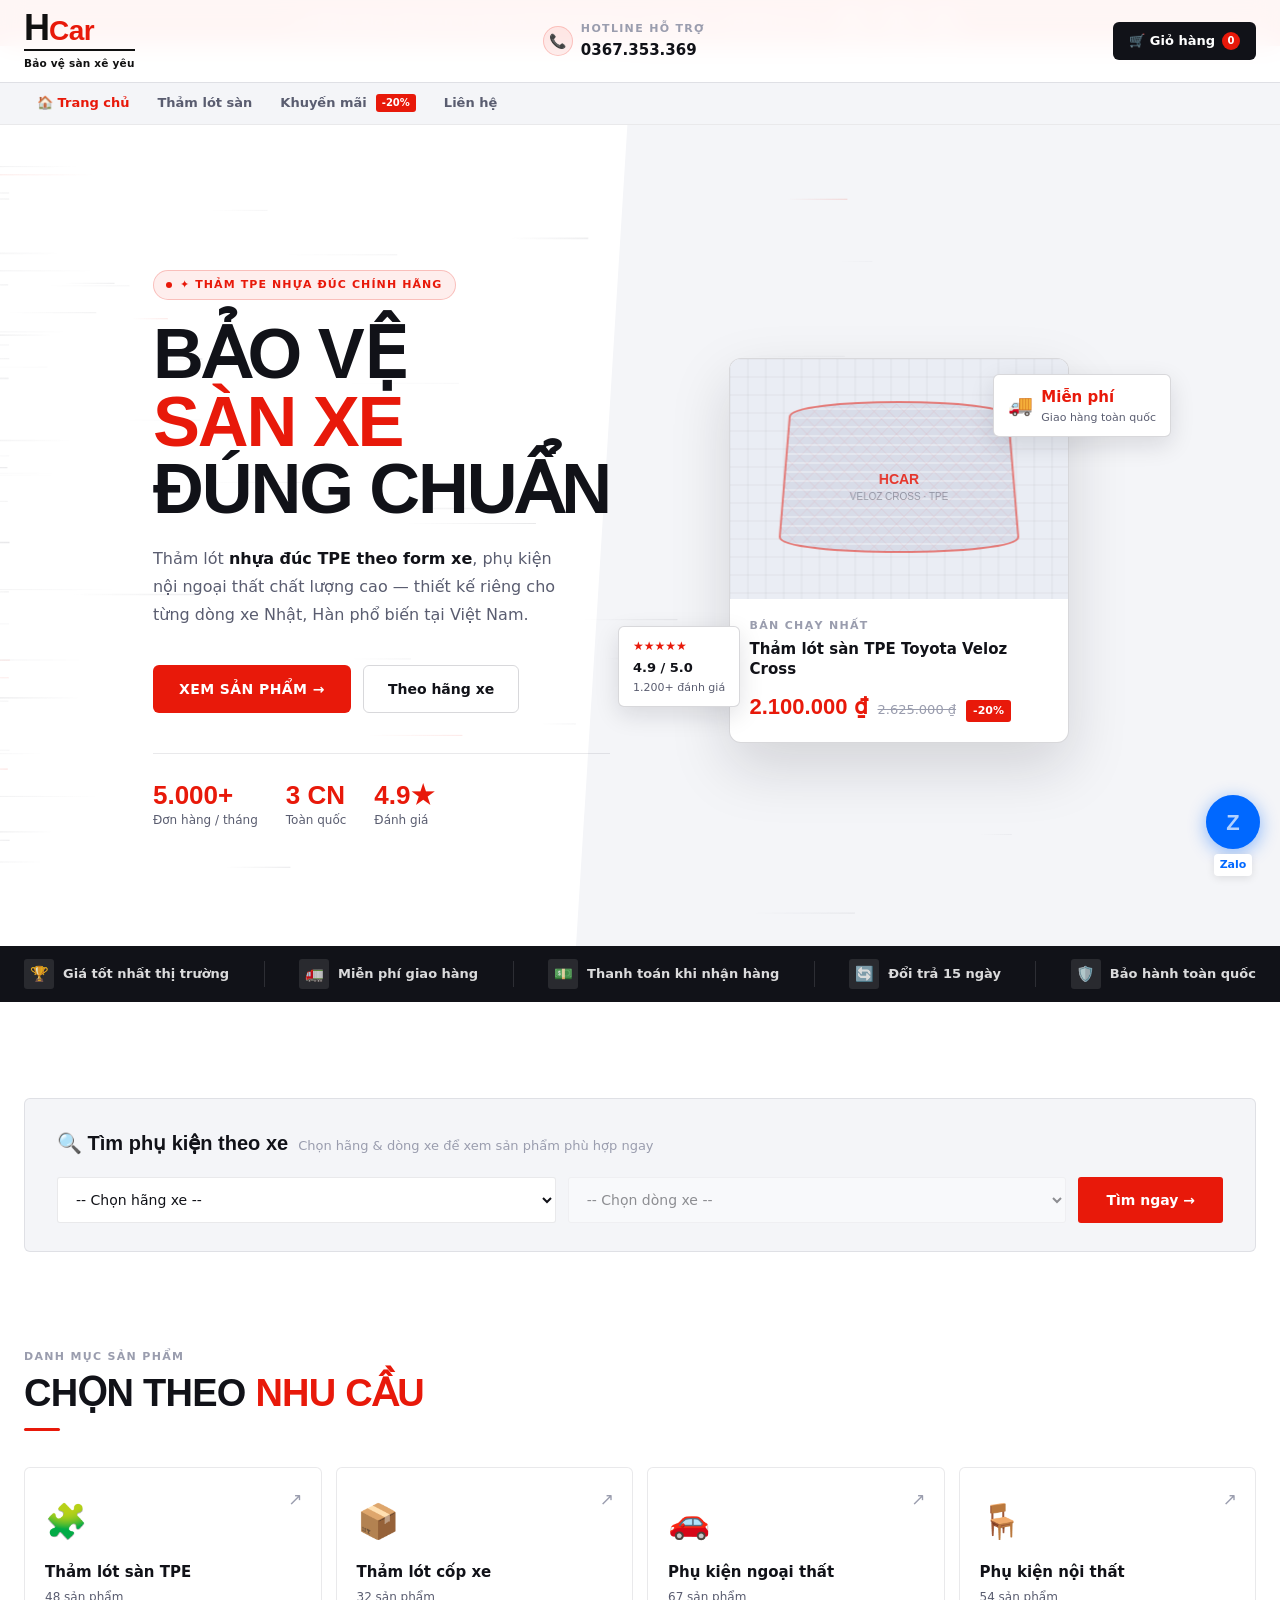
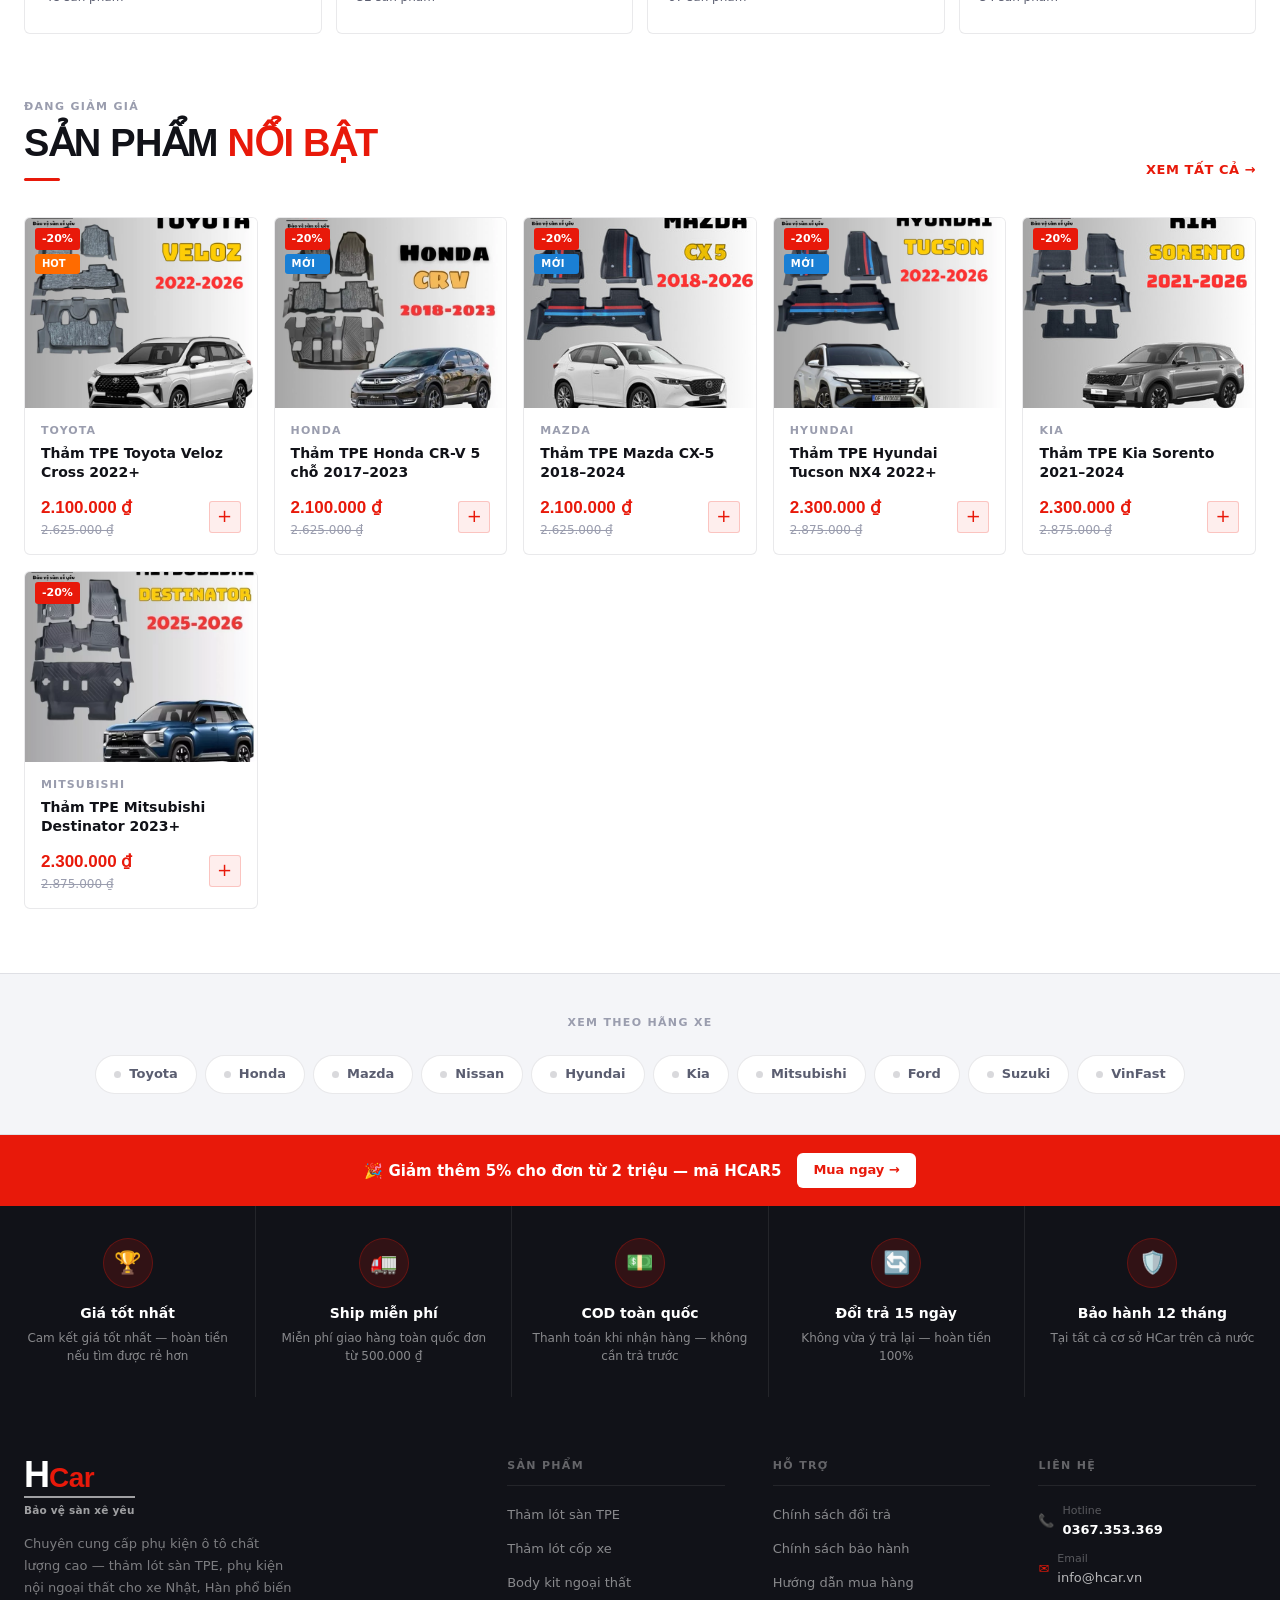
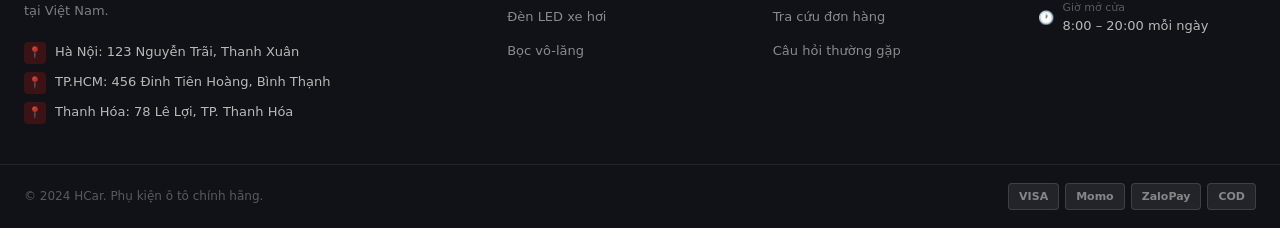
==== index.html @ ce880181 "feat: remove 13 imageless products from listings Category page: Land Cruiser, Honda City/Civic/HRV, " ====
<!DOCTYPE html>
<html lang="vi">
<head>
  <meta charset="UTF-8">
  <meta name="viewport" content="width=device-width, initial-scale=1.0">
  <title>HCar — Bảo vệ sàn xê yêu</title>
  <link rel="stylesheet" href="./styles.css">
  <style>
    /* ── HERO (homepage only) ───────────────────── */
    #hero {
      position: relative; min-height: 100vh;
      display: flex; align-items: center;
      overflow: hidden; padding-top: 108px;
      background: var(--ground);
    }
    #hero::before {
      content: ''; position: absolute; top: 0; right: 0;
      width: 55%; height: 100%;
      background: var(--surface);
      clip-path: polygon(8% 0, 100% 0, 100% 100%, 0% 100%);
      z-index: 0;
    }
    #hero-canvas { position: absolute; inset: 0; width: 100%; height: 100%; z-index: 1; pointer-events: none; }
    .hero-content {
      position: relative; z-index: 2;
      max-width: 1280px; margin: 0 auto;
      padding: 80px 24px;
      display: grid; grid-template-columns: 1fr 1fr;
      align-items: center; gap: 60px;
    }
    .hero-badge {
      display: inline-flex; align-items: center; gap: 8px;
      background: var(--accent-dim); border: 1px solid rgba(232,25,10,0.22);
      padding: 5px 12px; border-radius: 20px;
      font-size: 11px; font-weight: 700; letter-spacing: 0.1em;
      text-transform: uppercase; color: var(--accent); margin-bottom: 20px;
    }
    .hero-badge::before {
      content: ''; width: 6px; height: 6px;
      background: var(--accent); border-radius: 50%;
      animation: pulse 2s infinite;
    }
    @keyframes pulse { 0%,100%{opacity:1;transform:scale(1)} 50%{opacity:.4;transform:scale(.6)} }
    .hero-title {
      font-family: 'Arial Black', Impact, sans-serif; font-weight: 900;
      font-size: clamp(42px, 5.5vw, 74px); line-height: 0.96;
      letter-spacing: -0.03em; text-transform: uppercase; margin-bottom: 22px; color: var(--text);
    }
    .hero-title .line-red { color: var(--accent); display: block; }
    .hero-title .line-dark { color: var(--text); display: block; }
    .hero-sub { color: var(--text-dim); font-size: 16px; line-height: 1.75; max-width: 420px; margin-bottom: 36px; }
    .hero-sub strong { color: var(--text); }
    .hero-cta { display: flex; gap: 12px; flex-wrap: wrap; }
    .hero-stats { display: flex; gap: 28px; margin-top: 40px; padding-top: 28px; border-top: 1.5px solid var(--border); }
    .hero-stat-val { font-family: 'Arial Black', sans-serif; font-size: 26px; font-weight: 900; color: var(--accent); line-height: 1; }
    .hero-stat-lbl { font-size: 12px; color: var(--text-dim); margin-top: 3px; }
    .hero-visual { position: relative; display: flex; align-items: center; justify-content: center; }
    .hero-product-card-large {
      position: relative; z-index: 2;
      background: var(--ground); border: 1px solid var(--border-hi);
      border-radius: var(--radius-lg); overflow: hidden; width: 340px;
      box-shadow: 0 24px 60px rgba(17,18,36,0.15);
    }
    .hero-product-img { width: 100%; height: 240px; background: var(--surface-hi); overflow: hidden; }
    .hero-product-img canvas { width: 100%; height: 100%; display: block; }
    .hero-product-info { padding: 18px 20px; }
    .hero-product-info .label { margin-bottom: 6px; }
    .hero-product-name { font-size: 15px; font-weight: 700; margin-bottom: 10px; line-height: 1.3; }
    .hero-product-price { display: flex; align-items: baseline; gap: 10px; flex-wrap: wrap; }
    .price-main { font-family: 'Arial Black', sans-serif; font-size: 22px; font-weight: 900; color: var(--accent); }
    .price-old { font-size: 13px; color: var(--text-faint); text-decoration: line-through; }
    .floating-card {
      position: absolute; background: var(--ground); border: 1px solid var(--border-hi);
      border-radius: var(--radius); padding: 10px 14px; font-size: 12px;
      box-shadow: 0 8px 24px rgba(17,18,36,0.12); z-index: 3;
    }
    .floating-card-1 { top: 16px; right: -44px; display: flex; align-items: center; gap: 8px; }
    .floating-card-1 .icon { font-size: 20px; }
    .floating-card-1 .fc-val { font-size: 15px; font-weight: 800; color: var(--accent); }
    .floating-card-1 .fc-lbl { color: var(--text-dim); font-size: 11px; }
    .floating-card-2 { bottom: 36px; left: -52px; }
    .stars { color: var(--accent); font-size: 12px; }
    .fc2-val { font-size: 13px; font-weight: 700; margin-top: 2px; }
    .fc2-lbl { font-size: 11px; color: var(--text-dim); }
    @media (max-width: 900px) {
      #hero::before { display: none; }
      .hero-content { grid-template-columns: 1fr; }
      .hero-visual { display: none; }
    }
  </style>
</head>
<body>

<!-- ── HEADER ─────────────────────────────────── -->
<header id="header">
  <div class="header-top">
    <a href="/" class="logo" aria-label="HCar trang chủ">
      <div class="logo-wordmark"><span class="logo-h">H</span><span class="logo-car">Car</span></div>
      <div class="logo-rule"></div>
      <div class="logo-tagline">Bảo vệ sàn xê yêu</div>
    </a>
    <div class="header-contact">
      <div class="header-contact-icon">📞</div>
      <div>
        <div class="label">Hotline hỗ trợ</div>
        <strong>0367.353.369</strong>
      </div>
    </div>
    <div class="header-actions">
      <a href="#" class="btn-cart" aria-label="Giỏ hàng">
        🛒 Giỏ hàng <span class="cart-count">0</span>
      </a>
    </div>
  </div>
  <nav class="nav-bar" aria-label="Menu chính">
    <div class="nav-inner">
      <div class="nav-item"><a href="/" class="nav-link active">🏠 Trang chủ</a></div>
      <div class="nav-item"><a href="./categories/tham-lot-san-nhua-duc-tpe.html" class="nav-link">Thảm lót sàn</a></div>
      <div class="nav-item"><a href="#" class="nav-link">Khuyến mãi <span class="nav-sale-badge">-20%</span></a></div>
      <div class="nav-item"><a href="#" class="nav-link">Liên hệ</a></div>
    </div>
  </nav>
</header>

<!-- ── #8 PROMO BANNER ──────────────────────── -->
<div class="promo-banner" id="promo-banner">
  <div class="promo-banner-text">🔥 Flash Sale: Giảm 20% toàn bộ thảm lót sàn & cốp TPE — Kết thúc sau:</div>
  <div class="promo-countdown">
    <div class="promo-countdown-chip" id="cd-h">00</div><span>:</span>
    <div class="promo-countdown-chip" id="cd-m">00</div><span>:</span>
    <div class="promo-countdown-chip" id="cd-s">00</div>
  </div>
  <button class="promo-banner-close" onclick="this.closest('#promo-banner').remove()" aria-label="Đóng">×</button>
</div>

<!-- ── HERO ───────────────────────────────────── -->
<section id="hero" aria-label="Trang chủ">
  <canvas id="hero-canvas" aria-hidden="true"></canvas>
  <div class="hero-content">
    <div class="hero-left">
      <div class="hero-badge">✦ Thảm TPE nhựa đúc chính hãng</div>
      <h1 class="hero-title">
        <span class="line-dark">Bảo vệ</span>
        <span class="line-red">Sàn xe</span>
        <span class="line-dark">Đúng chuẩn</span>
      </h1>
      <p class="hero-sub">
        Thảm lót <strong>nhựa đúc TPE theo form xe</strong>, phụ kiện nội ngoại thất
        chất lượng cao — thiết kế riêng cho từng dòng xe Nhật, Hàn phổ biến tại Việt Nam.
      </p>
      <div class="hero-cta">
        <a href="./categories/tham-lot-san-nhua-duc-tpe.html" class="btn-primary">Xem sản phẩm →</a>
        <a href="#categories" class="btn-secondary">Theo hãng xe</a>
      </div>
      <div class="hero-stats">
        <div><div class="hero-stat-val">5.000+</div><div class="hero-stat-lbl">Đơn hàng / tháng</div></div>
        <div><div class="hero-stat-val">3 CN</div><div class="hero-stat-lbl">Toàn quốc</div></div>
        <div><div class="hero-stat-val">4.9★</div><div class="hero-stat-lbl">Đánh giá</div></div>
      </div>
    </div>
    <div class="hero-visual" aria-hidden="true">
      <div class="hero-product-card-large">
        <div class="hero-product-img">
          <canvas id="hero-product-canvas" width="340" height="240"></canvas>
        </div>
        <div class="hero-product-info">
          <div class="label">Bán chạy nhất</div>
          <div class="hero-product-name">Thảm lót sàn TPE Toyota Veloz Cross</div>
          <div class="hero-product-price">
            <span class="price-main">2.100.000 ₫</span>
            <span class="price-old">2.625.000 ₫</span>
            <span class="badge-sale">-20%</span>
          </div>
        </div>
      </div>
      <div class="floating-card floating-card-1">
        <div class="icon">🚚</div>
        <div><div class="fc-val">Miễn phí</div><div class="fc-lbl">Giao hàng toàn quốc</div></div>
      </div>
      <div class="floating-card floating-card-2">
        <div class="stars">★★★★★</div>
        <div class="fc2-val">4.9 / 5.0</div>
        <div class="fc2-lbl">1.200+ đánh giá</div>
      </div>
    </div>
  </div>
</section>

<!-- ── TRUST BAR ───────────────────────────────── -->
<div class="trust-bar">
  <div class="trust-inner">
    <div class="trust-item"><div class="trust-icon">🏆</div>Giá tốt nhất thị trường</div>
    <div class="trust-sep" aria-hidden="true"></div>
    <div class="trust-item"><div class="trust-icon">🚛</div>Miễn phí giao hàng</div>
    <div class="trust-sep" aria-hidden="true"></div>
    <div class="trust-item"><div class="trust-icon">💵</div>Thanh toán khi nhận hàng</div>
    <div class="trust-sep" aria-hidden="true"></div>
    <div class="trust-item"><div class="trust-icon">🔄</div>Đổi trả 15 ngày</div>
    <div class="trust-sep" aria-hidden="true"></div>
    <div class="trust-item"><div class="trust-icon">🛡️</div>Bảo hành toàn quốc</div>
  </div>
</div>

<!-- ── #1/#6 CAR FINDER ───────────────────────── -->
<div class="section" style="padding-bottom:0;">
  <div class="car-finder">
    <div class="car-finder-head">
      <div class="car-finder-title">🔍 Tìm phụ kiện theo xe</div>
      <div class="car-finder-sub">Chọn hãng & dòng xe để xem sản phẩm phù hợp ngay</div>
    </div>
    <div class="car-finder-row">
      <select class="car-finder-select" id="cf-brand" onchange="cfUpdateModels()">
        <option value="">-- Chọn hãng xe --</option>
        <option>Toyota</option><option>Hyundai</option><option>Kia</option>
        <option>Mazda</option><option>Mitsubishi</option><option>Vinfast</option>
        <option>Honda</option><option>Ford</option><option>Peugeot</option>
        <option>BYD</option><option>Isuzu</option><option>MG</option>
        <option>Nissan</option><option>Omoda</option>
      </select>
      <select class="car-finder-select" id="cf-model" disabled onchange="cfShowResult()">
        <option value="">-- Chọn dòng xe --</option>
      </select>
      <button class="car-finder-btn" onclick="cfGo()">Tìm ngay →</button>
    </div>
    <div class="car-finder-result" id="cf-result">
      <div class="car-finder-result-title" id="cf-result-title"></div>
      <div class="car-finder-links" id="cf-result-links"></div>
    </div>
  </div>
</div>

<!-- ── CATEGORIES ─────────────────────────────── -->
<div id="categories">
  <div class="section">
    <div class="section-head">
      <div class="label">Danh mục sản phẩm</div>
      <h2 class="section-title">Chọn theo <span class="accent">nhu cầu</span></h2>
      <div class="section-divider"></div>
    </div>
    <div class="categories-grid">
      <a href="./categories/tham-lot-san-nhua-duc-tpe.html" class="cat-card" aria-label="Thảm lót sàn TPE">
        <span class="cat-icon">🧩</span>
        <div class="cat-name">Thảm lót sàn TPE</div>
        <div class="cat-count">48 sản phẩm</div>
        <span class="cat-arrow">↗</span>
      </a>
      <a href="./categories/tham-lot-cop-nhua-duc-tpe.html" class="cat-card" aria-label="Thảm lót cốp xe">
        <span class="cat-icon">📦</span>
        <div class="cat-name">Thảm lót cốp xe</div>
        <div class="cat-count">32 sản phẩm</div>
        <span class="cat-arrow">↗</span>
      </a>
      <a href="./categories/phu-kien-ngoai-that-o-to.html" class="cat-card" aria-label="Phụ kiện ngoại thất">
        <span class="cat-icon">🚗</span>
        <div class="cat-name">Phụ kiện ngoại thất</div>
        <div class="cat-count">67 sản phẩm</div>
        <span class="cat-arrow">↗</span>
      </a>
      <a href="./categories/phu-kien-noi-that-o-to.html" class="cat-card" aria-label="Phụ kiện nội thất">
        <span class="cat-icon">🪑</span>
        <div class="cat-name">Phụ kiện nội thất</div>
        <div class="cat-count">54 sản phẩm</div>
        <span class="cat-arrow">↗</span>
      </a>
    </div>
  </div>
</div>

<!-- ── PRODUCTS ────────────────────────────────── -->
<div id="products">
  <div class="section" style="padding-top:0;">
    <div class="section-head section-head-row">
      <div>
        <div class="label">Đang giảm giá</div>
        <h2 class="section-title">Sản phẩm <span class="accent">nổi bật</span></h2>
        <div class="section-divider"></div>
      </div>
      <a href="./categories/tham-lot-san-nhua-duc-tpe.html" class="view-all">Xem tất cả →</a>
    </div>
    <div class="products-grid" id="product-grid"></div>
  </div>
</div>

<!-- ── BRANDS ──────────────────────────────────── -->
<div class="brands-section">
  <div class="brands-inner">
    <div class="brands-label"><div class="label" style="text-align:center;">Xem theo hãng xe</div></div>
    <div class="brands-row">
      <a href="./categories/tham-lot-san-nhua-duc-tpe.html" class="brand-chip"><span class="dot"></span>Toyota</a>
      <a href="./categories/tham-lot-san-nhua-duc-tpe.html" class="brand-chip"><span class="dot"></span>Honda</a>
      <a href="./categories/tham-lot-san-nhua-duc-tpe.html" class="brand-chip"><span class="dot"></span>Mazda</a>
      <a href="./categories/tham-lot-san-nhua-duc-tpe.html" class="brand-chip"><span class="dot"></span>Nissan</a>
      <a href="./categories/tham-lot-san-nhua-duc-tpe.html" class="brand-chip"><span class="dot"></span>Hyundai</a>
      <a href="./categories/tham-lot-san-nhua-duc-tpe.html" class="brand-chip"><span class="dot"></span>Kia</a>
      <a href="./categories/tham-lot-san-nhua-duc-tpe.html" class="brand-chip"><span class="dot"></span>Mitsubishi</a>
      <a href="./categories/tham-lot-san-nhua-duc-tpe.html" class="brand-chip"><span class="dot"></span>Ford</a>
      <a href="./categories/tham-lot-san-nhua-duc-tpe.html" class="brand-chip"><span class="dot"></span>Suzuki</a>
      <a href="./categories/tham-lot-san-nhua-duc-tpe.html" class="brand-chip"><span class="dot"></span>VinFast</a>
    </div>
  </div>
</div>

<!-- ── PROMO ────────────────────────────────────── -->
<div class="promo-banner">
  <div class="promo-inner">
    <span class="promo-text">🎉 Giảm thêm 5% cho đơn từ 2 triệu — mã <strong>HCAR5</strong></span>
    <a href="./categories/tham-lot-san-nhua-duc-tpe.html" class="promo-cta">Mua ngay →</a>
  </div>
</div>

<!-- ── COMMITMENTS ─────────────────────────────── -->
<div class="commit-section">
  <div class="commit-grid">
    <div class="commit-item"><div class="commit-icon-wrap">🏆</div><div class="commit-title">Giá tốt nhất</div><div class="commit-desc">Cam kết giá tốt nhất — hoàn tiền nếu tìm được rẻ hơn</div></div>
    <div class="commit-item"><div class="commit-icon-wrap">🚛</div><div class="commit-title">Ship miễn phí</div><div class="commit-desc">Miễn phí giao hàng toàn quốc đơn từ 500.000 ₫</div></div>
    <div class="commit-item"><div class="commit-icon-wrap">💵</div><div class="commit-title">COD toàn quốc</div><div class="commit-desc">Thanh toán khi nhận hàng — không cần trả trước</div></div>
    <div class="commit-item"><div class="commit-icon-wrap">🔄</div><div class="commit-title">Đổi trả 15 ngày</div><div class="commit-desc">Không vừa ý trả lại — hoàn tiền 100%</div></div>
    <div class="commit-item"><div class="commit-icon-wrap">🛡️</div><div class="commit-title">Bảo hành 12 tháng</div><div class="commit-desc">Tại tất cả cơ sở HCar trên cả nước</div></div>
  </div>
</div>

<!-- ── FOOTER ──────────────────────────────────── -->
<footer id="footer">
  <div class="footer-main">
    <div class="footer-brand">
      <a href="/" class="logo footer-logo">
        <div class="logo-wordmark"><span class="logo-h">H</span><span class="logo-car">Car</span></div>
        <div class="logo-rule"></div>
        <div class="logo-tagline">Bảo vệ sàn xê yêu</div>
      </a>
      <p>Chuyên cung cấp phụ kiện ô tô chất lượng cao — thảm lót sàn TPE, phụ kiện nội ngoại thất cho xe Nhật, Hàn phổ biến tại Việt Nam.</p>
      <div class="store-chips">
        <div class="store-chip"><div class="store-chip-icon">📍</div>Hà Nội: 123 Nguyễn Trãi, Thanh Xuân</div>
        <div class="store-chip"><div class="store-chip-icon">📍</div>TP.HCM: 456 Đinh Tiên Hoàng, Bình Thạnh</div>
        <div class="store-chip"><div class="store-chip-icon">📍</div>Thanh Hóa: 78 Lê Lợi, TP. Thanh Hóa</div>
      </div>
    </div>
    <div class="footer-col">
      <h4>Sản phẩm</h4>
      <ul>
        <li><a href="./categories/tham-lot-san-nhua-duc-tpe.html">Thảm lót sàn TPE</a></li>
        <li><a href="./categories/tham-lot-cop-nhua-duc-tpe.html">Thảm lót cốp xe</a></li>
        <li><a href="./categories/phu-kien-ngoai-that-o-to.html">Body kit ngoại thất</a></li>
        <li><a href="#">Đèn LED xe hơi</a></li>
        <li><a href="#">Bọc vô-lăng</a></li>
      </ul>
    </div>
    <div class="footer-col">
      <h4>Hỗ trợ</h4>
      <ul>
        <li><a href="#">Chính sách đổi trả</a></li>
        <li><a href="#">Chính sách bảo hành</a></li>
        <li><a href="#">Hướng dẫn mua hàng</a></li>
        <li><a href="#">Tra cứu đơn hàng</a></li>
        <li><a href="#">Câu hỏi thường gặp</a></li>
      </ul>
    </div>
    <div class="footer-col">
      <h4>Liên hệ</h4>
      <ul>
        <li><div class="footer-contact-row"><span class="icon">📞</span><div><div class="lbl">Hotline</div><strong>0367.353.369</strong></div></div></li>
        <li><div class="footer-contact-row"><span class="icon">✉️</span><div><div class="lbl">Email</div>info@hcar.vn</div></div></li>
        <li><div class="footer-contact-row"><span class="icon">🕐</span><div><div class="lbl">Giờ mở cửa</div>8:00 – 20:00 mỗi ngày</div></div></li>
      </ul>
    </div>
  </div>
  <div class="footer-bottom">
    <div class="footer-bottom-inner">
      <div class="footer-copy">© 2024 HCar. Phụ kiện ô tô chính hãng.</div>
      <div class="footer-badges">
        <span class="payment-badge">VISA</span>
        <span class="payment-badge">Momo</span>
        <span class="payment-badge">ZaloPay</span>
        <span class="payment-badge">COD</span>
      </div>
    </div>
  </div>
</footer>

<script>
/* hero canvas */ (function(){const c=document.getElementById('hero-canvas');if(!c)return;const ctx=c.getContext('2d');let W,H,lines=[];function resize(){W=c.width=c.offsetWidth;H=c.height=c.offsetHeight;}class Line{constructor(){this.reset();this.x=Math.random()*W;}reset(){this.fromRight=Math.random()>.5;this.x=this.fromRight?W+10:-10;this.y=Math.random()*H;this.speed=.5+Math.random()*1.4;this.dir=this.fromRight?-1:1;this.len=30+Math.random()*100;this.isRed=Math.random()<.18;this.alpha=this.isRed?.10+Math.random()*.15:.04+Math.random()*.06;this.width=.4+Math.random()*1.2;}update(){this.x+=this.speed*this.dir;if(this.dir===1&&this.x-this.len>W)this.reset();if(this.dir===-1&&this.x+this.len<0)this.reset();}draw(){const r=this.isRed?232:17,g=this.isRed?25:18,b=this.isRed?10:36;const grad=ctx.createLinearGradient(this.x,0,this.x+this.len*this.dir,0);grad.addColorStop(0,`rgba(${r},${g},${b},${this.alpha})`);grad.addColorStop(1,`rgba(${r},${g},${b},0)`);ctx.beginPath();ctx.moveTo(this.x,this.y);ctx.lineTo(this.x+this.len*this.dir,this.y);ctx.strokeStyle=grad;ctx.lineWidth=this.width;ctx.stroke();}}function init(){resize();lines=Array.from({length:70},()=>new Line());}function loop(){ctx.clearRect(0,0,W,H);lines.forEach(l=>{l.update();l.draw();});requestAnimationFrame(loop);}window.addEventListener('resize',resize);init();loop();})();

/* hero product canvas */ (function(){const c=document.getElementById('hero-product-canvas');if(!c)return;const ctx=c.getContext('2d');const W=340,H=240;ctx.fillStyle='#EAEDF4';ctx.fillRect(0,0,W,H);ctx.strokeStyle='rgba(17,18,36,0.05)';ctx.lineWidth=1;for(let x=0;x<W;x+=18){ctx.beginPath();ctx.moveTo(x,0);ctx.lineTo(x,H);ctx.stroke();}for(let y=0;y<H;y+=18){ctx.beginPath();ctx.moveTo(0,y);ctx.lineTo(W,y);ctx.stroke();}const mat=new Path2D();mat.moveTo(60,58);mat.bezierCurveTo(60,38,280,38,280,58);mat.lineTo(290,178);mat.bezierCurveTo(290,198,50,198,50,178);mat.closePath();ctx.fillStyle='#D8DCE8';ctx.fill(mat);ctx.save();ctx.clip(mat);ctx.strokeStyle='rgba(255,255,255,0.6)';ctx.lineWidth=1;for(let y=50;y<210;y+=9){ctx.beginPath();ctx.moveTo(40,y);ctx.lineTo(300,y);ctx.stroke();}ctx.strokeStyle='rgba(232,25,10,0.15)';ctx.lineWidth=0.5;for(let x=40;x<310;x+=15)for(let y=45;y<210;y+=15){ctx.beginPath();ctx.moveTo(x+7.5,y);ctx.lineTo(x+15,y+7.5);ctx.lineTo(x+7.5,y+15);ctx.lineTo(x,y+7.5);ctx.closePath();ctx.stroke();}ctx.restore();ctx.strokeStyle='rgba(232,25,10,0.5)';ctx.lineWidth=2;ctx.stroke(mat);ctx.fillStyle='rgba(232,25,10,0.85)';ctx.font='bold 14px Arial Black,sans-serif';ctx.textAlign='center';ctx.fillText('HCAR',170,125);ctx.fillStyle='rgba(17,18,36,0.35)';ctx.font='10px Arial,sans-serif';ctx.fillText('VELOZ CROSS · TPE',170,141);})();

/* product cards */
const PRODUCTS=[
  {name:'Thảm TPE Toyota Veloz Cross 2022+',brand:'Toyota',price:'2.100.000',old:'2.625.000',sale:20,hot:true,newBadge:false,slug:'tham-lot-san-o-to-tpe-khuon-duc-toyota-veloz-cross'},
  {name:'Thảm TPE Honda CR-V 5 chỗ 2017–2023',brand:'Honda',price:'2.100.000',old:'2.625.000',sale:20,hot:false,newBadge:true,slug:'tham-lot-san-o-to-tpe-khuon-duc-honda-crv'},
  {name:'Thảm TPE Mazda CX-5 2018–2024',brand:'Mazda',price:'2.100.000',old:'2.625.000',sale:20,hot:false,newBadge:true,slug:'tham-lot-san-o-to-tpe-khuon-duc-mazda-cx5'},
  {name:'Thảm TPE Hyundai Tucson NX4 2022+',brand:'Hyundai',price:'2.300.000',old:'2.875.000',sale:20,hot:false,newBadge:true,slug:'tham-lot-san-o-to-tpe-khuon-duc-hyundai-tucson'},
  {name:'Thảm TPE Kia Sorento 2021–2024',brand:'Kia',price:'2.300.000',old:'2.875.000',sale:20,hot:false,newBadge:false,slug:'tham-lot-san-o-to-tpe-khuon-duc-kia-sorento'},
  {name:'Thảm TPE Mitsubishi Destinator 2023+',brand:'Mitsubishi',price:'2.300.000',old:'2.875.000',sale:20,hot:false,newBadge:false,slug:'tham-lot-san-o-to-tpe-khuon-duc-mitsubishi-destinator'},
];
const BRAND_COLORS={Toyota:{a:'#EB0A1E',bg:'#FDF5F5'},Honda:{a:'#CC0000',bg:'#FDF5F5'},Mazda:{a:'#8B1A2F',bg:'#F8EDEF'},Hyundai:{a:'#002C5F',bg:'#EEF3FA'},Kia:{a:'#BB162B',bg:'#FDF6F6'},Mitsubishi:{a:'#B3001B',bg:'#FDF5F5'},Ford:{a:'#003499',bg:'#EEF2FF'},Vinfast:{a:'#007AC2',bg:'#EEF8FF'},Peugeot:{a:'#2D5BE3',bg:'#EEF2FF'},BYD:{a:'#1B7E3F',bg:'#EEF9F3'},Isuzu:{a:'#D2232A',bg:'#FDF5F5'},MG:{a:'#E4002B',bg:'#FDF5F5'},Nissan:{a:'#C3002F',bg:'#FDF5F5'},Omoda:{a:'#FF6B00',bg:'#FFF6EE'}};
function drawMatBrand(canvas,brand,modelName){const ctx=canvas.getContext('2d'),W=canvas.width,H=canvas.height;const bc=BRAND_COLORS[brand]||{a:'#D43212',bg:'#FDF5F5'};ctx.fillStyle=bc.bg;ctx.fillRect(0,0,W,H);ctx.strokeStyle='rgba(0,0,0,0.04)';ctx.lineWidth=1;for(let x=0;x<W;x+=16){ctx.beginPath();ctx.moveTo(x,0);ctx.lineTo(x,H);ctx.stroke();}for(let y=0;y<H;y+=16){ctx.beginPath();ctx.moveTo(0,y);ctx.lineTo(W,y);ctx.stroke();}ctx.fillStyle=bc.a;ctx.fillRect(0,0,W,Math.max(5,H*0.07));const fs1=Math.max(12,W*0.062);ctx.fillStyle=bc.a;ctx.font='bold '+fs1+'px Arial Black,sans-serif';ctx.textAlign='center';ctx.fillText(brand.toUpperCase(),W/2,H*0.22);const mx=W*0.1,my=H*0.3,mw=W*0.8,mh=H*0.38,mr=Math.max(6,W*0.03);ctx.shadowColor='rgba(0,0,0,0.18)';ctx.shadowBlur=W*0.05;ctx.shadowOffsetY=H*0.025;ctx.beginPath();ctx.moveTo(mx+mr,my);ctx.lineTo(mx+mw-mr,my);ctx.quadraticCurveTo(mx+mw,my,mx+mw,my+mr);ctx.lineTo(mx+mw,my+mh-mr);ctx.quadraticCurveTo(mx+mw,my+mh,mx+mw-mr,my+mh);ctx.lineTo(mx+mr,my+mh);ctx.quadraticCurveTo(mx,my+mh,mx,my+mh-mr);ctx.lineTo(mx,my+mr);ctx.quadraticCurveTo(mx,my,mx+mr,my);ctx.closePath();ctx.fillStyle='#2C2C2E';ctx.fill();ctx.shadowColor='transparent';ctx.save();ctx.clip();const rh2=Math.max(4,H*0.022);for(let y=my+rh2;y<my+mh;y+=rh2*2){ctx.fillStyle='rgba(255,255,255,0.07)';ctx.fillRect(mx,y,mw,rh2);}const pd=Math.max(5,W*0.025);ctx.strokeStyle='rgba(255,255,255,0.18)';ctx.lineWidth=1;ctx.strokeRect(mx+pd,my+pd,mw-pd*2,mh-pd*2);ctx.fillStyle='rgba(255,255,255,0.1)';ctx.font='bold '+Math.max(9,W*0.05)+'px Arial Black,sans-serif';ctx.textAlign='center';ctx.fillText('HCAR',W/2,my+mh/2+Math.max(4,W*0.02));ctx.restore();ctx.strokeStyle=bc.a+'AA';ctx.lineWidth=Math.max(1.5,W*0.007);ctx.beginPath();ctx.moveTo(mx+mr,my);ctx.lineTo(mx+mw-mr,my);ctx.quadraticCurveTo(mx+mw,my,mx+mw,my+mr);ctx.lineTo(mx+mw,my+mh-mr);ctx.quadraticCurveTo(mx+mw,my+mh,mx+mw-mr,my+mh);ctx.lineTo(mx+mr,my+mh);ctx.quadraticCurveTo(mx,my+mh,mx,my+mh-mr);ctx.lineTo(mx,my+mr);ctx.quadraticCurveTo(mx,my,mx+mr,my);ctx.closePath();ctx.stroke();if(modelName){const fs2=Math.max(9,W*0.04);ctx.fillStyle='#555';ctx.font=fs2+'px Arial,sans-serif';ctx.textAlign='center';let txt=modelName;ctx.font=fs2+'px Arial,sans-serif';while(ctx.measureText(txt).width>W*0.84&&txt.length>2)txt=txt.slice(0,-1);if(txt!==modelName)txt+='…';ctx.fillText(txt,W/2,H*0.82);}const bw=Math.max(30,W*0.15),bh=Math.max(13,H*0.074),bx=W/2-bw/2,by=H*0.88;ctx.fillStyle=bc.a;ctx.beginPath();ctx.moveTo(bx+3,by);ctx.lineTo(bx+bw-3,by);ctx.quadraticCurveTo(bx+bw,by,bx+bw,by+3);ctx.lineTo(bx+bw,by+bh-3);ctx.quadraticCurveTo(bx+bw,by+bh,bx+bw-3,by+bh);ctx.lineTo(bx+3,by+bh);ctx.quadraticCurveTo(bx,by+bh,bx,by+bh-3);ctx.lineTo(bx,by+3);ctx.quadraticCurveTo(bx,by,bx+3,by);ctx.closePath();ctx.fill();ctx.fillStyle='#fff';ctx.font='bold '+Math.max(8,W*0.036)+'px Arial,sans-serif';ctx.textAlign='center';ctx.fillText('TPE',W/2,by+bh*0.73);}
const IMG_MAP={'tham-lot-san-o-to-tpe-khuon-duc-toyota-vios':'hcar-003.webp','tham-lot-san-o-to-tpe-khuon-duc-toyota-veloz-cross':'hcar-006.webp','tham-lot-san-o-to-tpe-khuon-duc-toyota-fortuner':'hcar-007.webp','tham-lot-san-o-to-tpe-khuon-duc-hyundai-i10':'hcar-008.webp','tham-lot-san-o-to-tpe-khuon-duc-toyota-corolla-altis':'hcar-009.webp','tham-lot-san-o-to-tpe-khuon-duc-byd-sealion6':'hcar-010.webp','tham-lot-san-o-to-tpe-khuon-duc-ford-everest':'hcar-019.webp','tham-lot-san-o-to-tpe-khuon-duc-honda-brv':'hcar-015.webp','tham-lot-san-o-to-tpe-khuon-duc-toyota-innova-cross':'hcar-016.webp','tham-lot-san-o-to-tpe-khuon-duc-kia-soluto':'hcar-017.webp','tham-lot-san-o-to-tpe-khuon-duc-peugeot-2008':'hcar-018.webp','tham-lot-san-o-to-tpe-khuon-duc-mitsubishi-triton':'hcar-020.webp','tham-lot-san-o-to-tpe-khuon-duc-mazda-3-2014':'hcar-021.webp','tham-lot-san-o-to-tpe-khuon-duc-mitsubishi-pajero-sport':'hcar-022.webp','tham-lot-san-o-to-tpe-khuon-duc-honda-crv-2024':'hcar-023.webp','tham-lot-san-o-to-tpe-khuon-duc-hyundai-santa-fe-allnew':'hcar-024.webp','tham-lot-san-o-to-tpe-khuon-duc-hyundai-stargazer':'hcar-025.webp','tham-lot-san-o-to-tpe-khuon-duc-hyundai-custin':'hcar-026.webp','tham-lot-san-o-to-tpe-khuon-duc-hyundai-elantra':'hcar-027.webp','tham-lot-san-o-to-tpe-khuon-duc-hyundai-creta':'hcar-028.webp','tham-lot-san-o-to-tpe-khuon-duc-hyundai-tucson':'hcar-029.webp','tham-lot-san-o-to-tpe-khuon-duc-toyota-corolla-cross':'hcar-030.webp','tham-lot-san-o-to-tpe-khuon-duc-toyota-camry':'hcar-031.webp','tham-lot-san-o-to-tpe-khuon-duc-vinfast-vf5':'hcar-032.webp','tham-lot-san-o-to-tpe-khuon-duc-vinfast-mpv7':'hcar-033.webp','tham-lot-san-o-to-tpe-khuon-duc-vinfast-vf7':'hcar-034.webp','tham-lot-san-o-to-tpe-khuon-duc-vinfast-vf8':'hcar-035.webp','tham-lot-san-o-to-tpe-khuon-duc-vinfast-vf3':'hcar-036.webp','tham-lot-san-o-to-tpe-khuon-duc-vinfast-lux-sa':'hcar-037.webp','tham-lot-san-o-to-tpe-khuon-duc-byd-m6':'hcar-038.webp','tham-lot-san-o-to-tpe-khuon-duc-isuzu-mux':'hcar-039.webp','tham-lot-san-o-to-tpe-khuon-duc-toyota-innova':'hcar-040.webp','tham-lot-san-o-to-tpe-khuon-duc-hyundai-accent':'hcar-041.webp','tham-lot-san-o-to-tpe-khuon-duc-mazda-cx3':'hcar-042.webp','tham-lot-san-o-to-tpe-khuon-duc-mitsubishi-outlander':'hcar-043.webp','tham-lot-san-o-to-tpe-khuon-duc-mg-zs':'hcar-044.webp','tham-lot-san-o-to-tpe-khuon-duc-ford-ranger-2023':'hcar-045.webp','tham-lot-san-o-to-tpe-khuon-duc-mazda-3':'hcar-046.webp','tham-lot-san-o-to-tpe-khuon-duc-mitsubishi-xpander':'hcar-047.webp','tham-lot-san-o-to-tpe-khuon-duc-mitsubishi-destinator':'hcar-048.webp','tham-lot-san-o-to-tpe-khuon-duc-hyundai-accent-2024':'hcar-049.webp','tham-lot-san-o-to-tpe-khuon-duc-mitsubishi-attrage':'hcar-050.webp','tham-lot-san-o-to-tpe-khuon-duc-peugeot-3008':'hcar-051.webp','tham-lot-san-o-to-tpe-khuon-duc-peugeot-5008':'hcar-052.webp','tham-lot-san-o-to-tpe-khuon-duc-hyundai-santa-fe':'hcar-053.webp','tham-lot-san-o-to-tpe-khuon-duc-kia-sonet':'hcar-054.webp','tham-lot-san-o-to-tpe-khuon-duc-toyota-raize':'hcar-055.webp','tham-lot-san-o-to-tpe-khuon-duc-honda-crv':'hcar-056.webp','tham-lot-san-o-to-tpe-khuon-duc-mazda-cx8':'hcar-057.webp','tham-lot-san-o-to-tpe-khuon-duc-toyota-hilux':'hcar-087.jpg','tham-lot-san-o-to-tpe-khuon-duc-vinfast-vf6':'hcar-088.jpg','tham-lot-san-o-to-tpe-khuon-duc-ford-ranger-2012':'hcar-089.jpg','tham-lot-san-o-to-tpe-khuon-duc-kia-carens':'hcar-090.jpg','tham-lot-san-o-to-tpe-khuon-duc-mazda-cx5':'hcar-091.jpg','tham-lot-san-o-to-tpe-khuon-duc-kia-sorento':'hcar-092.jpg','tham-lot-san-o-to-tpe-khuon-duc-kia-seltos':'hcar-093.jpg','tham-lot-san-o-to-tpe-khuon-duc-kia-k3':'hcar-094.jpg','tham-lot-san-o-to-tpe-khuon-duc-ford-territory':'hcar-095.jpg','tham-lot-san-o-to-tpe-khuon-duc-toyota-yaris-cross':'hcar-096.jpg','tham-lot-san-o-to-tpe-khuon-duc-toyota-wigo':'hcar-097.jpg','tham-lot-san-o-to-tpe-khuon-duc-mazda-cx30':'hcar-098.jpg'};
const grid=document.getElementById('product-grid');
PRODUCTS.forEach((p,i)=>{
  const card=document.createElement('a');
  card.className='product-card';
  card.href='./products/san-pham.html?slug='+p.slug;
  card.setAttribute('aria-label',p.name);
  const _img=IMG_MAP[p.slug];const _imgEl=_img?`<img src="./images/products/${_img}" alt="${p.name}" loading="lazy">`:'<canvas width="260" height="190" aria-hidden="true"></canvas>';
  card.innerHTML=`<div class="product-img">${_imgEl}<div class="badge-wrap"><span class="badge-sale">-${p.sale}%</span>${p.hot?'<span class="badge-hot">HOT</span>':''}${p.newBadge?'<span class="badge-new">MỚI</span>':''}</div></div><div class="product-body"><div class="product-brand">${p.brand}</div><div class="product-name">${p.name}</div><div class="product-price-row"><div><div class="p-price-main">${p.price} ₫</div><div class="p-price-old">${p.old} ₫</div></div><button class="btn-add" aria-label="Thêm vào giỏ hàng" onclick="event.preventDefault();addCart(this)">+</button></div></div>`;
  grid.appendChild(card);
  if(!_img){const cv=card.querySelector('canvas');cv.width=260;cv.height=190;const mn=p.name.replace(/^Thảm (lót sàn |lót cốp |TPE )(ô tô )?/,'').replace(p.brand+' ','').trim();drawMatBrand(cv,p.brand,mn);}
});

/* cart */
let cartCount=0;const cartBadge=document.querySelector('.cart-count');
function addCart(btn){cartCount++;cartBadge.textContent=cartCount;btn.textContent='✓';btn.style.background='var(--accent)';btn.style.color='#fff';setTimeout(()=>{btn.textContent='+';btn.style.background='';btn.style.color='';},1200);}

/* scroll */
const header=document.getElementById('header');
window.addEventListener('scroll',()=>header.classList.toggle('scrolled',window.scrollY>40),{passive:true});

/* #8 Countdown */
(function(){
  const end=new Date();end.setDate(end.getDate()+3);end.setHours(23,59,59,0);
  function tick(){
    const diff=end-new Date();if(diff<=0){document.getElementById('promo-banner')?.remove();return;}
    const h=String(Math.floor(diff/3600000)).padStart(2,'0');
    const m=String(Math.floor(diff%3600000/60000)).padStart(2,'0');
    const s=String(Math.floor(diff%60000/1000)).padStart(2,'0');
    const ch=document.getElementById('cd-h'),cm=document.getElementById('cd-m'),cs=document.getElementById('cd-s');
    if(ch)ch.textContent=h;if(cm)cm.textContent=m;if(cs)cs.textContent=s;
  }
  tick();setInterval(tick,1000);
})();

/* #1/#6 Car Finder */
const CF_DATA={
  Toyota:{models:['Vios 2014–2026','Veloz 2022–2026','Corolla Altis 2019–2026','Fortuner 2017–2026','Innova Cross 2023+','Innova 2017–2022','Camry 2019–2026','Corolla Cross 2020–2022','Hilux 2016–2025','Yaris Cross 2023+','Raize 2020+','Wigo 2023+','Land Cruiser 2022+'],slugs:{san:{'Vios 2014–2026':'tham-lot-san-o-to-tpe-khuon-duc-toyota-vios','Veloz 2022–2026':'tham-lot-san-o-to-tpe-khuon-duc-toyota-veloz-cross','Corolla Altis 2019–2026':'tham-lot-san-o-to-tpe-khuon-duc-toyota-corolla-altis','Fortuner 2017–2026':'tham-lot-san-o-to-tpe-khuon-duc-toyota-fortuner','Innova Cross 2023+':'tham-lot-san-o-to-tpe-khuon-duc-toyota-innova-cross','Innova 2017–2022':'tham-lot-san-o-to-tpe-khuon-duc-toyota-innova','Camry 2019–2026':'tham-lot-san-o-to-tpe-khuon-duc-toyota-camry','Corolla Cross 2020–2022':'tham-lot-san-o-to-tpe-khuon-duc-toyota-corolla-cross','Hilux 2016–2025':'tham-lot-san-o-to-tpe-khuon-duc-toyota-hilux','Yaris Cross 2023+':'tham-lot-san-o-to-tpe-khuon-duc-toyota-yaris-cross','Raize 2020+':'tham-lot-san-o-to-tpe-khuon-duc-toyota-raize','Wigo 2023+':'tham-lot-san-o-to-tpe-khuon-duc-toyota-wigo','Land Cruiser 2022+':'tham-lot-san-o-to-tpe-nhua-duc-toyota-land-cruiser'},cop:{'Veloz 2022–2026':'tham-lot-cop-nhua-duc-tpe-toyota-veloz-cross','Fortuner 2017–2026':'tham-lot-cop-nhua-duc-tpe-toyota-fortuner','Innova Cross 2023+':'tham-lot-cop-nhua-duc-tpe-toyota-innova-cross','Land Cruiser 2022+':'tham-lot-cop-nhua-duc-tpe-toyota-land-cruiser'}}},
  Hyundai:{models:['I10 2022–2025','Accent 2018–2023','Accent 2024–2026','Creta 2022+','Tucson NX4 2022+','Santa Fe 2019–2024','Santa Fe All New 2025+','Venue 2023+','Stargazer 2023+','Custin 2023+','Elantra 2022+'],slugs:{san:{'I10 2022–2025':'tham-lot-san-o-to-tpe-khuon-duc-hyundai-i10','Accent 2018–2023':'tham-lot-san-o-to-tpe-khuon-duc-hyundai-accent','Accent 2024–2026':'tham-lot-san-o-to-tpe-khuon-duc-hyundai-accent-2024','Creta 2022+':'tham-lot-san-o-to-tpe-khuon-duc-hyundai-creta','Tucson NX4 2022+':'tham-lot-san-o-to-tpe-khuon-duc-hyundai-tucson','Santa Fe 2019–2024':'tham-lot-san-o-to-tpe-khuon-duc-hyundai-santa-fe','Santa Fe All New 2025+':'tham-lot-san-o-to-tpe-khuon-duc-hyundai-santa-fe-allnew','Venue 2023+':'tham-lot-san-o-to-tpe-khuon-duc-hyundai-venue','Stargazer 2023+':'tham-lot-san-o-to-tpe-khuon-duc-hyundai-stargazer','Custin 2023+':'tham-lot-san-o-to-tpe-khuon-duc-hyundai-custin','Elantra 2022+':'tham-lot-san-o-to-tpe-khuon-duc-hyundai-elantra'},cop:{'Tucson NX4 2022+':'tham-lot-cop-nhua-duc-tpe-hyundai-tucson','Santa Fe 2019–2024':'tham-lot-cop-nhua-duc-tpe-hyundai-santa-fe'}}},
  Kia:{models:['Soluto 2019+','Carens 2022+','K3 Cerato 2019+','Seltos 2020+','Sorento 2021+','Sonet 2021+','Sportage NQ5 2023+'],slugs:{san:{'Soluto 2019+':'tham-lot-san-o-to-tpe-khuon-duc-kia-soluto','Carens 2022+':'tham-lot-san-o-to-tpe-khuon-duc-kia-carens','K3 Cerato 2019+':'tham-lot-san-o-to-tpe-khuon-duc-kia-k3','Seltos 2020+':'tham-lot-san-o-to-tpe-khuon-duc-kia-seltos','Sorento 2021+':'tham-lot-san-o-to-tpe-khuon-duc-kia-sorento','Sonet 2021+':'tham-lot-san-o-to-tpe-khuon-duc-kia-sonet','Sportage NQ5 2023+':'tham-lot-san-o-to-tpe-khuon-duc-kia-sportage'},cop:{'Sportage NQ5 2023+':'tham-lot-cop-nhua-duc-tpe-kia-sportage'}}},
  Mazda:{models:['CX5 2018–2026','CX8 2019–2026','CX3 2021+','CX30 2020+','Mazda 3 2020+','Mazda 3 2014–2019','Mazda 2 2016+'],slugs:{san:{'CX5 2018–2026':'tham-lot-san-o-to-tpe-khuon-duc-mazda-cx5','CX8 2019–2026':'tham-lot-san-o-to-tpe-khuon-duc-mazda-cx8','CX3 2021+':'tham-lot-san-o-to-tpe-khuon-duc-mazda-cx3','CX30 2020+':'tham-lot-san-o-to-tpe-khuon-duc-mazda-cx30','Mazda 3 2020+':'tham-lot-san-o-to-tpe-khuon-duc-mazda-3','Mazda 3 2014–2019':'tham-lot-san-o-to-tpe-khuon-duc-mazda-3-2014','Mazda 2 2016+':'tham-lot-san-o-to-tpe-khuon-duc-mazda-2'},cop:{'CX5 2018–2026':'tham-lot-cop-nhua-duc-tpe-mazda-cx5','CX8 2019–2026':'tham-lot-cop-nhua-duc-tpe-mazda-cx8'}}},
  Mitsubishi:{models:['Xpander 2018+','Pajero Sport 2019+','Triton New 2025+','Outlander 5D 2019+','Attrage 2013+','Destinator 2025+','Xforce 2024+'],slugs:{san:{'Xpander 2018+':'tham-lot-san-o-to-tpe-khuon-duc-mitsubishi-xpander','Pajero Sport 2019+':'tham-lot-san-o-to-tpe-khuon-duc-mitsubishi-pajero-sport','Triton New 2025+':'tham-lot-san-o-to-tpe-khuon-duc-mitsubishi-triton','Outlander 5D 2019+':'tham-lot-san-o-to-tpe-khuon-duc-mitsubishi-outlander','Attrage 2013+':'tham-lot-san-o-to-tpe-khuon-duc-mitsubishi-attrage','Destinator 2025+':'tham-lot-san-o-to-tpe-khuon-duc-mitsubishi-destinator','Xforce 2024+':'tham-lot-san-o-to-tpe-khuon-duc-mitsubishi-xforce'},cop:{}}},
  Honda:{models:['CRV 2018–2023','CRV 2024+','City 2021+','Civic 2022+','HRV 2022+','BRV 2023+'],slugs:{san:{'CRV 2018–2023':'tham-lot-san-o-to-tpe-khuon-duc-honda-crv','CRV 2024+':'tham-lot-san-o-to-tpe-khuon-duc-honda-crv-2024','City 2021+':'tham-lot-san-o-to-tpe-khuon-duc-honda-city','Civic 2022+':'tham-lot-san-o-to-tpe-khuon-duc-honda-civic','HRV 2022+':'tham-lot-san-o-to-tpe-khuon-duc-honda-hrv','BRV 2023+':'tham-lot-san-o-to-tpe-khuon-duc-honda-brv'},cop:{'CRV 2018–2023':'tham-lot-cop-nhua-duc-tpe-honda-crv','City 2021+':'tham-lot-cop-nhua-duc-tpe-honda-city','HRV 2022+':'tham-lot-cop-nhua-duc-tpe-honda-hrv'}}},
  Vinfast:{models:['VF3 2024+','VF5 2023+','VF6 2023+','VF7 2023+','VF8 2023+','Lux SA 2019+','Limo Green MPV7 2025+'],slugs:{san:{'VF3 2024+':'tham-lot-san-o-to-tpe-khuon-duc-vinfast-vf3','VF5 2023+':'tham-lot-san-o-to-tpe-khuon-duc-vinfast-vf5','VF6 2023+':'tham-lot-san-o-to-tpe-khuon-duc-vinfast-vf6','VF7 2023+':'tham-lot-san-o-to-tpe-khuon-duc-vinfast-vf7','VF8 2023+':'tham-lot-san-o-to-tpe-khuon-duc-vinfast-vf8','Lux SA 2019+':'tham-lot-san-o-to-tpe-khuon-duc-vinfast-lux-sa','Limo Green MPV7 2025+':'tham-lot-san-o-to-tpe-khuon-duc-vinfast-mpv7'},cop:{}}},
  Ford:{models:['Ranger 2012–2022','Ranger 2023+','Everest 5D 2023+','Territory 5D 2022+'],slugs:{san:{'Ranger 2012–2022':'tham-lot-san-o-to-tpe-khuon-duc-ford-ranger-2012','Ranger 2023+':'tham-lot-san-o-to-tpe-khuon-duc-ford-ranger-2023','Everest 5D 2023+':'tham-lot-san-o-to-tpe-khuon-duc-ford-everest','Territory 5D 2022+':'tham-lot-san-o-to-tpe-khuon-duc-ford-territory'},cop:{}}},
  Peugeot:{models:['3008 2019+','5008 2017+','2008 2022+'],slugs:{san:{'3008 2019+':'tham-lot-san-o-to-tpe-khuon-duc-peugeot-3008','5008 2017+':'tham-lot-san-o-to-tpe-khuon-duc-peugeot-5008','2008 2022+':'tham-lot-san-o-to-tpe-khuon-duc-peugeot-2008'},cop:{}}},
  BYD:{models:['Sealion 6 2025+','M6 2024+'],slugs:{san:{'Sealion 6 2025+':'tham-lot-san-o-to-tpe-khuon-duc-byd-sealion6','M6 2024+':'tham-lot-san-o-to-tpe-khuon-duc-byd-m6'},cop:{}}},
  Isuzu:{models:['Mux 2020+','Dmax 2021+'],slugs:{san:{'Mux 2020+':'tham-lot-san-o-to-tpe-khuon-duc-isuzu-mux','Dmax 2021+':'tham-lot-san-o-to-tpe-khuon-duc-isuzu-dmax'},cop:{}}},
  MG:{models:['ZS 2020+','MG5 2022+'],slugs:{san:{'ZS 2020+':'tham-lot-san-o-to-tpe-khuon-duc-mg-zs','MG5 2022+':'tham-lot-san-o-to-tpe-khuon-duc-mg5'},cop:{}}},
  Nissan:{models:['Terra 2019+'],slugs:{san:{'Terra 2019+':'tham-lot-san-o-to-tpe-khuon-duc-nissan-terra'},cop:{}}},
  Omoda:{models:['C5 2023+'],slugs:{san:{},cop:{'C5 2023+':'tham-lot-cop-nhua-duc-tpe-omoda-c5'}}},
};
function cfUpdateModels(){
  const brand=document.getElementById('cf-brand').value;
  const sel=document.getElementById('cf-model');
  sel.innerHTML='<option value="">-- Chọn dòng xe --</option>';
  document.getElementById('cf-result').classList.remove('visible');
  if(!brand){sel.disabled=true;return;}
  sel.disabled=false;
  (CF_DATA[brand]?.models||[]).forEach(m=>{const o=document.createElement('option');o.value=m;o.textContent=m;sel.appendChild(o);});
}
function cfShowResult(){
  const brand=document.getElementById('cf-brand').value;
  const model=document.getElementById('cf-model').value;
  const res=document.getElementById('cf-result');
  if(!brand||!model){res.classList.remove('visible');return;}
  const d=CF_DATA[brand];
  const sanSlug=d?.slugs?.san?.[model];
  const copSlug=d?.slugs?.cop?.[model];
  if(!sanSlug&&!copSlug){res.classList.remove('visible');return;}
  document.getElementById('cf-result-title').textContent='Sản phẩm cho '+brand+' '+model+':';
  const links=document.getElementById('cf-result-links');
  links.innerHTML='';
  if(sanSlug){const a=document.createElement('a');a.href='./products/san-pham.html?slug='+sanSlug;a.className='car-finder-link';a.textContent='🧩 Thảm lót sàn';links.appendChild(a);}
  if(copSlug){const a=document.createElement('a');a.href='./products/san-pham.html?slug='+copSlug;a.className='car-finder-link secondary';a.textContent='📦 Thảm lót cốp';links.appendChild(a);}
  res.classList.add('visible');
}
function cfGo(){
  const brand=document.getElementById('cf-brand').value;
  const model=document.getElementById('cf-model').value;
  if(!brand||!model){alert('Vui lòng chọn hãng xe và dòng xe');return;}
  const d=CF_DATA[brand];
  const sanSlug=d?.slugs?.san?.[model];
  const copSlug=d?.slugs?.cop?.[model];
  const target=sanSlug||copSlug;
  if(target) window.location.href='./products/san-pham.html?slug='+target;
  else alert('Chưa có sản phẩm cho '+brand+' '+model+'. Vui lòng liên hệ hotline để đặt hàng.');
}
</script>

<!-- #7 Zalo Widget -->
<a href="https://zalo.me/0367353369" target="_blank" rel="noopener" class="zalo-float" aria-label="Chat Zalo với HCar">
  <div class="zalo-float-pulse"></div>
  <div class="zalo-float-btn">Z</div>
  <div class="zalo-float-label">Zalo</div>
</a>
</body>
</html>
---- styles.css ----
/* ══════════════════════════════════════════════
   HCAR — Shared Stylesheet
   ══════════════════════════════════════════════ */

/* ── TOKENS ─────────────────────────────────── */
:root {
  --ground:       #FFFFFF;
  --surface:      #F4F5F8;
  --surface-hi:   #EAEDF4;
  --text:         #111218;
  --text-dim:     #5A5D70;
  --text-faint:   #9A9DAE;
  --accent:       #E8190A;
  --accent-glow:  rgba(232,25,10,0.13);
  --accent-dim:   rgba(232,25,10,0.07);
  --teal:         #1A7FD4;
  --orange:       #FF6B00;
  --border:       rgba(17,18,36,0.09);
  --border-hi:    rgba(17,18,36,0.16);
  --radius-sm:    3px;
  --radius:       6px;
  --radius-lg:    12px;
  --ease:         cubic-bezier(.25,.46,.45,.94);
  --shadow-card:  0 2px 12px rgba(17,18,36,0.08);
  --shadow-hover: 0 8px 28px rgba(17,18,36,0.14);
}

/* ── RESET ───────────────────────────────────── */
*, *::before, *::after { box-sizing: border-box; margin: 0; padding: 0; }
html { scroll-behavior: smooth; }
body {
  background: var(--ground);
  color: var(--text);
  font-family: -apple-system, 'Segoe UI', system-ui, sans-serif;
  font-size: 15px;
  line-height: 1.6;
  overflow-x: hidden;
}
a { color: inherit; text-decoration: none; }
img { max-width: 100%; display: block; }
button { cursor: pointer; border: none; background: none; font: inherit; color: inherit; }
ul { list-style: none; }
:focus-visible { outline: 2px solid var(--accent); outline-offset: 3px; }
::-webkit-scrollbar { width: 6px; background: var(--surface); }
::-webkit-scrollbar-thumb { background: var(--surface-hi); border-radius: 3px; }
@media (prefers-reduced-motion: reduce) {
  *, *::before, *::after { animation: none !important; transition: none !important; }
}

/* ── TYPOGRAPHY UTILITIES ────────────────────── */
.label {
  font-size: 11px;
  font-weight: 700;
  letter-spacing: 0.12em;
  text-transform: uppercase;
  color: var(--text-faint);
}

/* ── LOGO ─────────────────────────────────────── */
.logo {
  display: inline-flex;
  flex-direction: column;
  align-items: flex-start;
  text-decoration: none;
  flex-shrink: 0;
}
.logo-wordmark { display: flex; align-items: baseline; line-height: 1; }
.logo-h {
  font-family: 'Arial Black', Impact, sans-serif;
  font-weight: 900;
  font-size: 36px;
  color: #111111;
  letter-spacing: -1px;
  line-height: 1;
}
.logo-car {
  font-family: 'Arial Black', Impact, sans-serif;
  font-weight: 900;
  font-size: 28px;
  color: var(--accent);
  letter-spacing: -0.5px;
  line-height: 1;
}
.logo-rule { width: 100%; height: 2px; background: #111111; margin: 3px 0 4px; }
.logo-tagline {
  font-size: 10.5px;
  font-weight: 700;
  color: #111111;
  letter-spacing: 0.02em;
  text-align: center;
  width: 100%;
}

/* ── BUTTONS ──────────────────────────────────── */
.btn-primary {
  display: inline-flex;
  align-items: center;
  gap: 8px;
  background: var(--accent);
  color: #fff;
  padding: 13px 26px;
  border-radius: var(--radius);
  font-size: 14px;
  font-weight: 800;
  letter-spacing: 0.03em;
  text-transform: uppercase;
  transition: transform 0.2s var(--ease), box-shadow 0.2s var(--ease);
}
.btn-primary:hover {
  transform: translateY(-2px);
  box-shadow: 0 8px 24px rgba(232,25,10,0.35);
}
.btn-secondary {
  display: inline-flex;
  align-items: center;
  gap: 8px;
  background: transparent;
  color: var(--text);
  padding: 12px 24px;
  border-radius: var(--radius);
  border: 1.5px solid var(--border-hi);
  font-size: 14px;
  font-weight: 600;
  transition: border-color 0.2s, background 0.2s;
}
.btn-secondary:hover { border-color: var(--text-dim); background: var(--surface); }
.btn-outline-red {
  display: inline-flex;
  align-items: center;
  gap: 8px;
  background: transparent;
  color: var(--accent);
  padding: 11px 22px;
  border-radius: var(--radius);
  border: 1.5px solid var(--accent);
  font-size: 14px;
  font-weight: 700;
  transition: background 0.2s, color 0.2s;
}
.btn-outline-red:hover { background: var(--accent); color: #fff; }

/* ── BADGES ───────────────────────────────────── */
.badge-sale {
  display: inline-block;
  background: var(--accent);
  color: #fff;
  font-size: 11px;
  font-weight: 800;
  padding: 2px 7px;
  border-radius: 3px;
}
.badge-new {
  display: inline-block;
  background: var(--teal);
  color: #fff;
  font-size: 10px;
  font-weight: 800;
  padding: 2px 7px;
  border-radius: 3px;
  letter-spacing: 0.05em;
}
.badge-hot {
  display: inline-block;
  background: var(--orange);
  color: #fff;
  font-size: 10px;
  font-weight: 800;
  padding: 2px 7px;
  border-radius: 3px;
}

/* ── HEADER ───────────────────────────────────── */
#header {
  position: fixed;
  top: 0; left: 0; right: 0;
  z-index: 100;
  background: rgba(255,255,255,0.96);
  backdrop-filter: blur(12px);
  border-bottom: 1px solid var(--border);
  transition: box-shadow 0.3s var(--ease);
}
#header.scrolled { box-shadow: 0 4px 20px rgba(17,18,36,0.08); }
.header-top {
  display: flex;
  align-items: center;
  justify-content: space-between;
  max-width: 1280px;
  margin: 0 auto;
  padding: 10px 24px;
  gap: 24px;
}
.header-contact { display: flex; align-items: center; gap: 8px; font-size: 13px; color: var(--text-dim); }
.header-contact strong { color: var(--text); font-size: 15px; }
.header-contact-icon {
  width: 30px; height: 30px;
  background: var(--accent-dim);
  border: 1px solid rgba(232,25,10,0.2);
  border-radius: 50%;
  display: flex; align-items: center; justify-content: center;
  font-size: 14px;
}
.header-actions { display: flex; align-items: center; gap: 8px; }
.btn-cart {
  display: flex;
  align-items: center;
  gap: 7px;
  background: var(--text);
  color: #fff;
  padding: 9px 16px;
  border-radius: var(--radius);
  font-size: 13px;
  font-weight: 700;
  transition: background 0.2s;
  text-decoration: none;
}
.btn-cart:hover { background: var(--accent); }
.cart-count {
  background: var(--accent);
  color: #fff;
  width: 18px; height: 18px;
  border-radius: 50%;
  font-size: 10px;
  font-weight: 900;
  display: flex; align-items: center; justify-content: center;
  transition: background 0.2s;
}
.btn-cart:hover .cart-count { background: rgba(255,255,255,0.25); }

/* ── NAV ──────────────────────────────────────── */
.nav-bar { border-top: 1px solid var(--border); background: var(--surface); }
.nav-inner {
  max-width: 1280px;
  margin: 0 auto;
  padding: 0 24px;
  display: flex;
  align-items: center;
  gap: 2px;
}
.nav-item { position: relative; }
.nav-link {
  display: flex;
  align-items: center;
  gap: 5px;
  padding: 10px 13px;
  font-size: 13px;
  font-weight: 600;
  color: var(--text-dim);
  white-space: nowrap;
  transition: color 0.2s;
}
.nav-link:hover { color: var(--text); }
.nav-link.active { color: var(--accent); }
.nav-link .nav-chevron { transition: transform 0.2s; }
.nav-item:hover .nav-chevron { transform: rotate(180deg); }
.nav-dropdown {
  position: absolute;
  top: 100%; left: 0;
  min-width: 220px;
  background: var(--ground);
  border: 1px solid var(--border-hi);
  border-radius: var(--radius);
  box-shadow: 0 16px 40px rgba(17,18,36,0.14);
  opacity: 0;
  transform: translateY(-6px);
  pointer-events: none;
  transition: opacity 0.18s var(--ease), transform 0.18s var(--ease);
  z-index: 200;
  overflow: hidden;
}
.nav-item:hover .nav-dropdown { opacity: 1; transform: translateY(0); pointer-events: auto; }
.nav-dropdown a {
  display: flex;
  align-items: center;
  gap: 10px;
  padding: 10px 16px;
  font-size: 13px;
  color: var(--text-dim);
  border-bottom: 1px solid var(--border);
  transition: background 0.15s, color 0.15s;
}
.nav-dropdown a:last-child { border-bottom: none; }
.nav-dropdown a:hover { background: var(--accent-dim); color: var(--accent); }
.nav-dropdown .brand-dot {
  width: 6px; height: 6px;
  background: var(--accent);
  border-radius: 50%;
  flex-shrink: 0;
}
.nav-sale-badge {
  display: inline-block;
  background: var(--accent);
  color: #fff;
  font-size: 10px;
  font-weight: 800;
  padding: 1px 6px;
  border-radius: 3px;
  margin-left: 4px;
}

/* ── TRUST BAR ────────────────────────────────── */
.trust-bar { background: var(--text); padding: 13px 24px; }
.trust-inner {
  max-width: 1280px;
  margin: 0 auto;
  display: flex;
  align-items: center;
  justify-content: space-between;
  gap: 20px;
  flex-wrap: wrap;
}
.trust-item { display: flex; align-items: center; gap: 9px; font-size: 13px; font-weight: 600; color: rgba(255,255,255,0.85); }
.trust-icon {
  width: 30px; height: 30px;
  background: rgba(255,255,255,0.1);
  border-radius: var(--radius-sm);
  display: flex; align-items: center; justify-content: center;
  font-size: 15px; flex-shrink: 0;
}
.trust-sep { width: 1px; height: 26px; background: rgba(255,255,255,0.12); }
@media (max-width: 700px) { .trust-sep { display: none; } }

/* ── PAGE WRAPPER ─────────────────────────────── */
.page-body { padding-top: 108px; }
.container { max-width: 1280px; margin: 0 auto; padding: 0 24px; }
.section { max-width: 1280px; margin: 0 auto; padding: 64px 24px; }
.section-head { margin-bottom: 36px; }
.section-head .label { margin-bottom: 8px; }
.section-title {
  font-family: 'Arial Black', sans-serif;
  font-weight: 900;
  font-size: clamp(26px, 3.2vw, 38px);
  letter-spacing: -0.02em;
  text-transform: uppercase;
  line-height: 1.05;
  color: var(--text);
}
.section-title .accent { color: var(--accent); }
.section-divider { width: 36px; height: 3px; background: var(--accent); border-radius: 2px; margin-top: 14px; }
.section-head-row { display: flex; align-items: flex-end; justify-content: space-between; gap: 20px; }
.view-all {
  display: inline-flex;
  align-items: center;
  gap: 6px;
  font-size: 13px;
  font-weight: 700;
  color: var(--accent);
  letter-spacing: 0.04em;
  text-transform: uppercase;
  flex-shrink: 0;
  transition: gap 0.2s;
}
.view-all:hover { gap: 10px; }

/* ── BREADCRUMB ───────────────────────────────── */
.breadcrumb {
  display: flex;
  align-items: center;
  gap: 6px;
  font-size: 13px;
  color: var(--text-faint);
  padding: 16px 0;
  flex-wrap: wrap;
}
.breadcrumb a { color: var(--text-dim); transition: color 0.2s; }
.breadcrumb a:hover { color: var(--accent); }
.breadcrumb-sep { color: var(--text-faint); font-size: 10px; }
.breadcrumb-current { color: var(--text); font-weight: 600; }

/* ── CATEGORIES CARD ──────────────────────────── */
.categories-grid {
  display: grid;
  grid-template-columns: repeat(4, 1fr);
  gap: 14px;
}
@media (max-width: 860px) { .categories-grid { grid-template-columns: repeat(2, 1fr); } }
@media (max-width: 480px) { .categories-grid { grid-template-columns: 1fr; } }
.cat-card {
  position: relative;
  background: var(--ground);
  border: 1.5px solid var(--border);
  border-radius: var(--radius);
  padding: 26px 20px;
  cursor: pointer;
  transition: border-color 0.2s, transform 0.2s, box-shadow 0.2s;
}
.cat-card:hover { border-color: var(--accent); transform: translateY(-3px); box-shadow: var(--shadow-hover); }
.cat-icon { font-size: 34px; margin-bottom: 12px; display: block; }
.cat-name { font-weight: 700; font-size: 15px; margin-bottom: 4px; }
.cat-count { font-size: 12px; color: var(--text-dim); }
.cat-arrow { position: absolute; top: 18px; right: 18px; color: var(--text-faint); font-size: 17px; transition: color 0.2s, transform 0.2s; }
.cat-card:hover .cat-arrow { color: var(--accent); transform: translate(2px, -2px); }

/* ── PRODUCT CARD ─────────────────────────────── */
.products-grid {
  display: grid;
  grid-template-columns: repeat(auto-fill, minmax(220px, 1fr));
  gap: 16px;
}
.product-card {
  background: var(--ground);
  border: 1.5px solid var(--border);
  border-radius: var(--radius);
  overflow: hidden;
  cursor: pointer;
  position: relative;
  transition: border-color 0.2s var(--ease), transform 0.2s var(--ease), box-shadow 0.2s var(--ease);
}
.product-card:hover { border-color: var(--border-hi); transform: translateY(-4px); box-shadow: var(--shadow-hover); }
.product-img { position: relative; height: 190px; background: var(--surface); overflow: hidden; }
.product-img canvas { width: 100%; height: 100%; display: block; }
.product-img img { width: 100%; height: 100%; object-fit: cover; display: block; }
.badge-wrap { position: absolute; top: 10px; left: 10px; display: flex; flex-direction: column; gap: 4px; }
.product-body { padding: 14px 16px; }
.product-brand { font-size: 11px; font-weight: 700; letter-spacing: 0.1em; text-transform: uppercase; color: var(--text-faint); margin-bottom: 4px; }
.product-name { font-size: 14px; font-weight: 600; line-height: 1.4; margin-bottom: 10px; color: var(--text); min-height: 40px; }
.product-price-row { display: flex; align-items: center; justify-content: space-between; gap: 8px; }
.p-price-main { font-family: 'Arial Black', sans-serif; font-size: 17px; font-weight: 900; color: var(--accent); }
.p-price-old { font-size: 12px; color: var(--text-faint); text-decoration: line-through; }
.btn-add {
  width: 32px; height: 32px;
  background: var(--accent-dim);
  border: 1.5px solid rgba(232,25,10,0.2);
  border-radius: var(--radius-sm);
  display: flex; align-items: center; justify-content: center;
  font-size: 18px; color: var(--accent); flex-shrink: 0;
  transition: background 0.2s, border-color 0.2s, color 0.2s;
}
.btn-add:hover { background: var(--accent); color: #fff; border-color: var(--accent); }

/* ── BRANDS ───────────────────────────────────── */
.brands-section { background: var(--surface); border-top: 1.5px solid var(--border); border-bottom: 1.5px solid var(--border); padding: 40px 24px; }
.brands-inner { max-width: 1280px; margin: 0 auto; }
.brands-label { text-align: center; margin-bottom: 24px; }
.brands-row { display: flex; align-items: center; justify-content: center; gap: 8px; flex-wrap: wrap; }
.brand-chip {
  display: inline-flex; align-items: center; gap: 8px;
  background: var(--ground); border: 1.5px solid var(--border);
  border-radius: 30px; padding: 8px 18px;
  font-size: 13px; font-weight: 700; color: var(--text-dim);
  cursor: pointer; font-family: inherit;
  transition: border-color 0.2s, color 0.2s, box-shadow 0.2s;
  text-decoration: none; white-space: nowrap;
}
.brand-chip:hover { border-color: var(--accent); color: var(--accent); box-shadow: 0 2px 12px rgba(232,25,10,0.1); }
.brand-chip.active { border-color: var(--accent); color: var(--accent); background: var(--accent-dim); }
.brand-chip .dot { width: 7px; height: 7px; background: var(--border-hi); border-radius: 50%; transition: background 0.2s; }
.brand-chip:hover .dot, .brand-chip.active .dot { background: var(--accent); }

/* ── COMMITMENTS ──────────────────────────────── */
.commit-section { background: var(--text); }
.commit-grid {
  display: grid;
  grid-template-columns: repeat(5, 1fr);
  gap: 1px;
  background: rgba(255,255,255,0.08);
}
@media (max-width: 900px) { .commit-grid { grid-template-columns: repeat(3, 1fr); } }
@media (max-width: 560px) { .commit-grid { grid-template-columns: repeat(2, 1fr); } }
.commit-item { background: var(--text); padding: 32px 20px; text-align: center; transition: background 0.2s; }
.commit-item:hover { background: #1E2030; }
.commit-icon-wrap {
  width: 50px; height: 50px;
  background: rgba(232,25,10,0.15); border: 1px solid rgba(232,25,10,0.3);
  border-radius: 50%; display: flex; align-items: center; justify-content: center;
  font-size: 22px; margin: 0 auto 14px;
}
.commit-title { font-size: 14px; font-weight: 700; margin-bottom: 5px; color: #fff; }
.commit-desc { font-size: 12px; color: rgba(255,255,255,0.5); line-height: 1.5; }

/* ── PROMO BANNER ─────────────────────────────── */
.promo-banner { background: var(--accent); padding: 18px 24px; text-align: center; }
.promo-inner { max-width: 1280px; margin: 0 auto; display: flex; align-items: center; justify-content: center; gap: 16px; flex-wrap: wrap; }
.promo-text { font-size: 15px; font-weight: 700; color: #fff; }
.promo-cta {
  display: inline-flex; align-items: center; gap: 6px;
  background: #fff; color: var(--accent);
  padding: 7px 16px; border-radius: var(--radius);
  font-size: 13px; font-weight: 800;
  transition: transform 0.2s;
}
.promo-cta:hover { transform: scale(1.04); }

/* ── FOOTER ───────────────────────────────────── */
#footer { background: var(--text); color: rgba(255,255,255,0.7); }
.footer-main {
  max-width: 1280px; margin: 0 auto;
  padding: 60px 24px 40px;
  display: grid;
  grid-template-columns: 2fr 1fr 1fr 1fr;
  gap: 48px;
}
@media (max-width: 860px) { .footer-main { grid-template-columns: 1fr 1fr; } }
@media (max-width: 560px) { .footer-main { grid-template-columns: 1fr; gap: 32px; } }
.footer-logo .logo-h { color: #fff; }
.footer-logo .logo-rule { background: rgba(255,255,255,0.6); }
.footer-logo .logo-tagline { color: rgba(255,255,255,0.6); }
.footer-brand p { color: rgba(255,255,255,0.45); font-size: 13px; line-height: 1.7; margin: 14px 0 20px; max-width: 270px; }
.store-chips { display: flex; flex-direction: column; gap: 8px; }
.store-chip { display: flex; align-items: center; gap: 9px; font-size: 13px; }
.store-chip-icon {
  width: 22px; height: 22px; background: rgba(232,25,10,0.2);
  border-radius: 4px; display: flex; align-items: center; justify-content: center;
  font-size: 11px; flex-shrink: 0;
}
.footer-col h4 {
  font-size: 11px; font-weight: 700; letter-spacing: 0.12em; text-transform: uppercase;
  color: rgba(255,255,255,0.35); margin-bottom: 16px; padding-bottom: 10px;
  border-bottom: 1px solid rgba(255,255,255,0.08);
}
.footer-col ul li { margin-bottom: 10px; }
.footer-col ul a { font-size: 13px; color: rgba(255,255,255,0.5); transition: color 0.2s; }
.footer-col ul a:hover { color: #fff; }
.footer-contact-row { display: flex; align-items: center; gap: 8px; font-size: 13px; margin-bottom: 10px; }
.footer-contact-row .icon { color: var(--accent); }
.footer-contact-row .lbl { font-size: 11px; color: rgba(255,255,255,0.3); }
.footer-contact-row strong { color: #fff; }
.footer-bottom { border-top: 1px solid rgba(255,255,255,0.08); padding: 18px 24px; }
.footer-bottom-inner { max-width: 1280px; margin: 0 auto; display: flex; align-items: center; justify-content: space-between; gap: 16px; flex-wrap: wrap; }
.footer-copy { font-size: 12px; color: rgba(255,255,255,0.3); }
.footer-badges { display: flex; align-items: center; gap: 6px; }
.payment-badge { display: inline-block; background: rgba(255,255,255,0.08); border: 1px solid rgba(255,255,255,0.12); border-radius: 4px; padding: 4px 10px; font-size: 11px; font-weight: 700; color: rgba(255,255,255,0.45); }

/* ══════════════════════════════════════════════
   CATEGORY PAGE
   ══════════════════════════════════════════════ */

.category-layout {
  display: grid;
  grid-template-columns: 240px 1fr;
  gap: 28px;
  align-items: start;
}
@media (max-width: 860px) { .category-layout { grid-template-columns: 1fr; } }

/* Sidebar */
.sidebar { display: flex; flex-direction: column; gap: 16px; }
.sidebar-block {
  background: var(--ground);
  border: 1.5px solid var(--border);
  border-radius: var(--radius);
  overflow: hidden;
}
.sidebar-block-head {
  padding: 13px 16px;
  font-size: 13px;
  font-weight: 700;
  background: var(--surface);
  border-bottom: 1px solid var(--border);
  display: flex;
  align-items: center;
  justify-content: space-between;
}
.sidebar-block-body { padding: 12px 16px; }
.filter-list { display: flex; flex-direction: column; gap: 2px; }
.filter-item {
  display: flex; align-items: center; gap: 10px;
  padding: 8px 10px; border-radius: var(--radius-sm);
  font-size: 13px; cursor: pointer;
  transition: background 0.15s, color 0.15s;
  color: var(--text-dim);
}
.filter-item:hover { background: var(--accent-dim); color: var(--accent); }
.filter-item.active { background: var(--accent-dim); color: var(--accent); font-weight: 600; }
.filter-item input[type=checkbox] { accent-color: var(--accent); width: 15px; height: 15px; flex-shrink: 0; }
.filter-count { margin-left: auto; font-size: 11px; color: var(--text-faint); }

.price-range { display: flex; align-items: center; gap: 10px; }
.price-input {
  flex: 1; padding: 8px 10px; border: 1.5px solid var(--border);
  border-radius: var(--radius-sm); font-size: 13px; color: var(--text);
  background: var(--ground); transition: border-color 0.2s;
}
.price-input:focus { outline: none; border-color: var(--accent); }
.price-sep { color: var(--text-faint); font-size: 13px; }
.btn-filter {
  width: 100%; margin-top: 10px; padding: 9px;
  background: var(--accent); color: #fff;
  border-radius: var(--radius); font-size: 13px; font-weight: 700;
  transition: opacity 0.2s;
}
.btn-filter:hover { opacity: 0.88; }

/* Category main area */
.category-toolbar {
  display: flex; align-items: center; justify-content: space-between;
  gap: 16px; margin-bottom: 20px; flex-wrap: wrap;
}
.result-count { font-size: 13px; color: var(--text-dim); }
.result-count strong { color: var(--text); }
.sort-select {
  padding: 8px 12px; border: 1.5px solid var(--border);
  border-radius: var(--radius); font-size: 13px; color: var(--text);
  background: var(--ground); cursor: pointer;
  transition: border-color 0.2s;
}
.sort-select:focus { outline: none; border-color: var(--accent); }

/* Pagination */
.pagination {
  display: flex; align-items: center; justify-content: center;
  gap: 6px; margin-top: 40px;
}
.page-btn {
  width: 36px; height: 36px;
  display: inline-flex; align-items: center; justify-content: center;
  border: 1.5px solid var(--border); border-radius: var(--radius-sm);
  font-size: 13px; font-weight: 600; color: var(--text-dim);
  background: var(--ground); font-family: inherit;
  cursor: pointer; transition: border-color 0.2s, color 0.2s, background 0.2s;
}
.page-btn:hover:not(:disabled) { border-color: var(--accent); color: var(--accent); }
.page-btn.active { background: var(--accent); border-color: var(--accent); color: #fff; }
.page-btn:disabled { opacity: 0.35; cursor: default; }

/* ══════════════════════════════════════════════
   PRODUCT DETAIL PAGE
   ══════════════════════════════════════════════ */

.product-detail-layout {
  display: grid;
  grid-template-columns: 1fr 1fr;
  gap: 48px;
  align-items: start;
}
@media (max-width: 860px) { .product-detail-layout { grid-template-columns: 1fr; } }

/* Gallery */
.gallery { display: flex; flex-direction: column; gap: 12px; }
.gallery-main {
  background: var(--surface);
  border: 1.5px solid var(--border);
  border-radius: var(--radius-lg);
  overflow: hidden;
  aspect-ratio: 4/3;
  position: relative;
}
.gallery-main canvas { width: 100%; height: 100%; display: block; }
.gallery-main img { width: 100%; height: 100%; object-fit: contain; display: block; }
.gallery-zoom {
  position: absolute; top: 12px; right: 12px;
  width: 32px; height: 32px; background: rgba(255,255,255,0.9);
  border-radius: var(--radius-sm); border: 1px solid var(--border);
  display: flex; align-items: center; justify-content: center;
  font-size: 14px; cursor: pointer;
}
.gallery-thumbs { display: flex; gap: 8px; }
.gallery-thumb {
  width: 72px; height: 72px;
  background: var(--surface);
  border: 2px solid var(--border);
  border-radius: var(--radius-sm);
  overflow: hidden; cursor: pointer;
  transition: border-color 0.2s;
  flex-shrink: 0;
}
.gallery-thumb.active { border-color: var(--accent); }
.gallery-thumb canvas { width: 100%; height: 100%; display: block; }
.gallery-thumb img { width: 100%; height: 100%; object-fit: cover; display: block; }

/* Product info */
.product-info-panel { display: flex; flex-direction: column; gap: 20px; }
.product-info-brand { font-size: 12px; font-weight: 700; letter-spacing: 0.1em; text-transform: uppercase; color: var(--text-faint); }
.product-info-name {
  font-family: 'Arial Black', sans-serif;
  font-weight: 900;
  font-size: clamp(20px, 2.5vw, 28px);
  letter-spacing: -0.02em;
  line-height: 1.2;
  color: var(--text);
}
.product-info-rating { display: flex; align-items: center; gap: 10px; font-size: 13px; }
.stars-filled { color: #FFAA00; letter-spacing: 1px; }
.rating-count { color: var(--text-dim); }
.rating-sold { color: var(--text-faint); }
.product-info-price {
  background: var(--surface);
  border-radius: var(--radius);
  padding: 18px 20px;
  display: flex; align-items: baseline; gap: 14px; flex-wrap: wrap;
}
.price-big { font-family: 'Arial Black', sans-serif; font-size: 32px; font-weight: 900; color: var(--accent); }
.price-orig { font-size: 16px; color: var(--text-faint); text-decoration: line-through; }
.price-badge { background: var(--accent); color: #fff; font-size: 13px; font-weight: 800; padding: 3px 9px; border-radius: 4px; }

.product-info-meta { display: flex; flex-direction: column; gap: 10px; }
.meta-row { display: flex; align-items: center; gap: 10px; font-size: 14px; }
.meta-label { font-weight: 600; color: var(--text-dim); width: 130px; flex-shrink: 0; }
.meta-value { color: var(--text); }
.meta-value.in-stock { color: #1A9640; font-weight: 600; }
.meta-value.out-stock { color: var(--accent); font-weight: 600; }

/* Color/variant picker */
.variant-group { display: flex; flex-direction: column; gap: 8px; }
.variant-label { font-size: 13px; font-weight: 600; color: var(--text-dim); }
.variant-options { display: flex; gap: 8px; flex-wrap: wrap; }
.variant-btn {
  padding: 7px 16px; border: 1.5px solid var(--border);
  border-radius: var(--radius-sm); font-size: 13px; font-weight: 600;
  color: var(--text-dim); cursor: pointer; transition: all 0.2s;
}
.variant-btn:hover { border-color: var(--accent); color: var(--accent); }
.variant-btn.active { border-color: var(--accent); background: var(--accent-dim); color: var(--accent); }

/* Quantity */
.qty-group { display: flex; flex-direction: column; gap: 8px; }
.qty-control { display: flex; align-items: center; gap: 0; }
.qty-btn {
  width: 38px; height: 38px;
  border: 1.5px solid var(--border); background: var(--surface);
  font-size: 18px; font-weight: 700; color: var(--text-dim);
  display: flex; align-items: center; justify-content: center;
  cursor: pointer; transition: border-color 0.2s, color 0.2s;
}
.qty-btn:first-child { border-radius: var(--radius-sm) 0 0 var(--radius-sm); }
.qty-btn:last-child { border-radius: 0 var(--radius-sm) var(--radius-sm) 0; }
.qty-btn:hover { border-color: var(--accent); color: var(--accent); }
.qty-input {
  width: 56px; height: 38px;
  border: 1.5px solid var(--border); border-left: none; border-right: none;
  text-align: center; font-size: 15px; font-weight: 700; color: var(--text);
  background: var(--ground);
}
.qty-input:focus { outline: none; }

/* CTA buttons */
.product-cta { display: flex; gap: 10px; }
.btn-buy-now {
  flex: 1; padding: 14px; background: var(--accent); color: #fff;
  border-radius: var(--radius); font-size: 15px; font-weight: 800;
  text-align: center; transition: transform 0.2s, box-shadow 0.2s;
}
.btn-buy-now:hover { transform: translateY(-2px); box-shadow: 0 8px 24px rgba(232,25,10,0.35); }
.btn-add-cart {
  flex: 1; padding: 14px; background: transparent; color: var(--accent);
  border: 2px solid var(--accent); border-radius: var(--radius);
  font-size: 15px; font-weight: 800; text-align: center;
  transition: background 0.2s, color 0.2s;
}
.btn-add-cart:hover { background: var(--accent-dim); }

/* Trust mini */
.trust-mini { display: flex; flex-wrap: wrap; gap: 10px; }
.trust-mini-item {
  display: flex; align-items: center; gap: 6px;
  font-size: 12px; color: var(--text-dim);
}
.trust-mini-item .icon { font-size: 14px; }

/* Tabs */
.tabs-bar {
  display: flex; border-bottom: 2px solid var(--border);
  gap: 0; margin-bottom: 24px;
}
.tab-btn {
  padding: 12px 20px; font-size: 14px; font-weight: 600;
  color: var(--text-dim); border-bottom: 2px solid transparent;
  margin-bottom: -2px; cursor: pointer; transition: color 0.2s, border-color 0.2s;
  white-space: nowrap;
}
.tab-btn:hover { color: var(--text); }
.tab-btn.active { color: var(--accent); border-bottom-color: var(--accent); }
.tab-panel { display: none; }
.tab-panel.active { display: block; }
.tab-panel p { color: var(--text-dim); line-height: 1.8; margin-bottom: 14px; font-size: 14px; }
.tab-panel ul { list-style: disc; padding-left: 20px; display: flex; flex-direction: column; gap: 6px; }
.tab-panel ul li { color: var(--text-dim); font-size: 14px; line-height: 1.6; }

/* Specs table */
.specs-table { width: 100%; border-collapse: collapse; font-size: 14px; }
.specs-table tr { border-bottom: 1px solid var(--border); }
.specs-table tr:last-child { border-bottom: none; }
.specs-table td { padding: 11px 14px; vertical-align: top; }
.specs-table td:first-child { width: 38%; font-weight: 600; color: var(--text-dim); background: var(--surface); }
.specs-table td:last-child { color: var(--text); }

/* Reviews */
.review-summary {
  display: flex; align-items: center; gap: 32px;
  background: var(--surface); border-radius: var(--radius);
  padding: 24px; margin-bottom: 24px; flex-wrap: wrap;
}
.review-score-big { font-family: 'Arial Black', sans-serif; font-size: 52px; font-weight: 900; color: var(--text); line-height: 1; }
.review-score-stars { color: #FFAA00; font-size: 20px; margin: 4px 0; letter-spacing: 2px; }
.review-score-count { font-size: 13px; color: var(--text-dim); }
.review-bars { flex: 1; display: flex; flex-direction: column; gap: 6px; min-width: 180px; }
.review-bar-row { display: flex; align-items: center; gap: 10px; font-size: 12px; }
.review-bar-track { flex: 1; height: 6px; background: var(--surface-hi); border-radius: 3px; overflow: hidden; }
.review-bar-fill { height: 100%; background: #FFAA00; border-radius: 3px; }
.review-card {
  border: 1.5px solid var(--border); border-radius: var(--radius);
  padding: 18px; margin-bottom: 14px;
}
.review-card-head { display: flex; align-items: center; gap: 12px; margin-bottom: 10px; }
.review-avatar {
  width: 36px; height: 36px; border-radius: 50%;
  background: var(--surface-hi); display: flex; align-items: center; justify-content: center;
  font-weight: 700; font-size: 14px; color: var(--text-dim); flex-shrink: 0;
}
.review-author { font-weight: 600; font-size: 14px; }
.review-date { font-size: 12px; color: var(--text-faint); }
.review-stars { color: #FFAA00; font-size: 13px; }
.review-text { font-size: 14px; color: var(--text-dim); line-height: 1.7; }
.review-verify { font-size: 11px; color: #1A9640; font-weight: 600; margin-top: 8px; }

/* ══════════════════════════════════════════════
   RESPONSIVE
   ══════════════════════════════════════════════ */
@media (max-width: 640px) {
  .header-contact { display: none; }
  .product-cta { flex-direction: column; }
  .product-detail-layout { gap: 28px; }
  .section { padding: 40px 16px; }
}

/* ══════════════════════════════════════════════
   #8 PROMO COUNTDOWN BANNER
   ══════════════════════════════════════════════ */
#promo-banner {
  background: var(--accent); color: #fff;
  padding: 10px 48px 10px 16px;
  display: flex; align-items: center; justify-content: center;
  gap: 14px; flex-wrap: wrap; position: relative; font-size: 13px; font-weight: 600;
}
.promo-banner-text { display: flex; align-items: center; gap: 8px; }
.promo-countdown { display: flex; align-items: center; gap: 5px; font-size: 12px; }
.promo-countdown-chip {
  background: rgba(255,255,255,0.25); border-radius: 5px;
  padding: 2px 7px; font-weight: 900; font-family: monospace; font-size: 14px; min-width: 32px; text-align: center;
}
.promo-banner-close {
  position: absolute; right: 12px; top: 50%; transform: translateY(-50%);
  background: none; border: none; color: rgba(255,255,255,0.8);
  font-size: 20px; cursor: pointer; line-height: 1; padding: 4px;
}
.promo-banner-close:hover { color: #fff; }

/* ══════════════════════════════════════════════
   #6/#1 CAR FINDER WIDGET
   ══════════════════════════════════════════════ */
.car-finder {
  background: var(--surface); border: 1.5px solid var(--border);
  border-radius: var(--radius); padding: 28px 32px; margin: 32px 0;
}
.car-finder-head { display: flex; align-items: baseline; gap: 10px; margin-bottom: 18px; }
.car-finder-title { font-family: 'Arial Black', sans-serif; font-size: 20px; font-weight: 900; }
.car-finder-sub { font-size: 13px; color: var(--text-faint); }
.car-finder-row { display: flex; gap: 12px; flex-wrap: wrap; align-items: stretch; }
.car-finder-select {
  flex: 1; min-width: 160px; height: 46px; padding: 0 14px;
  border: 1.5px solid var(--border); border-radius: var(--radius-sm);
  font-size: 14px; font-family: inherit; color: var(--text); background: var(--ground);
  cursor: pointer; transition: border-color 0.2s;
}
.car-finder-select:focus { outline: none; border-color: var(--accent); }
.car-finder-select:disabled { opacity: 0.45; cursor: default; }
.car-finder-btn {
  height: 46px; padding: 0 28px; background: var(--accent); color: #fff;
  border: none; border-radius: var(--radius-sm); font-size: 14px; font-weight: 700;
  cursor: pointer; font-family: inherit; transition: opacity 0.2s; white-space: nowrap;
}
.car-finder-btn:hover { opacity: 0.88; }
.car-finder-result {
  margin-top: 18px; padding: 16px; background: var(--ground);
  border: 1.5px solid var(--accent); border-radius: var(--radius-sm);
  display: none;
}
.car-finder-result.visible { display: block; }
.car-finder-result-title { font-size: 13px; font-weight: 700; color: var(--text-dim); margin-bottom: 10px; }
.car-finder-links { display: flex; gap: 10px; flex-wrap: wrap; }
.car-finder-link {
  padding: 9px 18px; background: var(--accent); color: #fff;
  border-radius: var(--radius-sm); font-size: 13px; font-weight: 700;
  text-decoration: none; transition: opacity 0.2s;
}
.car-finder-link:hover { opacity: 0.88; }
.car-finder-link.secondary {
  background: var(--ground); color: var(--accent);
  border: 1.5px solid var(--accent);
}

/* ══════════════════════════════════════════════
   #7 ZALO FLOATING WIDGET
   ══════════════════════════════════════════════ */
.zalo-float {
  position: fixed; bottom: 24px; right: 20px; z-index: 998;
  display: flex; flex-direction: column; align-items: center; gap: 5px;
  text-decoration: none;
}
.zalo-float-btn {
  width: 54px; height: 54px; background: #0068FF; border-radius: 50%;
  display: flex; align-items: center; justify-content: center;
  box-shadow: 0 4px 18px rgba(0,104,255,0.45);
  font-size: 22px; font-weight: 900; color: #fff; font-family: 'Arial Black', sans-serif;
  transition: transform 0.2s, box-shadow 0.2s;
}
.zalo-float-btn:hover { transform: scale(1.1); box-shadow: 0 6px 24px rgba(0,104,255,0.55); }
.zalo-float-label { font-size: 11px; font-weight: 700; color: #0068FF; background: #fff; padding: 2px 6px; border-radius: 4px; box-shadow: 0 2px 8px rgba(0,0,0,0.1); }
.zalo-float-pulse {
  position: absolute; width: 54px; height: 54px; border-radius: 50%;
  background: rgba(0,104,255,0.3); animation: zalo-pulse 2s infinite;
}
@keyframes zalo-pulse { 0%{transform:scale(1);opacity:0.8} 100%{transform:scale(1.7);opacity:0} }

/* ══════════════════════════════════════════════
   #4 STICKY MOBILE CTA
   ══════════════════════════════════════════════ */
.sticky-cta-bar {
  display: none; position: fixed; bottom: 0; left: 0; right: 0; z-index: 996;
  background: #fff; border-top: 2px solid var(--border);
  padding: 10px 16px; gap: 12px; align-items: center;
  box-shadow: 0 -4px 20px rgba(0,0,0,0.1);
}
.sticky-cta-info { flex: 1; }
.sticky-cta-price { font-family: 'Arial Black', sans-serif; font-size: 17px; font-weight: 900; color: var(--accent); }
.sticky-cta-old { font-size: 11px; color: var(--text-faint); text-decoration: line-through; }
.sticky-cta-bar .btn-buy-now { padding: 10px 18px; font-size: 13px; }
.sticky-cta-bar .btn-add-cart { padding: 10px 14px; font-size: 13px; }
@media (max-width: 768px) { .sticky-cta-bar.visible { display: flex; } }
.order-form-call { display: block; text-align: center; margin-top: 12px; font-size: 14px; font-weight: 700; color: var(--accent); text-decoration: none; }

/* ══════════════════════════════════════════════
   #5 PRODUCT COMPARISON
   ══════════════════════════════════════════════ */
.compare-bar {
  display: none; position: fixed; bottom: 0; left: 0; right: 0; z-index: 995;
  background: #111827; color: #fff; padding: 12px 20px;
  align-items: center; gap: 14px; box-shadow: 0 -4px 24px rgba(0,0,0,0.3);
}
.compare-bar.show { display: flex; }
.compare-bar-label { font-size: 13px; color: rgba(255,255,255,0.6); white-space: nowrap; }
.compare-slots { display: flex; gap: 8px; flex: 1; flex-wrap: wrap; }
.compare-slot {
  background: rgba(255,255,255,0.08); border: 1.5px dashed rgba(255,255,255,0.2);
  border-radius: 8px; padding: 6px 12px; font-size: 12px;
  display: flex; align-items: center; gap: 8px; min-width: 160px;
}
.compare-slot.filled { border-style: solid; border-color: rgba(255,255,255,0.3); background: rgba(255,255,255,0.12); }
.compare-slot-name { flex: 1; white-space: nowrap; overflow: hidden; text-overflow: ellipsis; max-width: 130px; }
.compare-slot-remove { background: none; border: none; color: rgba(255,255,255,0.5); cursor: pointer; font-size: 16px; line-height: 1; padding: 0; }
.compare-slot-remove:hover { color: #fff; }
.compare-btn { background: var(--accent); color: #fff; border: none; border-radius: var(--radius-sm); padding: 10px 20px; font-weight: 700; font-size: 14px; cursor: pointer; white-space: nowrap; font-family: inherit; transition: opacity 0.2s; }
.compare-btn:hover { opacity: 0.88; }
.compare-btn:disabled { opacity: 0.4; cursor: default; }
.compare-clear { background: none; border: 1.5px solid rgba(255,255,255,0.2); color: rgba(255,255,255,0.6); border-radius: var(--radius-sm); padding: 8px 14px; cursor: pointer; font-size: 13px; white-space: nowrap; font-family: inherit; }
.compare-clear:hover { border-color: rgba(255,255,255,0.5); color: #fff; }

/* Compare modal */
.compare-modal-overlay {
  display: none; position: fixed; inset: 0; z-index: 9998;
  background: rgba(0,0,0,0.6); align-items: center; justify-content: center; padding: 16px;
}
.compare-modal-overlay.open { display: flex; }
.compare-modal-box {
  background: #fff; border-radius: 16px; max-width: 760px; width: 100%;
  max-height: 88vh; overflow-y: auto; padding: 32px; position: relative;
}
.compare-modal-close {
  position: absolute; top: 14px; right: 16px; background: none; border: none;
  font-size: 24px; cursor: pointer; color: #aaa; line-height: 1;
}
.compare-modal-close:hover { color: #333; }
.compare-table { width: 100%; border-collapse: collapse; margin-top: 16px; }
.compare-table th { padding: 12px 14px; text-align: left; font-size: 13px; font-weight: 700; border-bottom: 2px solid var(--border); }
.compare-table th:first-child { width: 130px; color: var(--text-faint); }
.compare-table td { padding: 10px 14px; border-bottom: 1px solid var(--border); font-size: 13px; vertical-align: top; }
.compare-table td:first-child { font-weight: 600; color: var(--text-dim); background: var(--surface); }
.compare-table tr:last-child td { border-bottom: none; }
.compare-price-row td { font-weight: 700; color: var(--accent); font-size: 15px; }
.compare-product-name { font-weight: 700; font-size: 13px; line-height: 1.4; }
.compare-product-brand { font-size: 11px; color: var(--text-faint); text-transform: uppercase; letter-spacing: 0.05em; margin-bottom: 4px; }

/* Compare checkbox on card */
.card-compare-wrap { position: absolute; top: 44px; right: 10px; z-index: 2; }
.card-compare-check { display: none; }
.card-compare-label {
  display: flex; align-items: center; gap: 5px; cursor: pointer;
  background: rgba(255,255,255,0.92); border: 1.5px solid var(--border);
  border-radius: 20px; padding: 4px 10px; font-size: 11px; font-weight: 700;
  color: var(--text-dim); transition: border-color 0.2s, color 0.2s;
  white-space: nowrap;
}
.card-compare-check:checked + .card-compare-label {
  border-color: var(--accent); color: var(--accent); background: #fff0ee;
}

/* ══════════════════════════════════════════════
   #3 ORDER FORM
   ══════════════════════════════════════════════ */
.order-form-row { margin-bottom: 14px; }
.order-form-row label { display: block; font-size: 11px; font-weight: 700; color: var(--text-dim); margin-bottom: 5px; text-transform: uppercase; letter-spacing: 0.04em; }
.order-form-row input, .order-form-row textarea, .order-form-row select {
  width: 100%; padding: 10px 14px; border: 1.5px solid var(--border); border-radius: var(--radius-sm);
  font-size: 14px; font-family: inherit; color: var(--text); background: var(--ground);
  box-sizing: border-box; transition: border-color 0.2s;
}
.order-form-row input:focus, .order-form-row textarea:focus, .order-form-row select:focus { outline: none; border-color: var(--accent); }
.order-form-row textarea { resize: vertical; min-height: 68px; }
.order-form-submit {
  width: 100%; background: var(--accent); color: #fff; border: none; border-radius: var(--radius-sm);
  padding: 14px; font-size: 16px; font-weight: 700; cursor: pointer; font-family: inherit;
  transition: opacity 0.2s; margin-top: 4px;
}
.order-form-submit:hover { opacity: 0.88; }
.order-success { display: none; text-align: center; padding: 16px 0; }
.order-success-icon { font-size: 48px; margin-bottom: 12px; }
.order-success h3 { font-size: 18px; font-weight: 900; margin-bottom: 8px; }
.order-success p { color: var(--text-dim); font-size: 14px; }

/* ══════════════════════════════════════════════
   #2 IMAGE SUPPORT (img + canvas fallback)
   ══════════════════════════════════════════════ */
.product-img img.product-photo {
  width: 100%; height: 100%; object-fit: cover; border-radius: inherit; display: block;
}
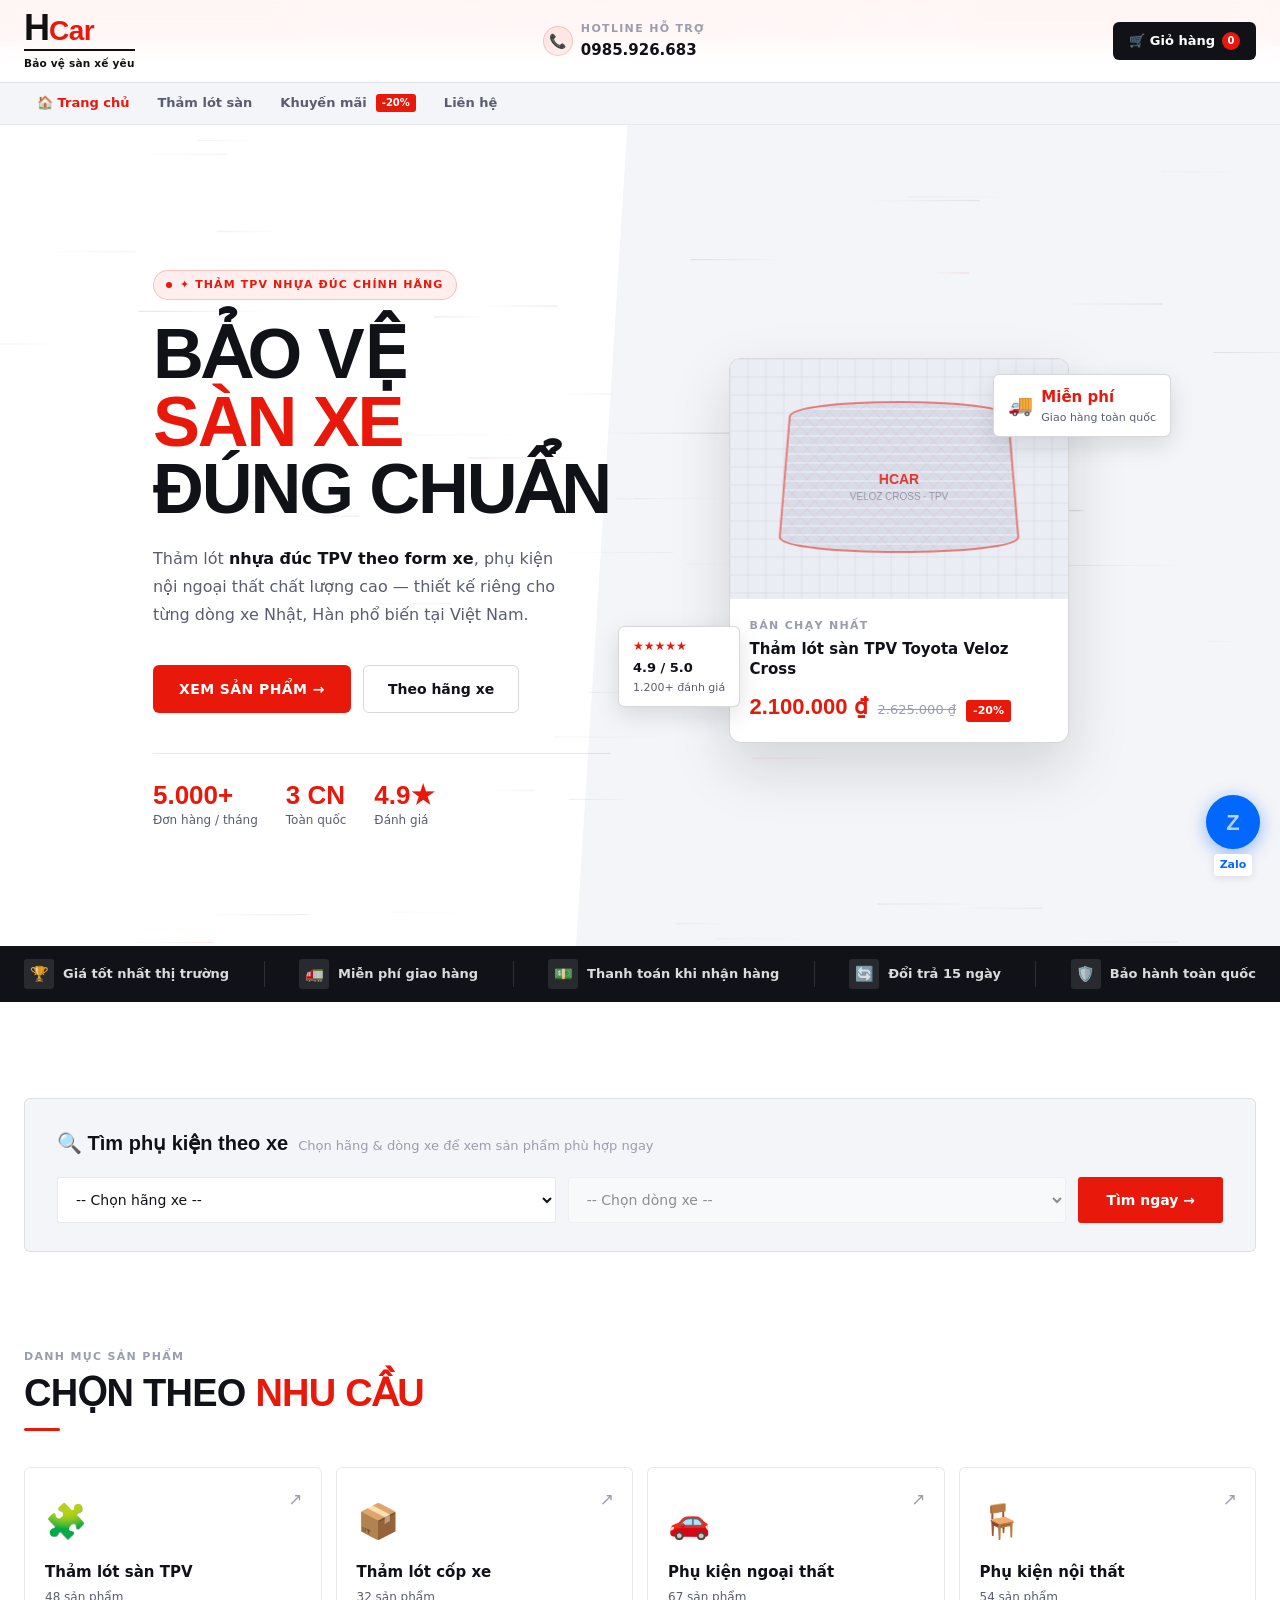
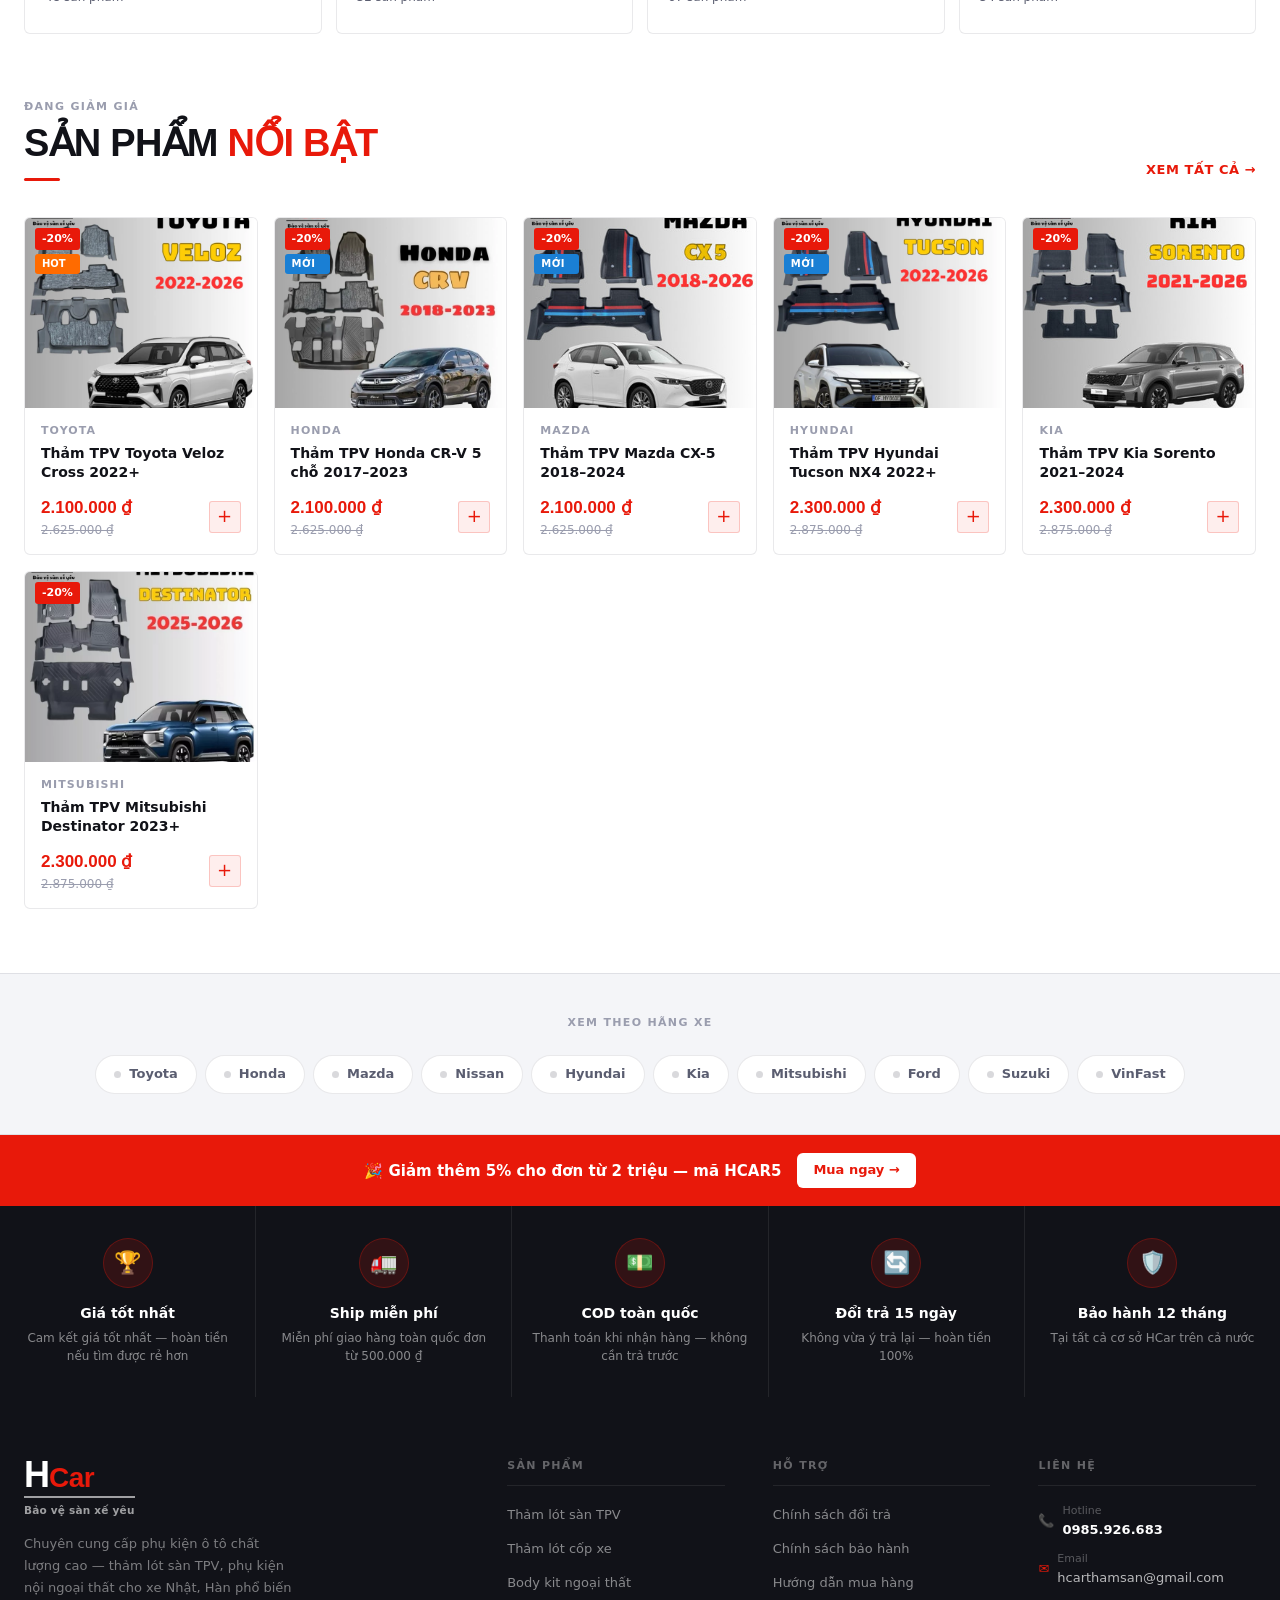
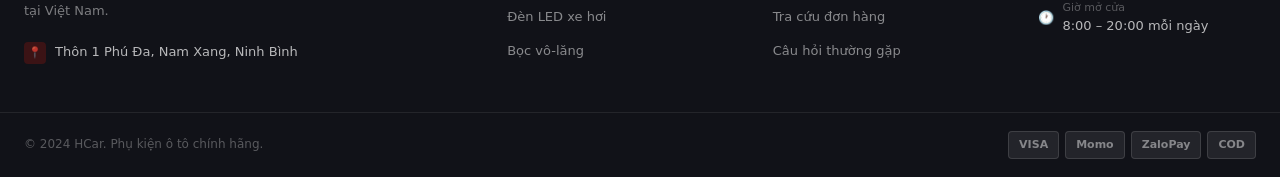
==== commit c57ec0ca: "feat: update branding, contact info, TPE→TPV - Tagline: "xê yêu" → "xế yêu" - TPE → TPV throughout v" ====
--- a/index.html
+++ b/index.html
@@ -1,9 +1,9 @@
-<!DOCTYPE html>
+﻿<!DOCTYPE html>
 <html lang="vi">
 <head>
   <meta charset="UTF-8">
   <meta name="viewport" content="width=device-width, initial-scale=1.0">
-  <title>HCar — Bảo vệ sàn xê yêu</title>
+  <title>HCar — Bảo vệ sàn xế yêu</title>
   <link rel="stylesheet" href="./styles.css">
   <style>
     /* ── HERO (homepage only) ───────────────────── */
@@ -97,13 +97,13 @@
     <a href="/" class="logo" aria-label="HCar trang chủ">
       <div class="logo-wordmark"><span class="logo-h">H</span><span class="logo-car">Car</span></div>
       <div class="logo-rule"></div>
-      <div class="logo-tagline">Bảo vệ sàn xê yêu</div>
+      <div class="logo-tagline">Bảo vệ sàn xế yêu</div>
     </a>
     <div class="header-contact">
       <div class="header-contact-icon">📞</div>
       <div>
         <div class="label">Hotline hỗ trợ</div>
-        <strong>0367.353.369</strong>
+        <strong>0985.926.683</strong>
       </div>
     </div>
     <div class="header-actions">
@@ -124,7 +124,7 @@
 
 <!-- ── #8 PROMO BANNER ──────────────────────── -->
 <div class="promo-banner" id="promo-banner">
-  <div class="promo-banner-text">🔥 Flash Sale: Giảm 20% toàn bộ thảm lót sàn & cốp TPE — Kết thúc sau:</div>
+  <div class="promo-banner-text">🔥 Flash Sale: Giảm 20% toàn bộ thảm lót sàn & cốp TPV — Kết thúc sau:</div>
   <div class="promo-countdown">
     <div class="promo-countdown-chip" id="cd-h">00</div><span>:</span>
     <div class="promo-countdown-chip" id="cd-m">00</div><span>:</span>
@@ -138,14 +138,14 @@
   <canvas id="hero-canvas" aria-hidden="true"></canvas>
   <div class="hero-content">
     <div class="hero-left">
-      <div class="hero-badge">✦ Thảm TPE nhựa đúc chính hãng</div>
+      <div class="hero-badge">✦ Thảm TPV nhựa đúc chính hãng</div>
       <h1 class="hero-title">
         <span class="line-dark">Bảo vệ</span>
         <span class="line-red">Sàn xe</span>
         <span class="line-dark">Đúng chuẩn</span>
       </h1>
       <p class="hero-sub">
-        Thảm lót <strong>nhựa đúc TPE theo form xe</strong>, phụ kiện nội ngoại thất
+        Thảm lót <strong>nhựa đúc TPV theo form xe</strong>, phụ kiện nội ngoại thất
         chất lượng cao — thiết kế riêng cho từng dòng xe Nhật, Hàn phổ biến tại Việt Nam.
       </p>
       <div class="hero-cta">
@@ -165,7 +165,7 @@
         </div>
         <div class="hero-product-info">
           <div class="label">Bán chạy nhất</div>
-          <div class="hero-product-name">Thảm lót sàn TPE Toyota Veloz Cross</div>
+          <div class="hero-product-name">Thảm lót sàn TPV Toyota Veloz Cross</div>
           <div class="hero-product-price">
             <span class="price-main">2.100.000 ₫</span>
             <span class="price-old">2.625.000 ₫</span>
@@ -238,9 +238,9 @@
       <div class="section-divider"></div>
     </div>
     <div class="categories-grid">
-      <a href="./categories/tham-lot-san-nhua-duc-tpe.html" class="cat-card" aria-label="Thảm lót sàn TPE">
+      <a href="./categories/tham-lot-san-nhua-duc-tpe.html" class="cat-card" aria-label="Thảm lót sàn TPV">
         <span class="cat-icon">🧩</span>
-        <div class="cat-name">Thảm lót sàn TPE</div>
+        <div class="cat-name">Thảm lót sàn TPV</div>
         <div class="cat-count">48 sản phẩm</div>
         <span class="cat-arrow">↗</span>
       </a>
@@ -326,19 +326,17 @@
       <a href="/" class="logo footer-logo">
         <div class="logo-wordmark"><span class="logo-h">H</span><span class="logo-car">Car</span></div>
         <div class="logo-rule"></div>
-        <div class="logo-tagline">Bảo vệ sàn xê yêu</div>
-      </a>
-      <p>Chuyên cung cấp phụ kiện ô tô chất lượng cao — thảm lót sàn TPE, phụ kiện nội ngoại thất cho xe Nhật, Hàn phổ biến tại Việt Nam.</p>
+        <div class="logo-tagline">Bảo vệ sàn xế yêu</div>
+      </a>
+      <p>Chuyên cung cấp phụ kiện ô tô chất lượng cao — thảm lót sàn TPV, phụ kiện nội ngoại thất cho xe Nhật, Hàn phổ biến tại Việt Nam.</p>
       <div class="store-chips">
-        <div class="store-chip"><div class="store-chip-icon">📍</div>Hà Nội: 123 Nguyễn Trãi, Thanh Xuân</div>
-        <div class="store-chip"><div class="store-chip-icon">📍</div>TP.HCM: 456 Đinh Tiên Hoàng, Bình Thạnh</div>
-        <div class="store-chip"><div class="store-chip-icon">📍</div>Thanh Hóa: 78 Lê Lợi, TP. Thanh Hóa</div>
+        <div class="store-chip"><div class="store-chip-icon">📍</div>Thôn 1 Phú Đa, Nam Xang, Ninh Bình</div>
       </div>
     </div>
     <div class="footer-col">
       <h4>Sản phẩm</h4>
       <ul>
-        <li><a href="./categories/tham-lot-san-nhua-duc-tpe.html">Thảm lót sàn TPE</a></li>
+        <li><a href="./categories/tham-lot-san-nhua-duc-tpe.html">Thảm lót sàn TPV</a></li>
         <li><a href="./categories/tham-lot-cop-nhua-duc-tpe.html">Thảm lót cốp xe</a></li>
         <li><a href="./categories/phu-kien-ngoai-that-o-to.html">Body kit ngoại thất</a></li>
         <li><a href="#">Đèn LED xe hơi</a></li>
@@ -358,8 +356,8 @@
     <div class="footer-col">
       <h4>Liên hệ</h4>
       <ul>
-        <li><div class="footer-contact-row"><span class="icon">📞</span><div><div class="lbl">Hotline</div><strong>0367.353.369</strong></div></div></li>
-        <li><div class="footer-contact-row"><span class="icon">✉️</span><div><div class="lbl">Email</div>info@hcar.vn</div></div></li>
+        <li><div class="footer-contact-row"><span class="icon">📞</span><div><div class="lbl">Hotline</div><strong>0985.926.683</strong></div></div></li>
+        <li><div class="footer-contact-row"><span class="icon">✉️</span><div><div class="lbl">Email</div>hcarthamsan@gmail.com</div></div></li>
         <li><div class="footer-contact-row"><span class="icon">🕐</span><div><div class="lbl">Giờ mở cửa</div>8:00 – 20:00 mỗi ngày</div></div></li>
       </ul>
     </div>
@@ -380,19 +378,19 @@
 <script>
 /* hero canvas */ (function(){const c=document.getElementById('hero-canvas');if(!c)return;const ctx=c.getContext('2d');let W,H,lines=[];function resize(){W=c.width=c.offsetWidth;H=c.height=c.offsetHeight;}class Line{constructor(){this.reset();this.x=Math.random()*W;}reset(){this.fromRight=Math.random()>.5;this.x=this.fromRight?W+10:-10;this.y=Math.random()*H;this.speed=.5+Math.random()*1.4;this.dir=this.fromRight?-1:1;this.len=30+Math.random()*100;this.isRed=Math.random()<.18;this.alpha=this.isRed?.10+Math.random()*.15:.04+Math.random()*.06;this.width=.4+Math.random()*1.2;}update(){this.x+=this.speed*this.dir;if(this.dir===1&&this.x-this.len>W)this.reset();if(this.dir===-1&&this.x+this.len<0)this.reset();}draw(){const r=this.isRed?232:17,g=this.isRed?25:18,b=this.isRed?10:36;const grad=ctx.createLinearGradient(this.x,0,this.x+this.len*this.dir,0);grad.addColorStop(0,`rgba(${r},${g},${b},${this.alpha})`);grad.addColorStop(1,`rgba(${r},${g},${b},0)`);ctx.beginPath();ctx.moveTo(this.x,this.y);ctx.lineTo(this.x+this.len*this.dir,this.y);ctx.strokeStyle=grad;ctx.lineWidth=this.width;ctx.stroke();}}function init(){resize();lines=Array.from({length:70},()=>new Line());}function loop(){ctx.clearRect(0,0,W,H);lines.forEach(l=>{l.update();l.draw();});requestAnimationFrame(loop);}window.addEventListener('resize',resize);init();loop();})();
 
-/* hero product canvas */ (function(){const c=document.getElementById('hero-product-canvas');if(!c)return;const ctx=c.getContext('2d');const W=340,H=240;ctx.fillStyle='#EAEDF4';ctx.fillRect(0,0,W,H);ctx.strokeStyle='rgba(17,18,36,0.05)';ctx.lineWidth=1;for(let x=0;x<W;x+=18){ctx.beginPath();ctx.moveTo(x,0);ctx.lineTo(x,H);ctx.stroke();}for(let y=0;y<H;y+=18){ctx.beginPath();ctx.moveTo(0,y);ctx.lineTo(W,y);ctx.stroke();}const mat=new Path2D();mat.moveTo(60,58);mat.bezierCurveTo(60,38,280,38,280,58);mat.lineTo(290,178);mat.bezierCurveTo(290,198,50,198,50,178);mat.closePath();ctx.fillStyle='#D8DCE8';ctx.fill(mat);ctx.save();ctx.clip(mat);ctx.strokeStyle='rgba(255,255,255,0.6)';ctx.lineWidth=1;for(let y=50;y<210;y+=9){ctx.beginPath();ctx.moveTo(40,y);ctx.lineTo(300,y);ctx.stroke();}ctx.strokeStyle='rgba(232,25,10,0.15)';ctx.lineWidth=0.5;for(let x=40;x<310;x+=15)for(let y=45;y<210;y+=15){ctx.beginPath();ctx.moveTo(x+7.5,y);ctx.lineTo(x+15,y+7.5);ctx.lineTo(x+7.5,y+15);ctx.lineTo(x,y+7.5);ctx.closePath();ctx.stroke();}ctx.restore();ctx.strokeStyle='rgba(232,25,10,0.5)';ctx.lineWidth=2;ctx.stroke(mat);ctx.fillStyle='rgba(232,25,10,0.85)';ctx.font='bold 14px Arial Black,sans-serif';ctx.textAlign='center';ctx.fillText('HCAR',170,125);ctx.fillStyle='rgba(17,18,36,0.35)';ctx.font='10px Arial,sans-serif';ctx.fillText('VELOZ CROSS · TPE',170,141);})();
+/* hero product canvas */ (function(){const c=document.getElementById('hero-product-canvas');if(!c)return;const ctx=c.getContext('2d');const W=340,H=240;ctx.fillStyle='#EAEDF4';ctx.fillRect(0,0,W,H);ctx.strokeStyle='rgba(17,18,36,0.05)';ctx.lineWidth=1;for(let x=0;x<W;x+=18){ctx.beginPath();ctx.moveTo(x,0);ctx.lineTo(x,H);ctx.stroke();}for(let y=0;y<H;y+=18){ctx.beginPath();ctx.moveTo(0,y);ctx.lineTo(W,y);ctx.stroke();}const mat=new Path2D();mat.moveTo(60,58);mat.bezierCurveTo(60,38,280,38,280,58);mat.lineTo(290,178);mat.bezierCurveTo(290,198,50,198,50,178);mat.closePath();ctx.fillStyle='#D8DCE8';ctx.fill(mat);ctx.save();ctx.clip(mat);ctx.strokeStyle='rgba(255,255,255,0.6)';ctx.lineWidth=1;for(let y=50;y<210;y+=9){ctx.beginPath();ctx.moveTo(40,y);ctx.lineTo(300,y);ctx.stroke();}ctx.strokeStyle='rgba(232,25,10,0.15)';ctx.lineWidth=0.5;for(let x=40;x<310;x+=15)for(let y=45;y<210;y+=15){ctx.beginPath();ctx.moveTo(x+7.5,y);ctx.lineTo(x+15,y+7.5);ctx.lineTo(x+7.5,y+15);ctx.lineTo(x,y+7.5);ctx.closePath();ctx.stroke();}ctx.restore();ctx.strokeStyle='rgba(232,25,10,0.5)';ctx.lineWidth=2;ctx.stroke(mat);ctx.fillStyle='rgba(232,25,10,0.85)';ctx.font='bold 14px Arial Black,sans-serif';ctx.textAlign='center';ctx.fillText('HCAR',170,125);ctx.fillStyle='rgba(17,18,36,0.35)';ctx.font='10px Arial,sans-serif';ctx.fillText('VELOZ CROSS · TPV',170,141);})();
 
 /* product cards */
 const PRODUCTS=[
-  {name:'Thảm TPE Toyota Veloz Cross 2022+',brand:'Toyota',price:'2.100.000',old:'2.625.000',sale:20,hot:true,newBadge:false,slug:'tham-lot-san-o-to-tpe-khuon-duc-toyota-veloz-cross'},
-  {name:'Thảm TPE Honda CR-V 5 chỗ 2017–2023',brand:'Honda',price:'2.100.000',old:'2.625.000',sale:20,hot:false,newBadge:true,slug:'tham-lot-san-o-to-tpe-khuon-duc-honda-crv'},
-  {name:'Thảm TPE Mazda CX-5 2018–2024',brand:'Mazda',price:'2.100.000',old:'2.625.000',sale:20,hot:false,newBadge:true,slug:'tham-lot-san-o-to-tpe-khuon-duc-mazda-cx5'},
-  {name:'Thảm TPE Hyundai Tucson NX4 2022+',brand:'Hyundai',price:'2.300.000',old:'2.875.000',sale:20,hot:false,newBadge:true,slug:'tham-lot-san-o-to-tpe-khuon-duc-hyundai-tucson'},
-  {name:'Thảm TPE Kia Sorento 2021–2024',brand:'Kia',price:'2.300.000',old:'2.875.000',sale:20,hot:false,newBadge:false,slug:'tham-lot-san-o-to-tpe-khuon-duc-kia-sorento'},
-  {name:'Thảm TPE Mitsubishi Destinator 2023+',brand:'Mitsubishi',price:'2.300.000',old:'2.875.000',sale:20,hot:false,newBadge:false,slug:'tham-lot-san-o-to-tpe-khuon-duc-mitsubishi-destinator'},
+  {name:'Thảm TPV Toyota Veloz Cross 2022+',brand:'Toyota',price:'2.100.000',old:'2.625.000',sale:20,hot:true,newBadge:false,slug:'tham-lot-san-o-to-tpe-khuon-duc-toyota-veloz-cross'},
+  {name:'Thảm TPV Honda CR-V 5 chỗ 2017–2023',brand:'Honda',price:'2.100.000',old:'2.625.000',sale:20,hot:false,newBadge:true,slug:'tham-lot-san-o-to-tpe-khuon-duc-honda-crv'},
+  {name:'Thảm TPV Mazda CX-5 2018–2024',brand:'Mazda',price:'2.100.000',old:'2.625.000',sale:20,hot:false,newBadge:true,slug:'tham-lot-san-o-to-tpe-khuon-duc-mazda-cx5'},
+  {name:'Thảm TPV Hyundai Tucson NX4 2022+',brand:'Hyundai',price:'2.300.000',old:'2.875.000',sale:20,hot:false,newBadge:true,slug:'tham-lot-san-o-to-tpe-khuon-duc-hyundai-tucson'},
+  {name:'Thảm TPV Kia Sorento 2021–2024',brand:'Kia',price:'2.300.000',old:'2.875.000',sale:20,hot:false,newBadge:false,slug:'tham-lot-san-o-to-tpe-khuon-duc-kia-sorento'},
+  {name:'Thảm TPV Mitsubishi Destinator 2023+',brand:'Mitsubishi',price:'2.300.000',old:'2.875.000',sale:20,hot:false,newBadge:false,slug:'tham-lot-san-o-to-tpe-khuon-duc-mitsubishi-destinator'},
 ];
 const BRAND_COLORS={Toyota:{a:'#EB0A1E',bg:'#FDF5F5'},Honda:{a:'#CC0000',bg:'#FDF5F5'},Mazda:{a:'#8B1A2F',bg:'#F8EDEF'},Hyundai:{a:'#002C5F',bg:'#EEF3FA'},Kia:{a:'#BB162B',bg:'#FDF6F6'},Mitsubishi:{a:'#B3001B',bg:'#FDF5F5'},Ford:{a:'#003499',bg:'#EEF2FF'},Vinfast:{a:'#007AC2',bg:'#EEF8FF'},Peugeot:{a:'#2D5BE3',bg:'#EEF2FF'},BYD:{a:'#1B7E3F',bg:'#EEF9F3'},Isuzu:{a:'#D2232A',bg:'#FDF5F5'},MG:{a:'#E4002B',bg:'#FDF5F5'},Nissan:{a:'#C3002F',bg:'#FDF5F5'},Omoda:{a:'#FF6B00',bg:'#FFF6EE'}};
-function drawMatBrand(canvas,brand,modelName){const ctx=canvas.getContext('2d'),W=canvas.width,H=canvas.height;const bc=BRAND_COLORS[brand]||{a:'#D43212',bg:'#FDF5F5'};ctx.fillStyle=bc.bg;ctx.fillRect(0,0,W,H);ctx.strokeStyle='rgba(0,0,0,0.04)';ctx.lineWidth=1;for(let x=0;x<W;x+=16){ctx.beginPath();ctx.moveTo(x,0);ctx.lineTo(x,H);ctx.stroke();}for(let y=0;y<H;y+=16){ctx.beginPath();ctx.moveTo(0,y);ctx.lineTo(W,y);ctx.stroke();}ctx.fillStyle=bc.a;ctx.fillRect(0,0,W,Math.max(5,H*0.07));const fs1=Math.max(12,W*0.062);ctx.fillStyle=bc.a;ctx.font='bold '+fs1+'px Arial Black,sans-serif';ctx.textAlign='center';ctx.fillText(brand.toUpperCase(),W/2,H*0.22);const mx=W*0.1,my=H*0.3,mw=W*0.8,mh=H*0.38,mr=Math.max(6,W*0.03);ctx.shadowColor='rgba(0,0,0,0.18)';ctx.shadowBlur=W*0.05;ctx.shadowOffsetY=H*0.025;ctx.beginPath();ctx.moveTo(mx+mr,my);ctx.lineTo(mx+mw-mr,my);ctx.quadraticCurveTo(mx+mw,my,mx+mw,my+mr);ctx.lineTo(mx+mw,my+mh-mr);ctx.quadraticCurveTo(mx+mw,my+mh,mx+mw-mr,my+mh);ctx.lineTo(mx+mr,my+mh);ctx.quadraticCurveTo(mx,my+mh,mx,my+mh-mr);ctx.lineTo(mx,my+mr);ctx.quadraticCurveTo(mx,my,mx+mr,my);ctx.closePath();ctx.fillStyle='#2C2C2E';ctx.fill();ctx.shadowColor='transparent';ctx.save();ctx.clip();const rh2=Math.max(4,H*0.022);for(let y=my+rh2;y<my+mh;y+=rh2*2){ctx.fillStyle='rgba(255,255,255,0.07)';ctx.fillRect(mx,y,mw,rh2);}const pd=Math.max(5,W*0.025);ctx.strokeStyle='rgba(255,255,255,0.18)';ctx.lineWidth=1;ctx.strokeRect(mx+pd,my+pd,mw-pd*2,mh-pd*2);ctx.fillStyle='rgba(255,255,255,0.1)';ctx.font='bold '+Math.max(9,W*0.05)+'px Arial Black,sans-serif';ctx.textAlign='center';ctx.fillText('HCAR',W/2,my+mh/2+Math.max(4,W*0.02));ctx.restore();ctx.strokeStyle=bc.a+'AA';ctx.lineWidth=Math.max(1.5,W*0.007);ctx.beginPath();ctx.moveTo(mx+mr,my);ctx.lineTo(mx+mw-mr,my);ctx.quadraticCurveTo(mx+mw,my,mx+mw,my+mr);ctx.lineTo(mx+mw,my+mh-mr);ctx.quadraticCurveTo(mx+mw,my+mh,mx+mw-mr,my+mh);ctx.lineTo(mx+mr,my+mh);ctx.quadraticCurveTo(mx,my+mh,mx,my+mh-mr);ctx.lineTo(mx,my+mr);ctx.quadraticCurveTo(mx,my,mx+mr,my);ctx.closePath();ctx.stroke();if(modelName){const fs2=Math.max(9,W*0.04);ctx.fillStyle='#555';ctx.font=fs2+'px Arial,sans-serif';ctx.textAlign='center';let txt=modelName;ctx.font=fs2+'px Arial,sans-serif';while(ctx.measureText(txt).width>W*0.84&&txt.length>2)txt=txt.slice(0,-1);if(txt!==modelName)txt+='…';ctx.fillText(txt,W/2,H*0.82);}const bw=Math.max(30,W*0.15),bh=Math.max(13,H*0.074),bx=W/2-bw/2,by=H*0.88;ctx.fillStyle=bc.a;ctx.beginPath();ctx.moveTo(bx+3,by);ctx.lineTo(bx+bw-3,by);ctx.quadraticCurveTo(bx+bw,by,bx+bw,by+3);ctx.lineTo(bx+bw,by+bh-3);ctx.quadraticCurveTo(bx+bw,by+bh,bx+bw-3,by+bh);ctx.lineTo(bx+3,by+bh);ctx.quadraticCurveTo(bx,by+bh,bx,by+bh-3);ctx.lineTo(bx,by+3);ctx.quadraticCurveTo(bx,by,bx+3,by);ctx.closePath();ctx.fill();ctx.fillStyle='#fff';ctx.font='bold '+Math.max(8,W*0.036)+'px Arial,sans-serif';ctx.textAlign='center';ctx.fillText('TPE',W/2,by+bh*0.73);}
+function drawMatBrand(canvas,brand,modelName){const ctx=canvas.getContext('2d'),W=canvas.width,H=canvas.height;const bc=BRAND_COLORS[brand]||{a:'#D43212',bg:'#FDF5F5'};ctx.fillStyle=bc.bg;ctx.fillRect(0,0,W,H);ctx.strokeStyle='rgba(0,0,0,0.04)';ctx.lineWidth=1;for(let x=0;x<W;x+=16){ctx.beginPath();ctx.moveTo(x,0);ctx.lineTo(x,H);ctx.stroke();}for(let y=0;y<H;y+=16){ctx.beginPath();ctx.moveTo(0,y);ctx.lineTo(W,y);ctx.stroke();}ctx.fillStyle=bc.a;ctx.fillRect(0,0,W,Math.max(5,H*0.07));const fs1=Math.max(12,W*0.062);ctx.fillStyle=bc.a;ctx.font='bold '+fs1+'px Arial Black,sans-serif';ctx.textAlign='center';ctx.fillText(brand.toUpperCase(),W/2,H*0.22);const mx=W*0.1,my=H*0.3,mw=W*0.8,mh=H*0.38,mr=Math.max(6,W*0.03);ctx.shadowColor='rgba(0,0,0,0.18)';ctx.shadowBlur=W*0.05;ctx.shadowOffsetY=H*0.025;ctx.beginPath();ctx.moveTo(mx+mr,my);ctx.lineTo(mx+mw-mr,my);ctx.quadraticCurveTo(mx+mw,my,mx+mw,my+mr);ctx.lineTo(mx+mw,my+mh-mr);ctx.quadraticCurveTo(mx+mw,my+mh,mx+mw-mr,my+mh);ctx.lineTo(mx+mr,my+mh);ctx.quadraticCurveTo(mx,my+mh,mx,my+mh-mr);ctx.lineTo(mx,my+mr);ctx.quadraticCurveTo(mx,my,mx+mr,my);ctx.closePath();ctx.fillStyle='#2C2C2E';ctx.fill();ctx.shadowColor='transparent';ctx.save();ctx.clip();const rh2=Math.max(4,H*0.022);for(let y=my+rh2;y<my+mh;y+=rh2*2){ctx.fillStyle='rgba(255,255,255,0.07)';ctx.fillRect(mx,y,mw,rh2);}const pd=Math.max(5,W*0.025);ctx.strokeStyle='rgba(255,255,255,0.18)';ctx.lineWidth=1;ctx.strokeRect(mx+pd,my+pd,mw-pd*2,mh-pd*2);ctx.fillStyle='rgba(255,255,255,0.1)';ctx.font='bold '+Math.max(9,W*0.05)+'px Arial Black,sans-serif';ctx.textAlign='center';ctx.fillText('HCAR',W/2,my+mh/2+Math.max(4,W*0.02));ctx.restore();ctx.strokeStyle=bc.a+'AA';ctx.lineWidth=Math.max(1.5,W*0.007);ctx.beginPath();ctx.moveTo(mx+mr,my);ctx.lineTo(mx+mw-mr,my);ctx.quadraticCurveTo(mx+mw,my,mx+mw,my+mr);ctx.lineTo(mx+mw,my+mh-mr);ctx.quadraticCurveTo(mx+mw,my+mh,mx+mw-mr,my+mh);ctx.lineTo(mx+mr,my+mh);ctx.quadraticCurveTo(mx,my+mh,mx,my+mh-mr);ctx.lineTo(mx,my+mr);ctx.quadraticCurveTo(mx,my,mx+mr,my);ctx.closePath();ctx.stroke();if(modelName){const fs2=Math.max(9,W*0.04);ctx.fillStyle='#555';ctx.font=fs2+'px Arial,sans-serif';ctx.textAlign='center';let txt=modelName;ctx.font=fs2+'px Arial,sans-serif';while(ctx.measureText(txt).width>W*0.84&&txt.length>2)txt=txt.slice(0,-1);if(txt!==modelName)txt+='…';ctx.fillText(txt,W/2,H*0.82);}const bw=Math.max(30,W*0.15),bh=Math.max(13,H*0.074),bx=W/2-bw/2,by=H*0.88;ctx.fillStyle=bc.a;ctx.beginPath();ctx.moveTo(bx+3,by);ctx.lineTo(bx+bw-3,by);ctx.quadraticCurveTo(bx+bw,by,bx+bw,by+3);ctx.lineTo(bx+bw,by+bh-3);ctx.quadraticCurveTo(bx+bw,by+bh,bx+bw-3,by+bh);ctx.lineTo(bx+3,by+bh);ctx.quadraticCurveTo(bx,by+bh,bx,by+bh-3);ctx.lineTo(bx,by+3);ctx.quadraticCurveTo(bx,by,bx+3,by);ctx.closePath();ctx.fill();ctx.fillStyle='#fff';ctx.font='bold '+Math.max(8,W*0.036)+'px Arial,sans-serif';ctx.textAlign='center';ctx.fillText('TPV',W/2,by+bh*0.73);}
 const IMG_MAP={'tham-lot-san-o-to-tpe-khuon-duc-toyota-vios':'hcar-003.webp','tham-lot-san-o-to-tpe-khuon-duc-toyota-veloz-cross':'hcar-006.webp','tham-lot-san-o-to-tpe-khuon-duc-toyota-fortuner':'hcar-007.webp','tham-lot-san-o-to-tpe-khuon-duc-hyundai-i10':'hcar-008.webp','tham-lot-san-o-to-tpe-khuon-duc-toyota-corolla-altis':'hcar-009.webp','tham-lot-san-o-to-tpe-khuon-duc-byd-sealion6':'hcar-010.webp','tham-lot-san-o-to-tpe-khuon-duc-ford-everest':'hcar-019.webp','tham-lot-san-o-to-tpe-khuon-duc-honda-brv':'hcar-015.webp','tham-lot-san-o-to-tpe-khuon-duc-toyota-innova-cross':'hcar-016.webp','tham-lot-san-o-to-tpe-khuon-duc-kia-soluto':'hcar-017.webp','tham-lot-san-o-to-tpe-khuon-duc-peugeot-2008':'hcar-018.webp','tham-lot-san-o-to-tpe-khuon-duc-mitsubishi-triton':'hcar-020.webp','tham-lot-san-o-to-tpe-khuon-duc-mazda-3-2014':'hcar-021.webp','tham-lot-san-o-to-tpe-khuon-duc-mitsubishi-pajero-sport':'hcar-022.webp','tham-lot-san-o-to-tpe-khuon-duc-honda-crv-2024':'hcar-023.webp','tham-lot-san-o-to-tpe-khuon-duc-hyundai-santa-fe-allnew':'hcar-024.webp','tham-lot-san-o-to-tpe-khuon-duc-hyundai-stargazer':'hcar-025.webp','tham-lot-san-o-to-tpe-khuon-duc-hyundai-custin':'hcar-026.webp','tham-lot-san-o-to-tpe-khuon-duc-hyundai-elantra':'hcar-027.webp','tham-lot-san-o-to-tpe-khuon-duc-hyundai-creta':'hcar-028.webp','tham-lot-san-o-to-tpe-khuon-duc-hyundai-tucson':'hcar-029.webp','tham-lot-san-o-to-tpe-khuon-duc-toyota-corolla-cross':'hcar-030.webp','tham-lot-san-o-to-tpe-khuon-duc-toyota-camry':'hcar-031.webp','tham-lot-san-o-to-tpe-khuon-duc-vinfast-vf5':'hcar-032.webp','tham-lot-san-o-to-tpe-khuon-duc-vinfast-mpv7':'hcar-033.webp','tham-lot-san-o-to-tpe-khuon-duc-vinfast-vf7':'hcar-034.webp','tham-lot-san-o-to-tpe-khuon-duc-vinfast-vf8':'hcar-035.webp','tham-lot-san-o-to-tpe-khuon-duc-vinfast-vf3':'hcar-036.webp','tham-lot-san-o-to-tpe-khuon-duc-vinfast-lux-sa':'hcar-037.webp','tham-lot-san-o-to-tpe-khuon-duc-byd-m6':'hcar-038.webp','tham-lot-san-o-to-tpe-khuon-duc-isuzu-mux':'hcar-039.webp','tham-lot-san-o-to-tpe-khuon-duc-toyota-innova':'hcar-040.webp','tham-lot-san-o-to-tpe-khuon-duc-hyundai-accent':'hcar-041.webp','tham-lot-san-o-to-tpe-khuon-duc-mazda-cx3':'hcar-042.webp','tham-lot-san-o-to-tpe-khuon-duc-mitsubishi-outlander':'hcar-043.webp','tham-lot-san-o-to-tpe-khuon-duc-mg-zs':'hcar-044.webp','tham-lot-san-o-to-tpe-khuon-duc-ford-ranger-2023':'hcar-045.webp','tham-lot-san-o-to-tpe-khuon-duc-mazda-3':'hcar-046.webp','tham-lot-san-o-to-tpe-khuon-duc-mitsubishi-xpander':'hcar-047.webp','tham-lot-san-o-to-tpe-khuon-duc-mitsubishi-destinator':'hcar-048.webp','tham-lot-san-o-to-tpe-khuon-duc-hyundai-accent-2024':'hcar-049.webp','tham-lot-san-o-to-tpe-khuon-duc-mitsubishi-attrage':'hcar-050.webp','tham-lot-san-o-to-tpe-khuon-duc-peugeot-3008':'hcar-051.webp','tham-lot-san-o-to-tpe-khuon-duc-peugeot-5008':'hcar-052.webp','tham-lot-san-o-to-tpe-khuon-duc-hyundai-santa-fe':'hcar-053.webp','tham-lot-san-o-to-tpe-khuon-duc-kia-sonet':'hcar-054.webp','tham-lot-san-o-to-tpe-khuon-duc-toyota-raize':'hcar-055.webp','tham-lot-san-o-to-tpe-khuon-duc-honda-crv':'hcar-056.webp','tham-lot-san-o-to-tpe-khuon-duc-mazda-cx8':'hcar-057.webp','tham-lot-san-o-to-tpe-khuon-duc-toyota-hilux':'hcar-087.jpg','tham-lot-san-o-to-tpe-khuon-duc-vinfast-vf6':'hcar-088.jpg','tham-lot-san-o-to-tpe-khuon-duc-ford-ranger-2012':'hcar-089.jpg','tham-lot-san-o-to-tpe-khuon-duc-kia-carens':'hcar-090.jpg','tham-lot-san-o-to-tpe-khuon-duc-mazda-cx5':'hcar-091.jpg','tham-lot-san-o-to-tpe-khuon-duc-kia-sorento':'hcar-092.jpg','tham-lot-san-o-to-tpe-khuon-duc-kia-seltos':'hcar-093.jpg','tham-lot-san-o-to-tpe-khuon-duc-kia-k3':'hcar-094.jpg','tham-lot-san-o-to-tpe-khuon-duc-ford-territory':'hcar-095.jpg','tham-lot-san-o-to-tpe-khuon-duc-toyota-yaris-cross':'hcar-096.jpg','tham-lot-san-o-to-tpe-khuon-duc-toyota-wigo':'hcar-097.jpg','tham-lot-san-o-to-tpe-khuon-duc-mazda-cx30':'hcar-098.jpg'};
 const grid=document.getElementById('product-grid');
 PRODUCTS.forEach((p,i)=>{
@@ -403,7 +401,7 @@
   const _img=IMG_MAP[p.slug];const _imgEl=_img?`<img src="./images/products/${_img}" alt="${p.name}" loading="lazy">`:'<canvas width="260" height="190" aria-hidden="true"></canvas>';
   card.innerHTML=`<div class="product-img">${_imgEl}<div class="badge-wrap"><span class="badge-sale">-${p.sale}%</span>${p.hot?'<span class="badge-hot">HOT</span>':''}${p.newBadge?'<span class="badge-new">MỚI</span>':''}</div></div><div class="product-body"><div class="product-brand">${p.brand}</div><div class="product-name">${p.name}</div><div class="product-price-row"><div><div class="p-price-main">${p.price} ₫</div><div class="p-price-old">${p.old} ₫</div></div><button class="btn-add" aria-label="Thêm vào giỏ hàng" onclick="event.preventDefault();addCart(this)">+</button></div></div>`;
   grid.appendChild(card);
-  if(!_img){const cv=card.querySelector('canvas');cv.width=260;cv.height=190;const mn=p.name.replace(/^Thảm (lót sàn |lót cốp |TPE )(ô tô )?/,'').replace(p.brand+' ','').trim();drawMatBrand(cv,p.brand,mn);}
+  if(!_img){const cv=card.querySelector('canvas');cv.width=260;cv.height=190;const mn=p.name.replace(/^Thảm (lót sàn |lót cốp |TPV )(ô tô )?/,'').replace(p.brand+' ','').trim();drawMatBrand(cv,p.brand,mn);}
 });
 
 /* cart */
@@ -484,7 +482,7 @@
 </script>
 
 <!-- #7 Zalo Widget -->
-<a href="https://zalo.me/0367353369" target="_blank" rel="noopener" class="zalo-float" aria-label="Chat Zalo với HCar">
+<a href="https://zalo.me/0985926683" target="_blank" rel="noopener" class="zalo-float" aria-label="Chat Zalo với HCar">
   <div class="zalo-float-pulse"></div>
   <div class="zalo-float-btn">Z</div>
   <div class="zalo-float-label">Zalo</div>
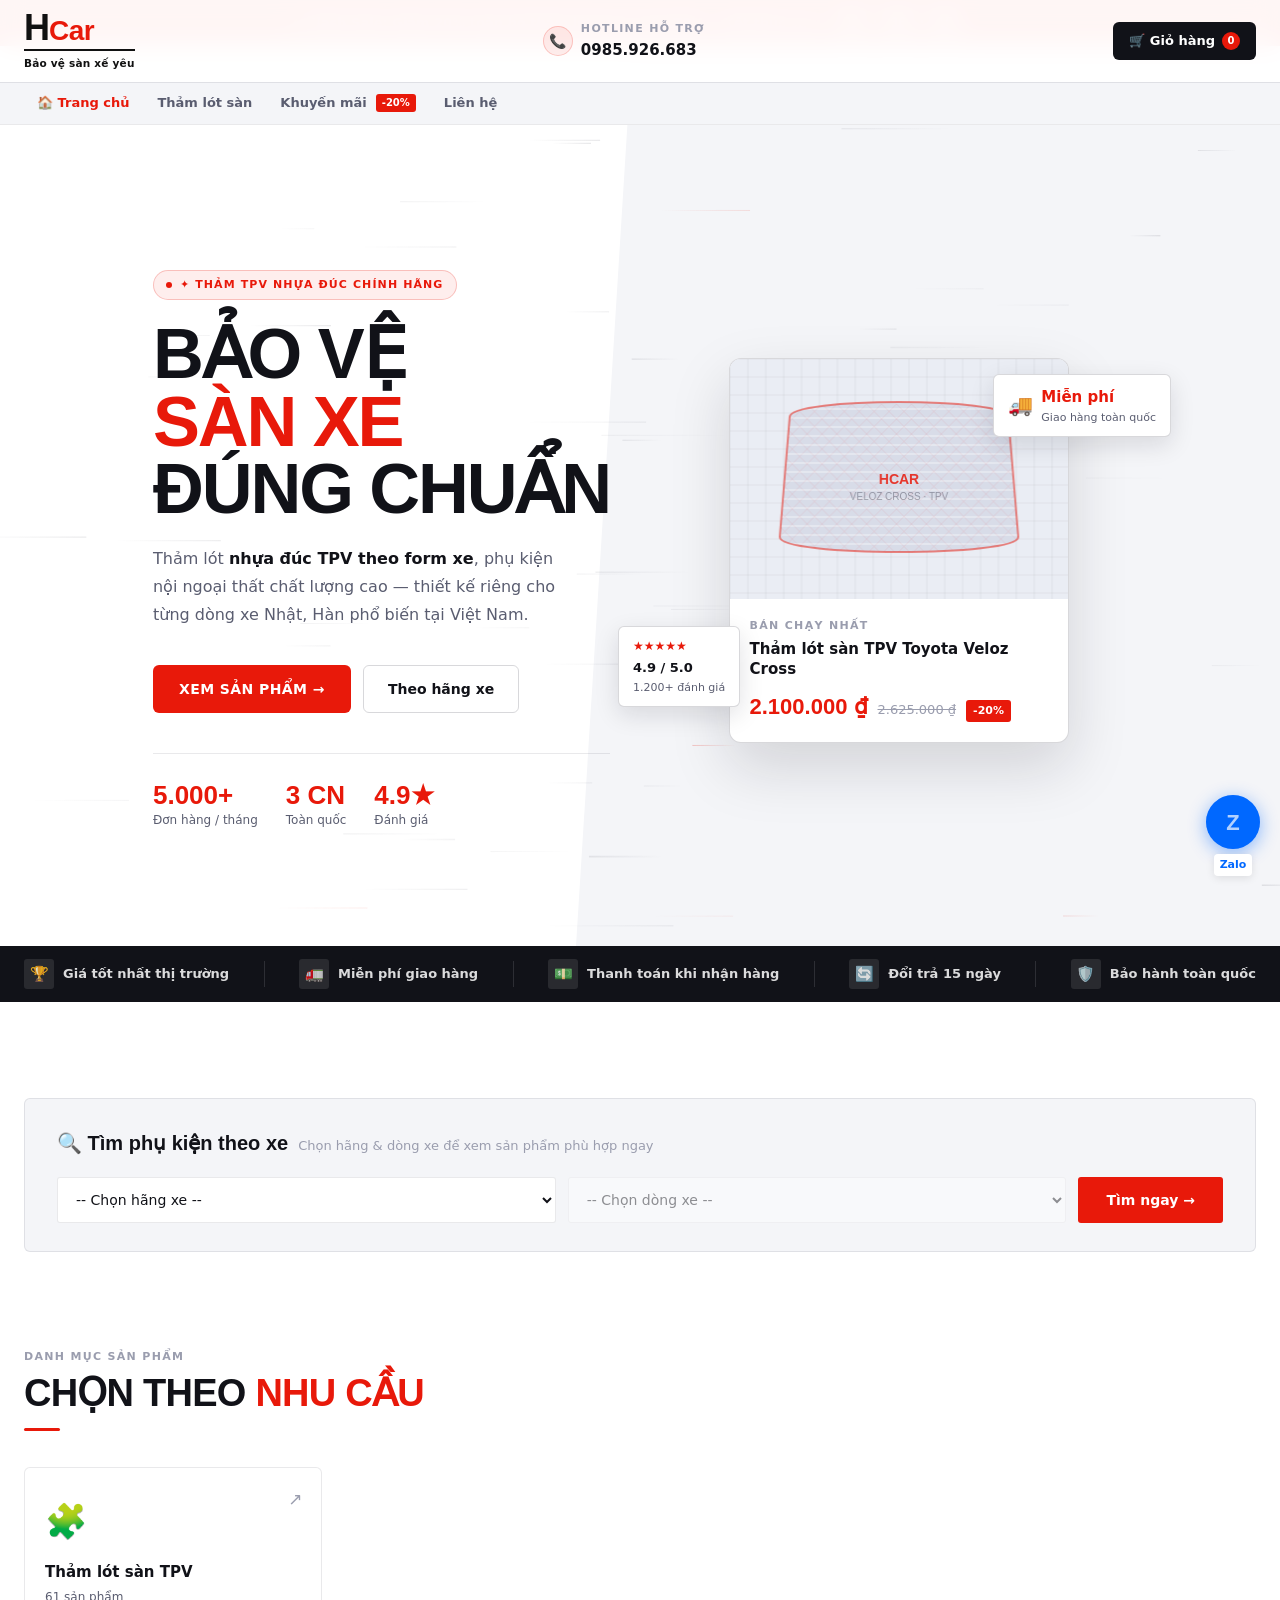
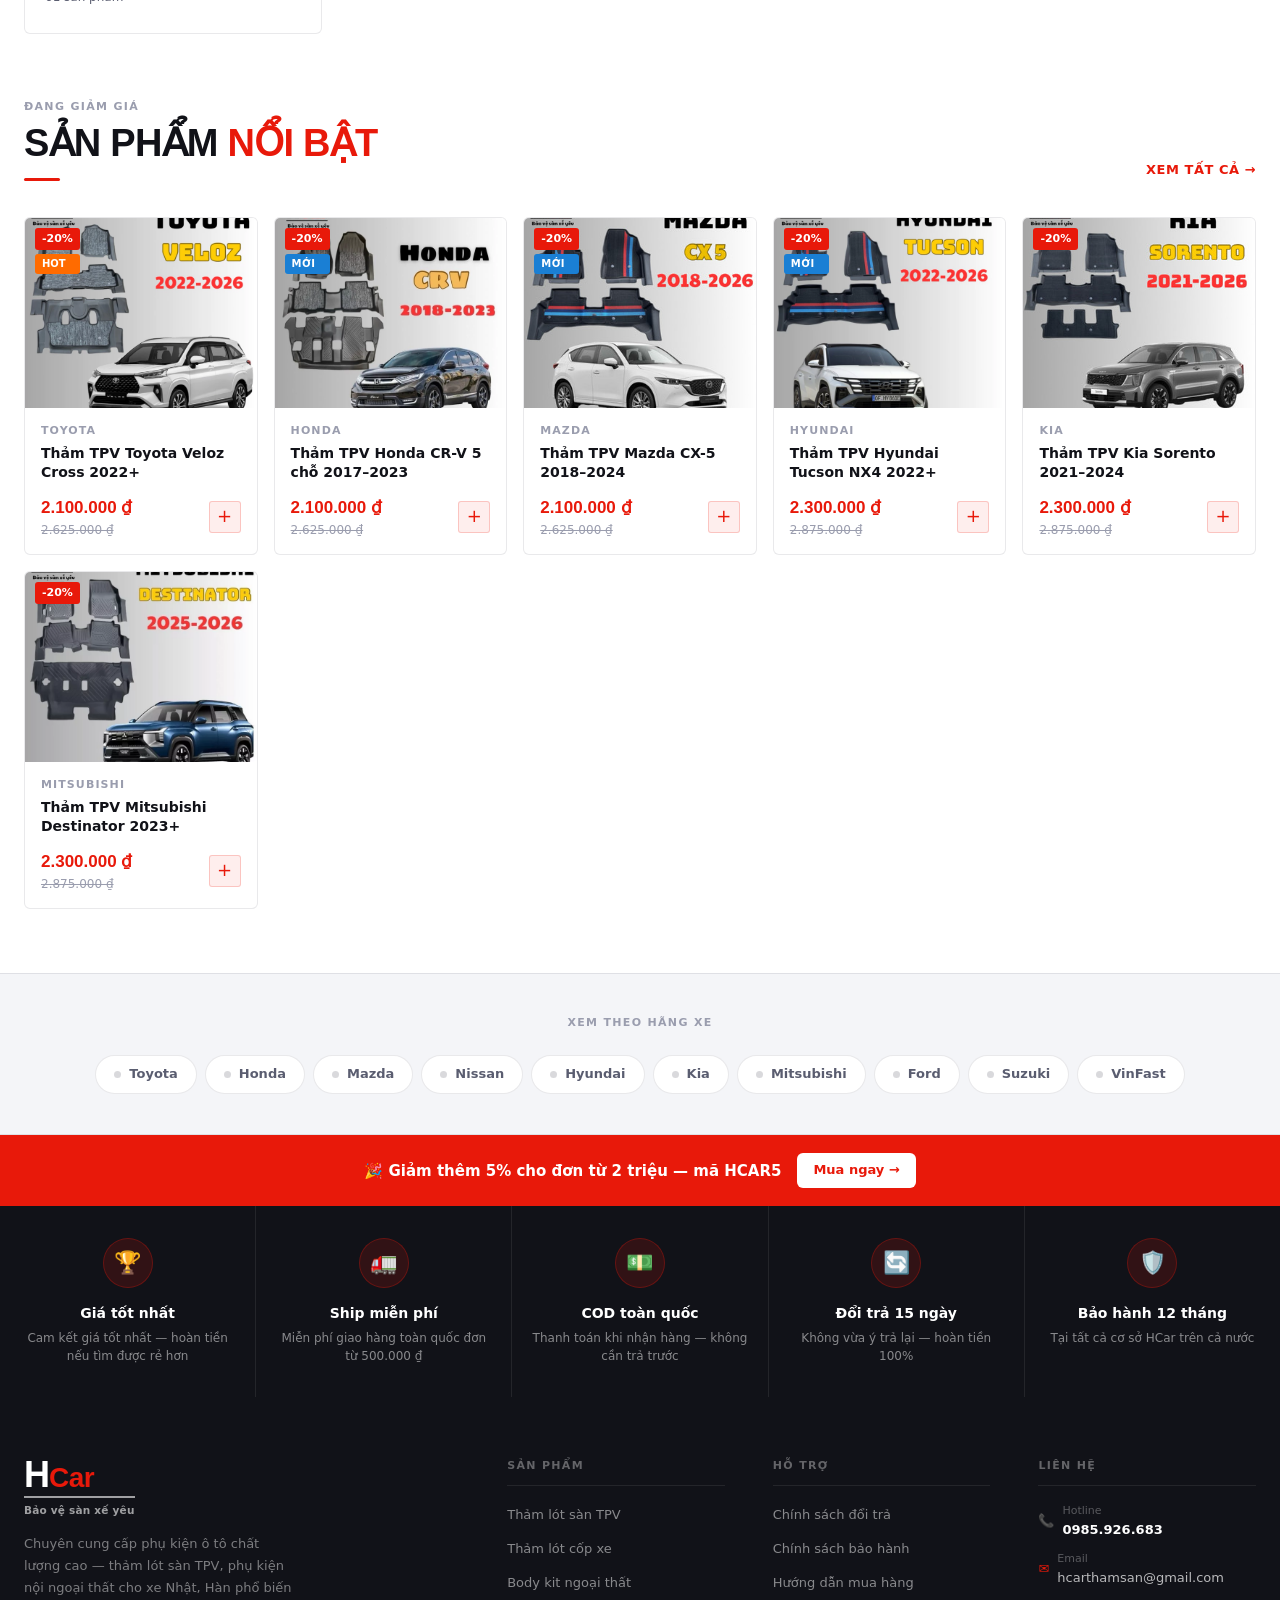
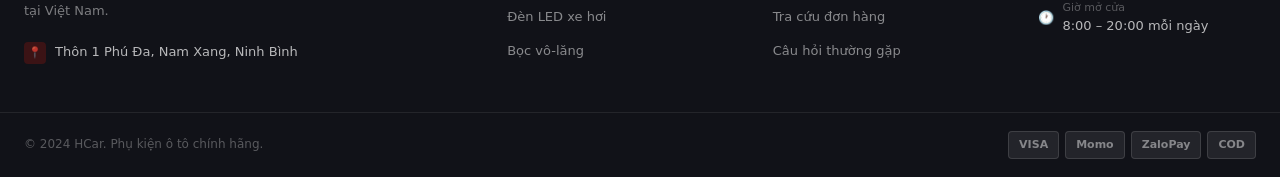
==== commit 5c529c90: "feat: remove 3 category cards, fix product count to 61 Keep only "Thảm lót sàn TPV" category card wi" ====
--- a/index.html
+++ b/index.html
@@ -241,25 +241,7 @@
       <a href="./categories/tham-lot-san-nhua-duc-tpe.html" class="cat-card" aria-label="Thảm lót sàn TPV">
         <span class="cat-icon">🧩</span>
         <div class="cat-name">Thảm lót sàn TPV</div>
-        <div class="cat-count">48 sản phẩm</div>
-        <span class="cat-arrow">↗</span>
-      </a>
-      <a href="./categories/tham-lot-cop-nhua-duc-tpe.html" class="cat-card" aria-label="Thảm lót cốp xe">
-        <span class="cat-icon">📦</span>
-        <div class="cat-name">Thảm lót cốp xe</div>
-        <div class="cat-count">32 sản phẩm</div>
-        <span class="cat-arrow">↗</span>
-      </a>
-      <a href="./categories/phu-kien-ngoai-that-o-to.html" class="cat-card" aria-label="Phụ kiện ngoại thất">
-        <span class="cat-icon">🚗</span>
-        <div class="cat-name">Phụ kiện ngoại thất</div>
-        <div class="cat-count">67 sản phẩm</div>
-        <span class="cat-arrow">↗</span>
-      </a>
-      <a href="./categories/phu-kien-noi-that-o-to.html" class="cat-card" aria-label="Phụ kiện nội thất">
-        <span class="cat-icon">🪑</span>
-        <div class="cat-name">Phụ kiện nội thất</div>
-        <div class="cat-count">54 sản phẩm</div>
+        <div class="cat-count">61 sản phẩm</div>
         <span class="cat-arrow">↗</span>
       </a>
     </div>
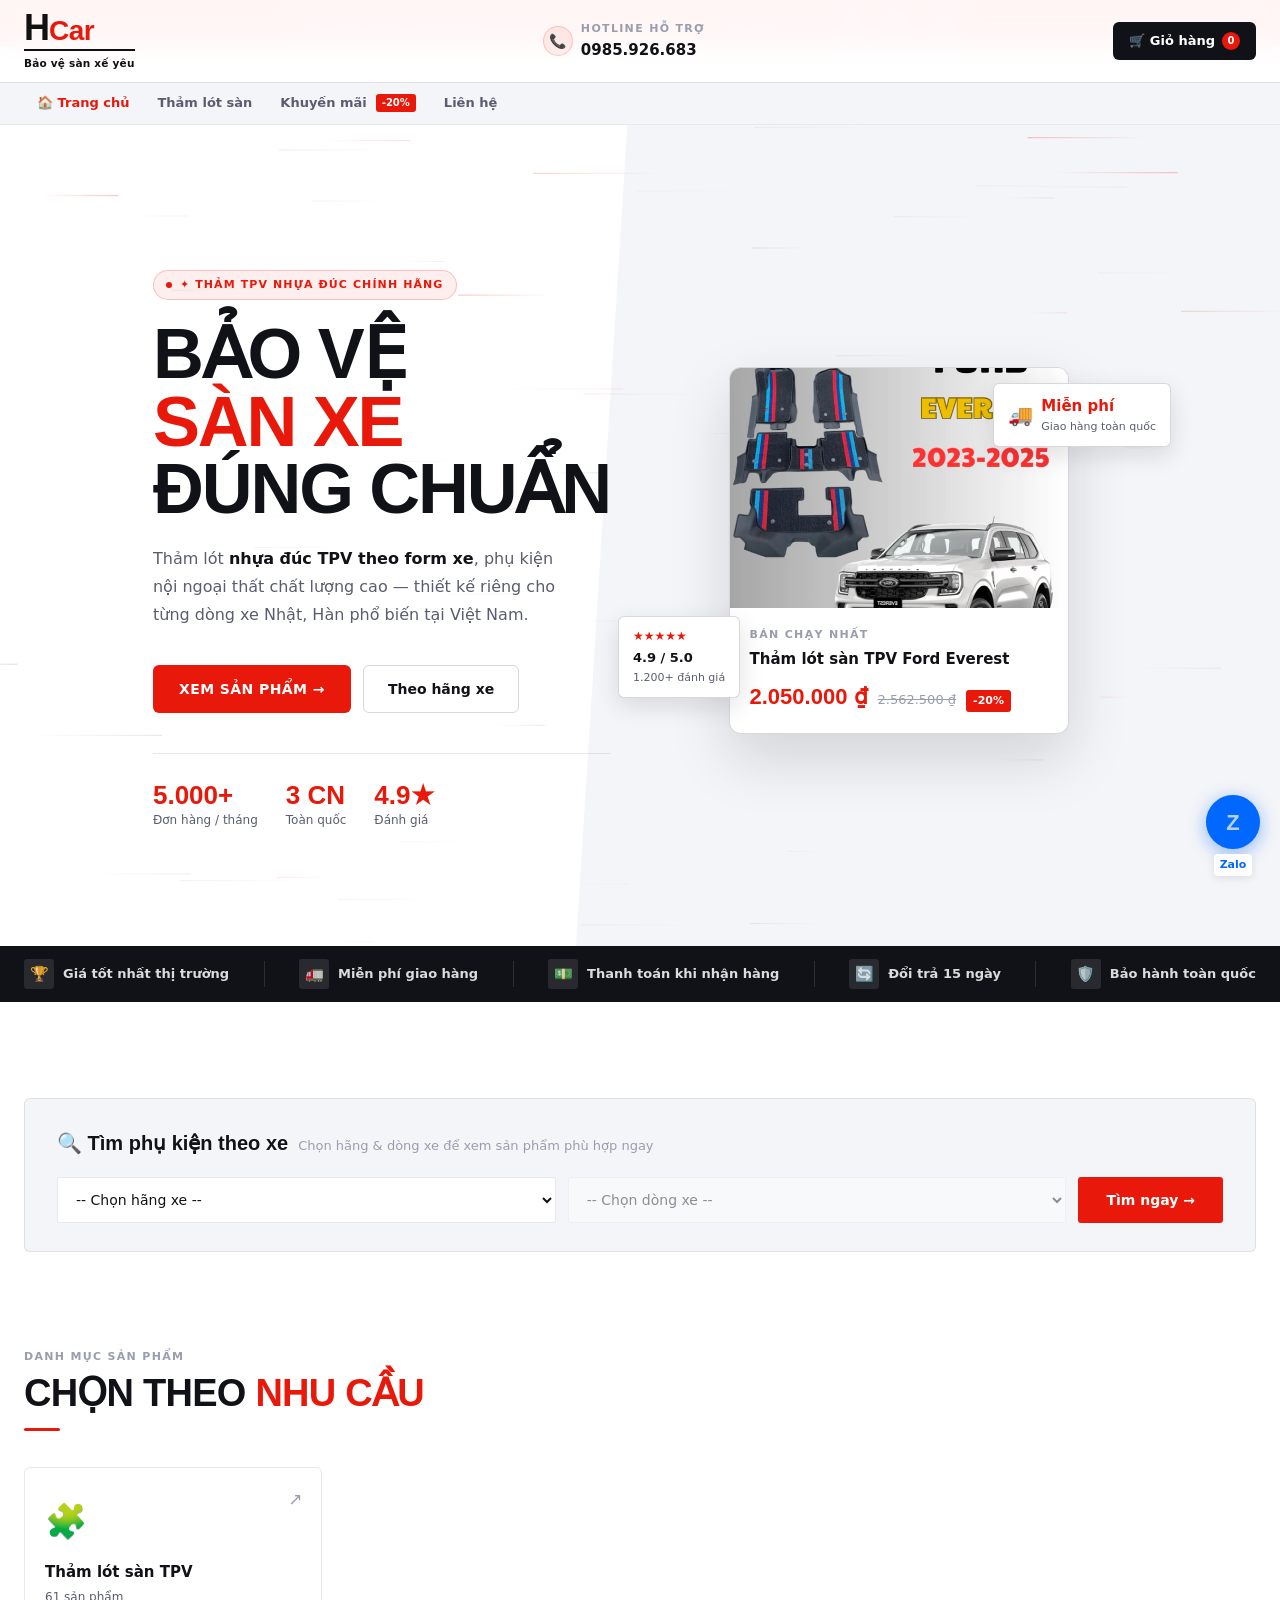
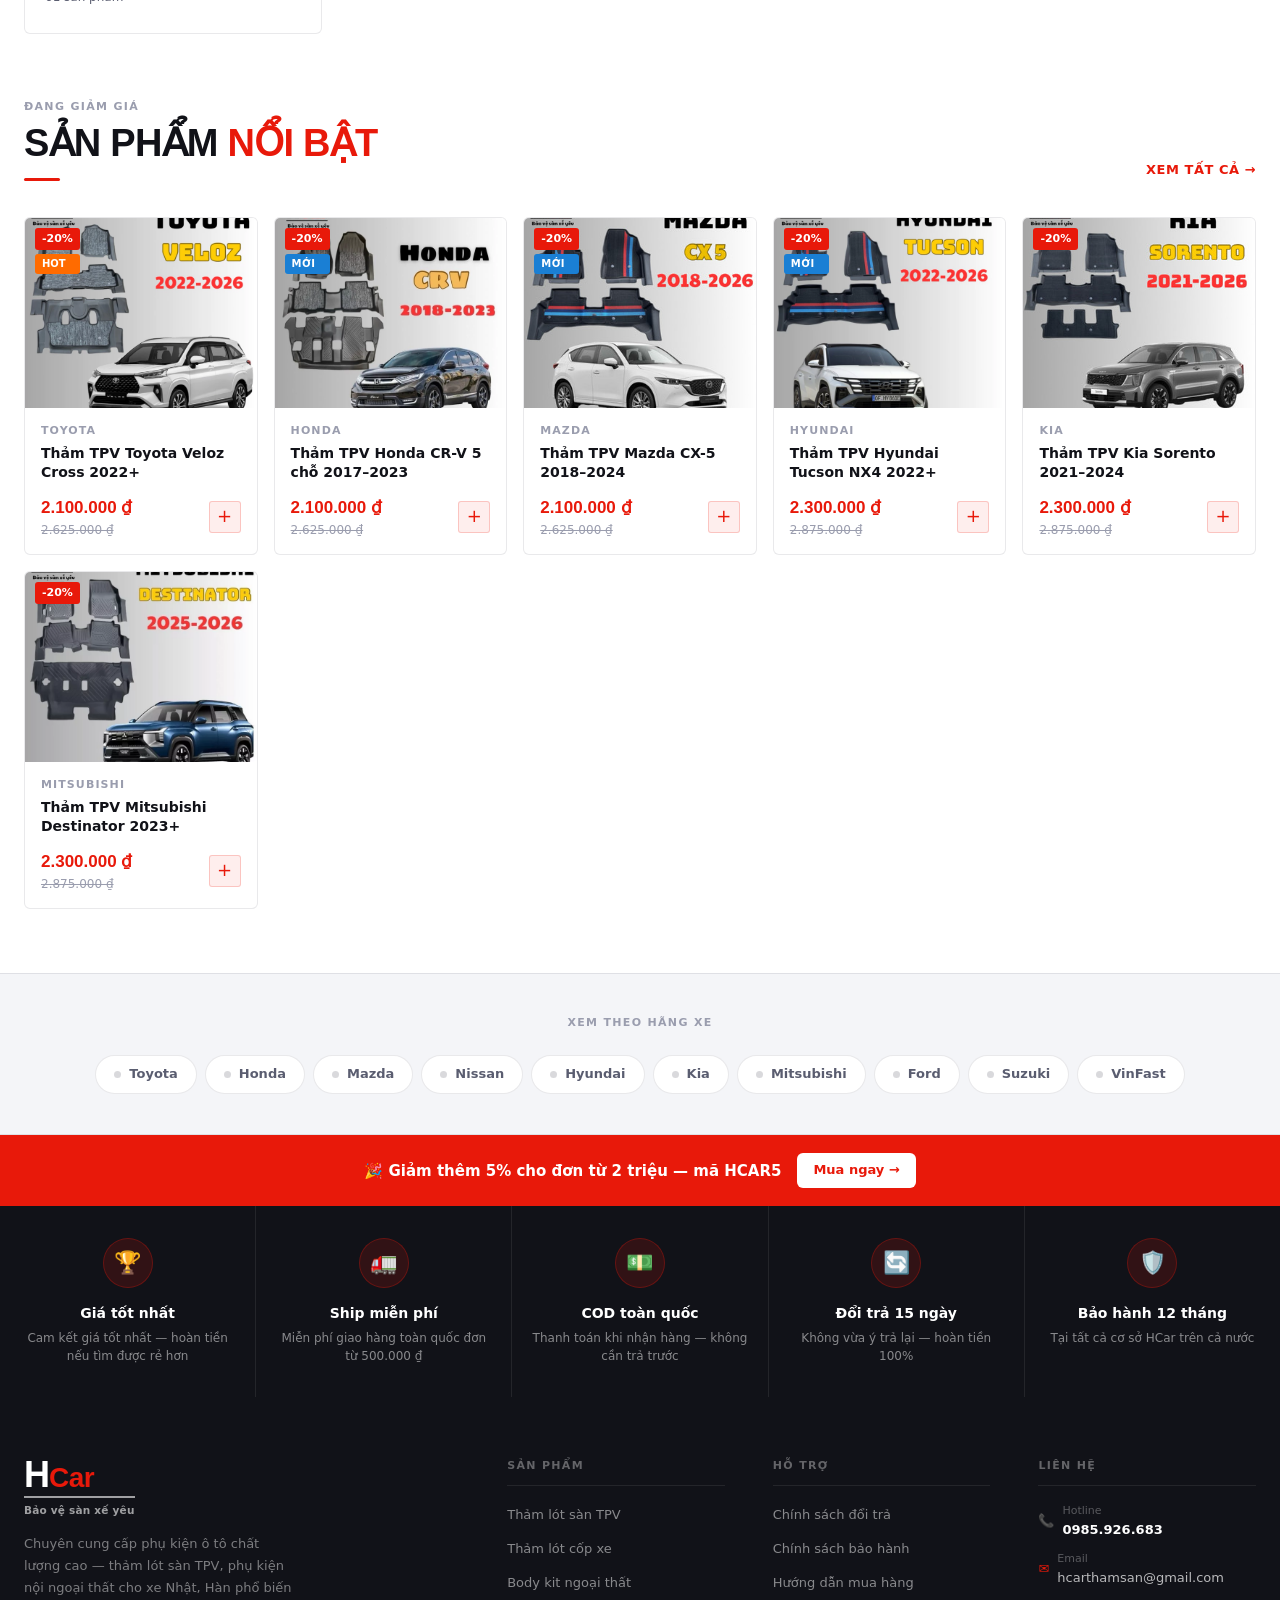
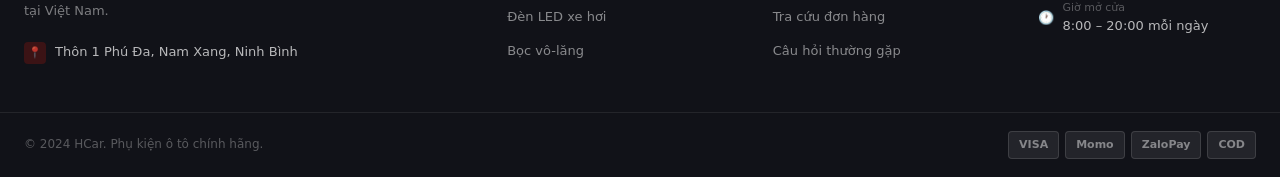
==== commit c46fe7e5: "feat: hero product card → Ford Everest with real photo Replace canvas placeholder with hcar-019.webp" ====
--- a/index.html
+++ b/index.html
@@ -161,14 +161,14 @@
     <div class="hero-visual" aria-hidden="true">
       <div class="hero-product-card-large">
         <div class="hero-product-img">
-          <canvas id="hero-product-canvas" width="340" height="240"></canvas>
+          <img src="./images/products/hcar-019.webp" alt="Thảm lót sàn TPV Ford Everest" style="width:100%;height:100%;object-fit:cover;display:block;">
         </div>
         <div class="hero-product-info">
           <div class="label">Bán chạy nhất</div>
-          <div class="hero-product-name">Thảm lót sàn TPV Toyota Veloz Cross</div>
+          <div class="hero-product-name">Thảm lót sàn TPV Ford Everest</div>
           <div class="hero-product-price">
-            <span class="price-main">2.100.000 ₫</span>
-            <span class="price-old">2.625.000 ₫</span>
+            <span class="price-main">2.050.000 ₫</span>
+            <span class="price-old">2.562.500 ₫</span>
             <span class="badge-sale">-20%</span>
           </div>
         </div>
@@ -360,7 +360,6 @@
 <script>
 /* hero canvas */ (function(){const c=document.getElementById('hero-canvas');if(!c)return;const ctx=c.getContext('2d');let W,H,lines=[];function resize(){W=c.width=c.offsetWidth;H=c.height=c.offsetHeight;}class Line{constructor(){this.reset();this.x=Math.random()*W;}reset(){this.fromRight=Math.random()>.5;this.x=this.fromRight?W+10:-10;this.y=Math.random()*H;this.speed=.5+Math.random()*1.4;this.dir=this.fromRight?-1:1;this.len=30+Math.random()*100;this.isRed=Math.random()<.18;this.alpha=this.isRed?.10+Math.random()*.15:.04+Math.random()*.06;this.width=.4+Math.random()*1.2;}update(){this.x+=this.speed*this.dir;if(this.dir===1&&this.x-this.len>W)this.reset();if(this.dir===-1&&this.x+this.len<0)this.reset();}draw(){const r=this.isRed?232:17,g=this.isRed?25:18,b=this.isRed?10:36;const grad=ctx.createLinearGradient(this.x,0,this.x+this.len*this.dir,0);grad.addColorStop(0,`rgba(${r},${g},${b},${this.alpha})`);grad.addColorStop(1,`rgba(${r},${g},${b},0)`);ctx.beginPath();ctx.moveTo(this.x,this.y);ctx.lineTo(this.x+this.len*this.dir,this.y);ctx.strokeStyle=grad;ctx.lineWidth=this.width;ctx.stroke();}}function init(){resize();lines=Array.from({length:70},()=>new Line());}function loop(){ctx.clearRect(0,0,W,H);lines.forEach(l=>{l.update();l.draw();});requestAnimationFrame(loop);}window.addEventListener('resize',resize);init();loop();})();
 
-/* hero product canvas */ (function(){const c=document.getElementById('hero-product-canvas');if(!c)return;const ctx=c.getContext('2d');const W=340,H=240;ctx.fillStyle='#EAEDF4';ctx.fillRect(0,0,W,H);ctx.strokeStyle='rgba(17,18,36,0.05)';ctx.lineWidth=1;for(let x=0;x<W;x+=18){ctx.beginPath();ctx.moveTo(x,0);ctx.lineTo(x,H);ctx.stroke();}for(let y=0;y<H;y+=18){ctx.beginPath();ctx.moveTo(0,y);ctx.lineTo(W,y);ctx.stroke();}const mat=new Path2D();mat.moveTo(60,58);mat.bezierCurveTo(60,38,280,38,280,58);mat.lineTo(290,178);mat.bezierCurveTo(290,198,50,198,50,178);mat.closePath();ctx.fillStyle='#D8DCE8';ctx.fill(mat);ctx.save();ctx.clip(mat);ctx.strokeStyle='rgba(255,255,255,0.6)';ctx.lineWidth=1;for(let y=50;y<210;y+=9){ctx.beginPath();ctx.moveTo(40,y);ctx.lineTo(300,y);ctx.stroke();}ctx.strokeStyle='rgba(232,25,10,0.15)';ctx.lineWidth=0.5;for(let x=40;x<310;x+=15)for(let y=45;y<210;y+=15){ctx.beginPath();ctx.moveTo(x+7.5,y);ctx.lineTo(x+15,y+7.5);ctx.lineTo(x+7.5,y+15);ctx.lineTo(x,y+7.5);ctx.closePath();ctx.stroke();}ctx.restore();ctx.strokeStyle='rgba(232,25,10,0.5)';ctx.lineWidth=2;ctx.stroke(mat);ctx.fillStyle='rgba(232,25,10,0.85)';ctx.font='bold 14px Arial Black,sans-serif';ctx.textAlign='center';ctx.fillText('HCAR',170,125);ctx.fillStyle='rgba(17,18,36,0.35)';ctx.font='10px Arial,sans-serif';ctx.fillText('VELOZ CROSS · TPV',170,141);})();
 
 /* product cards */
 const PRODUCTS=[
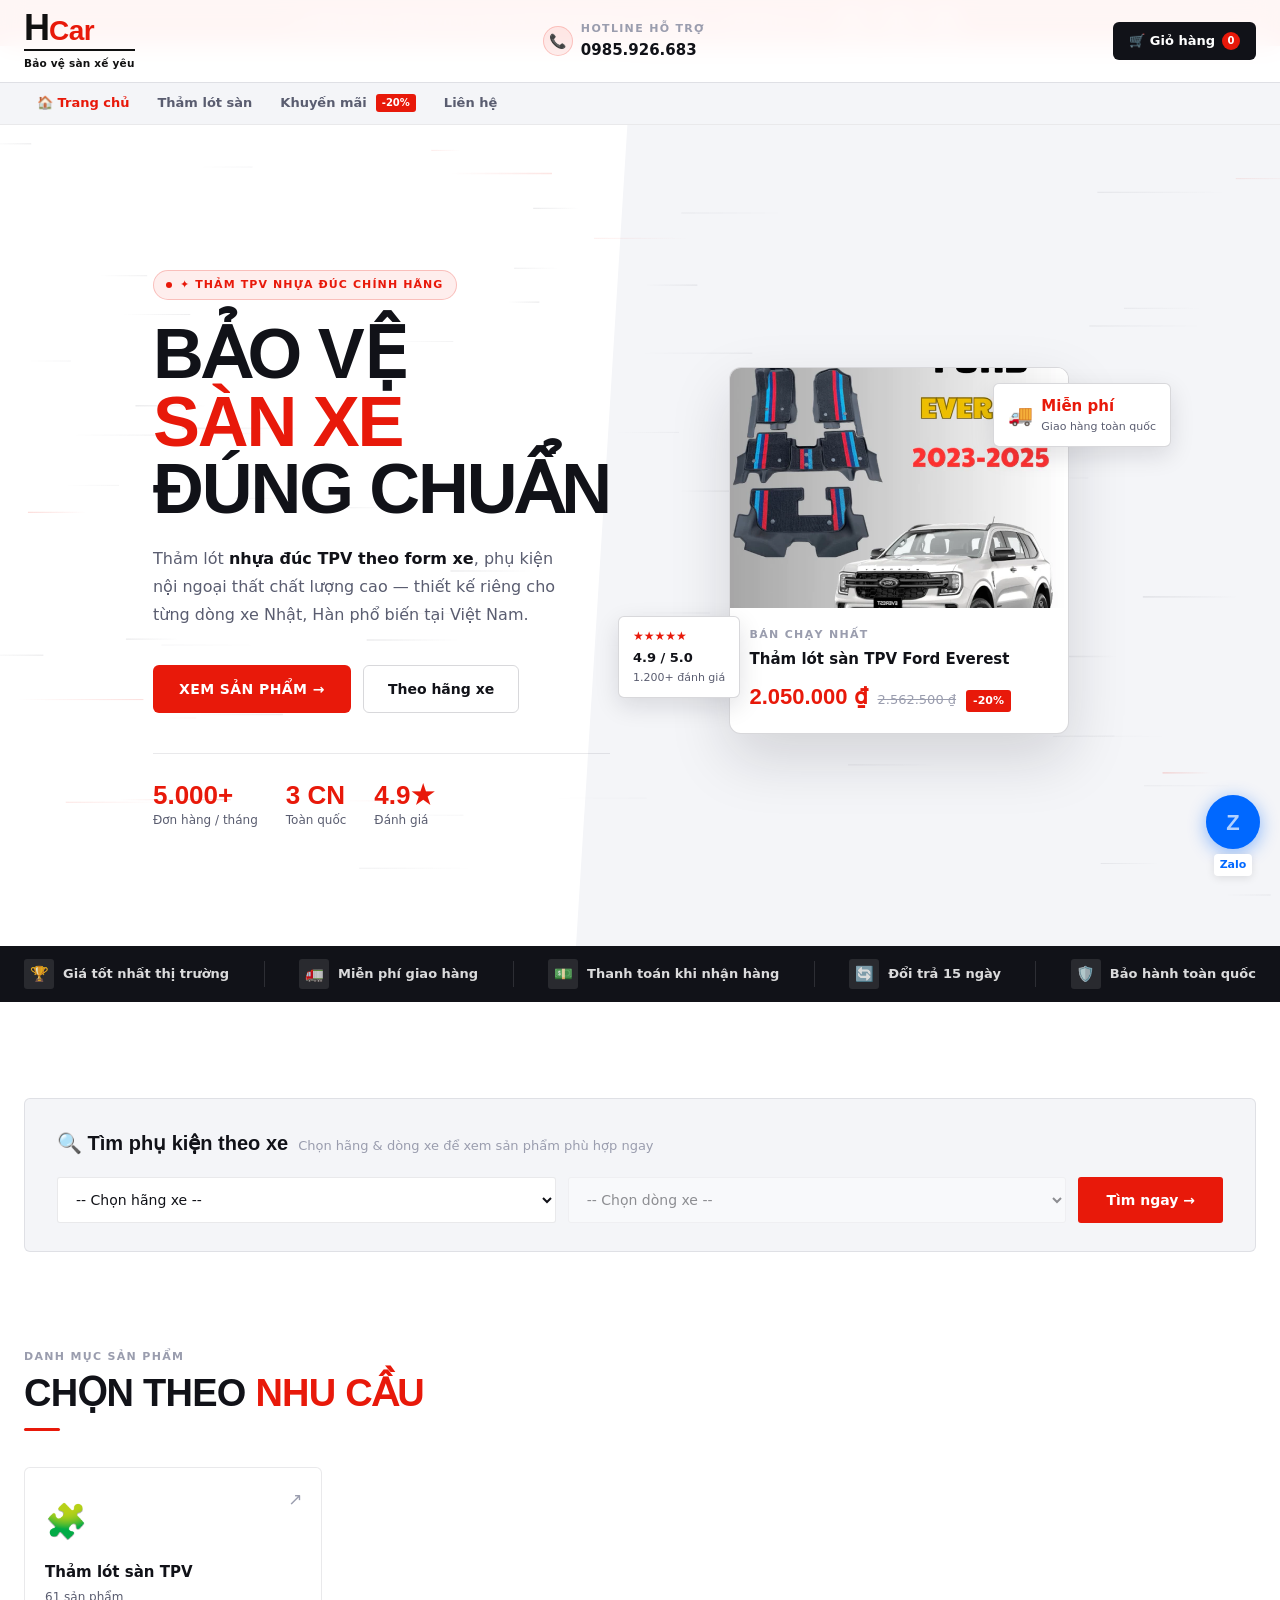
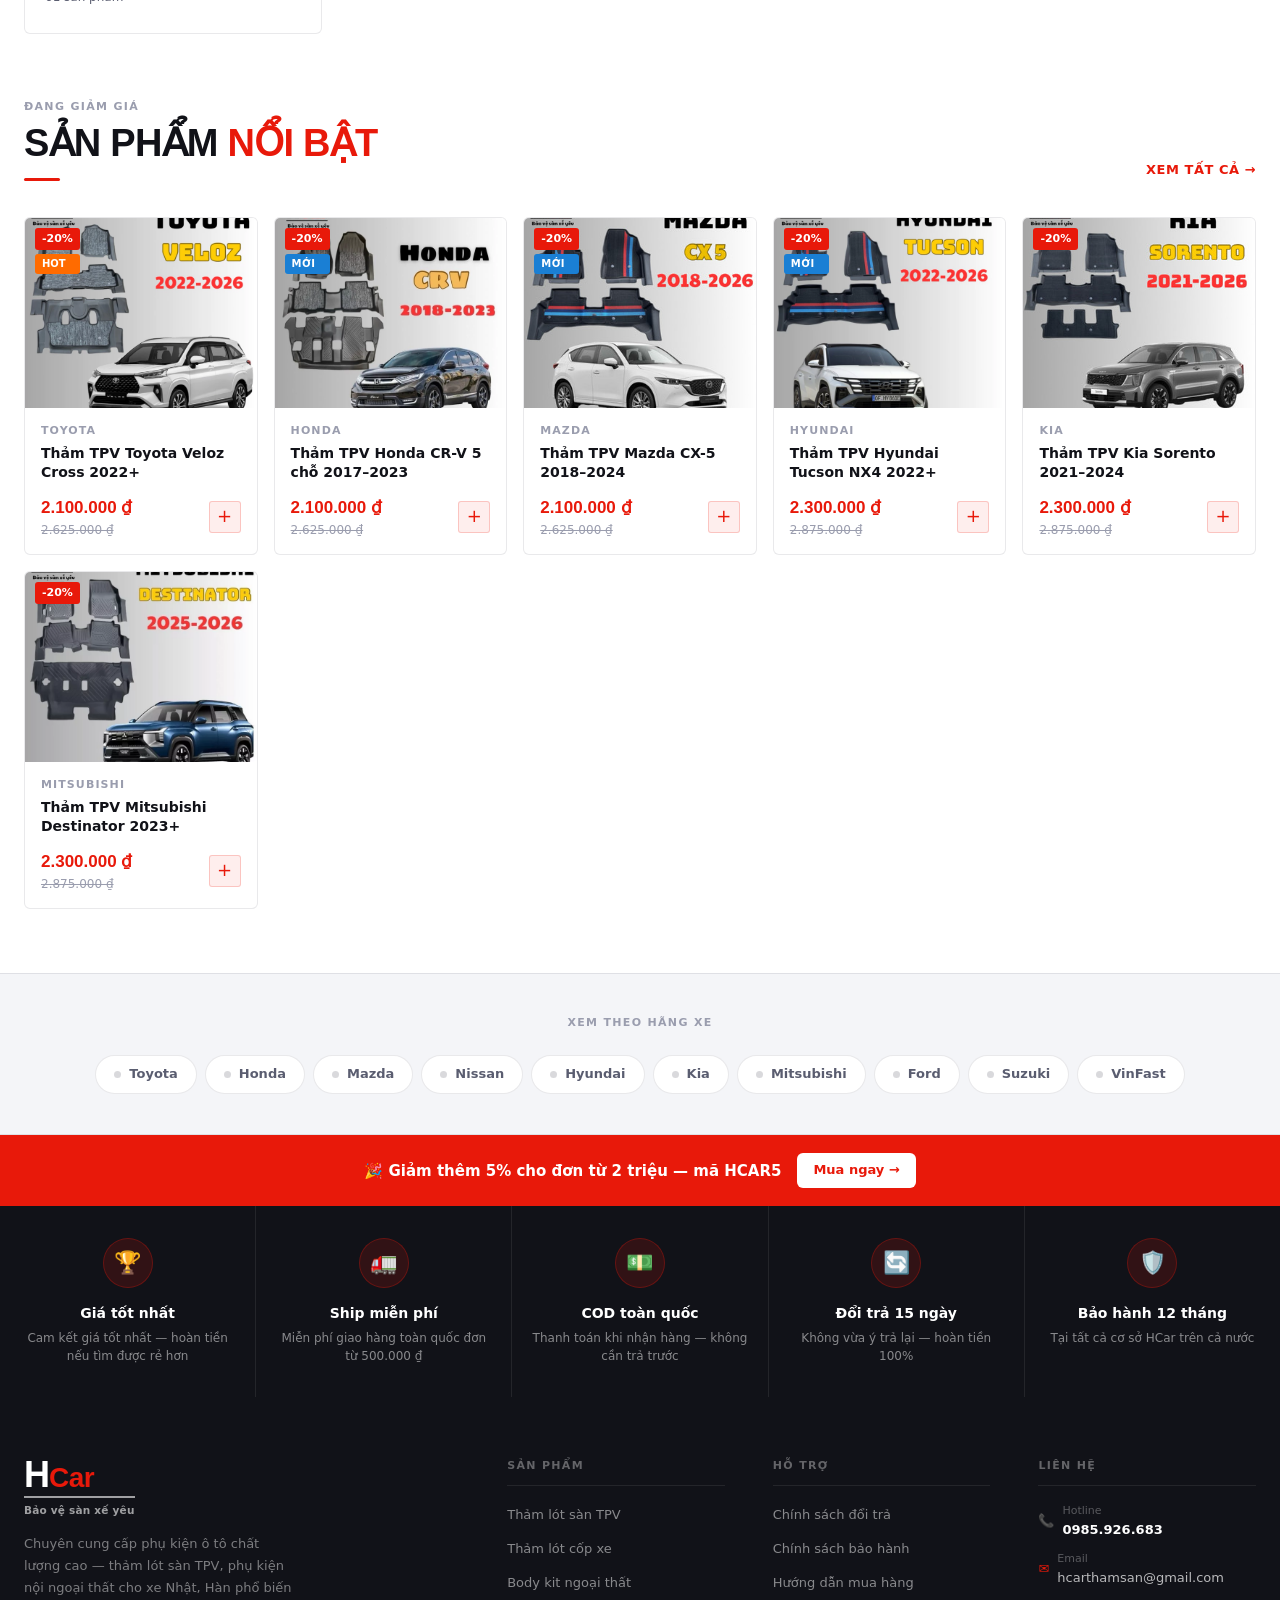
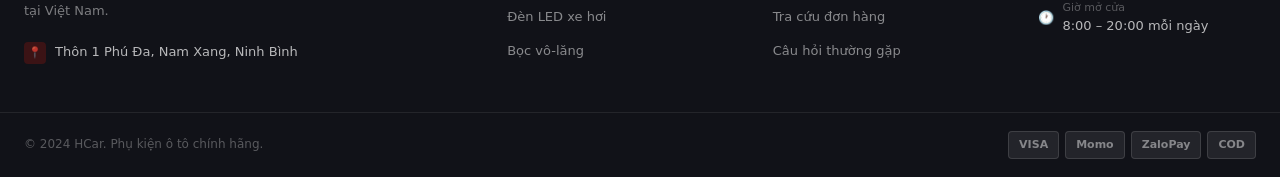
==== commit 61d98a3a: "feat: add HCar favicon (SVG) to all pages Co-Authored-By: Claude Sonnet 4.6 <noreply@anthropic.com>" ====
--- a/index.html
+++ b/index.html
@@ -4,6 +4,7 @@
   <meta charset="UTF-8">
   <meta name="viewport" content="width=device-width, initial-scale=1.0">
   <title>HCar — Bảo vệ sàn xế yêu</title>
+    <link rel="icon" href="./favicon.svg" type="image/svg+xml">
   <link rel="stylesheet" href="./styles.css">
   <style>
     /* ── HERO (homepage only) ───────────────────── */
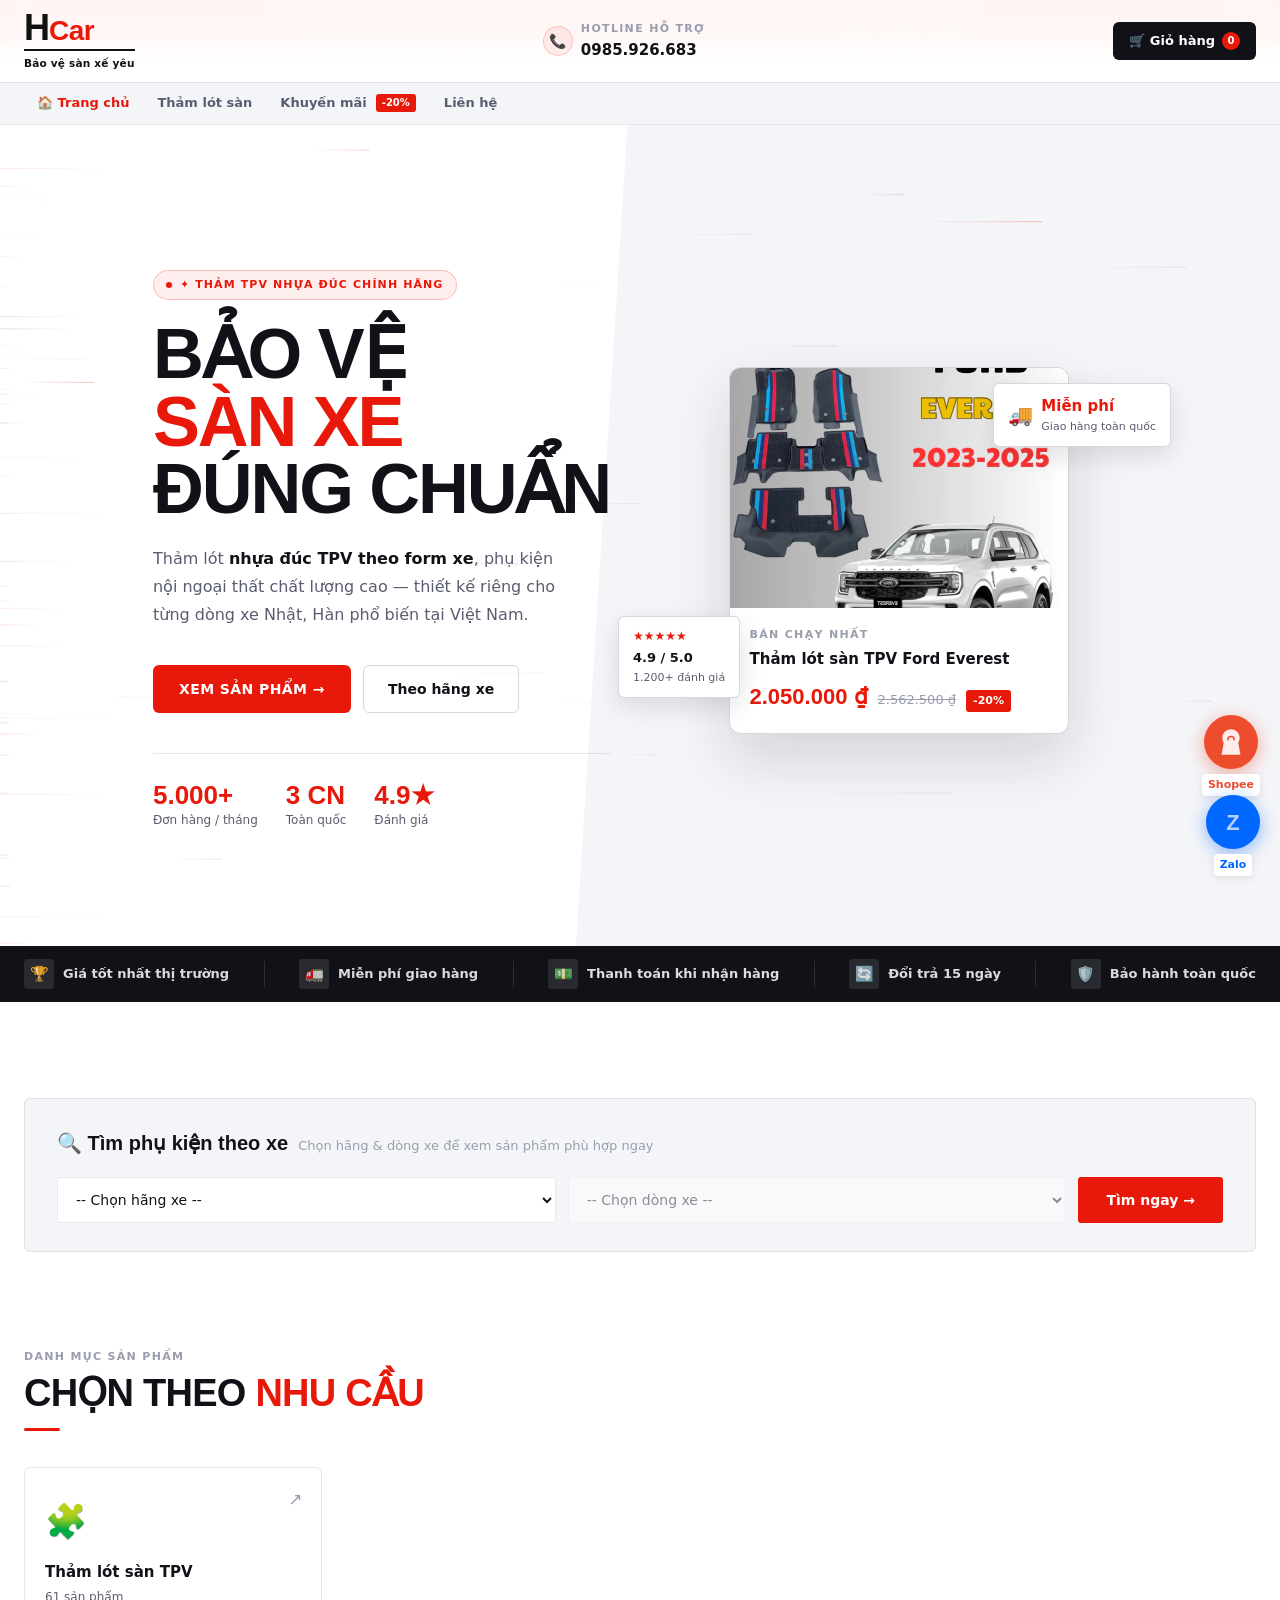
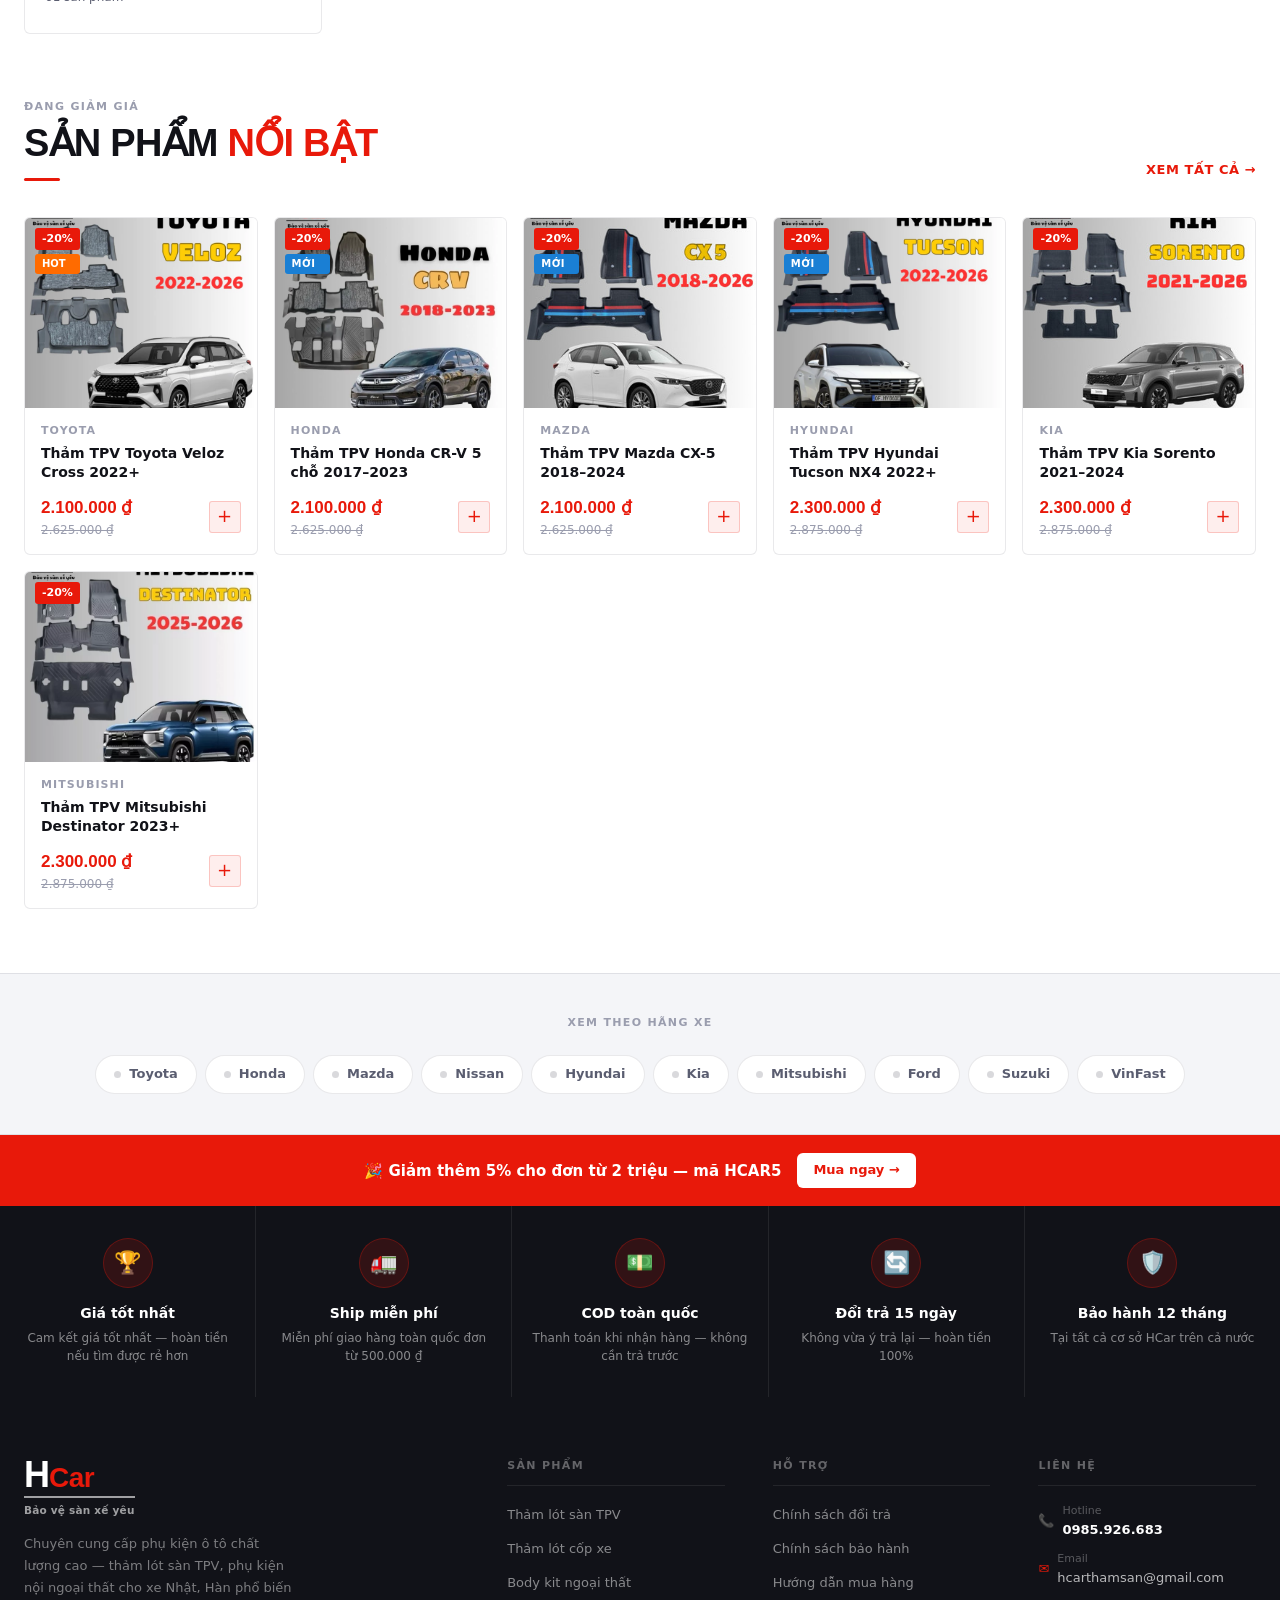
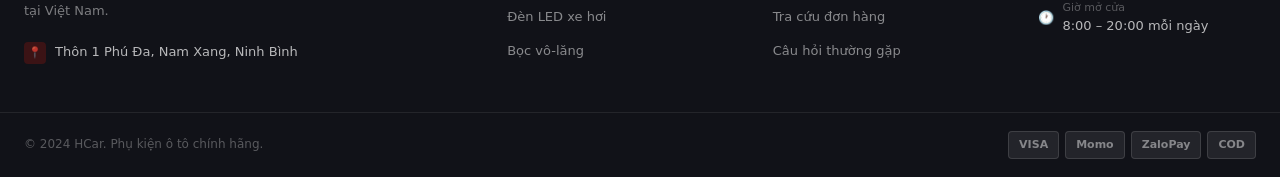
==== commit 7f26113b: "feat: add Shopee float button linking to shopee.vn/hungta432 Co-Authored-By: Claude Sonnet 4.6 <nore" ====
--- a/index.html
+++ b/index.html
@@ -464,7 +464,15 @@
 </script>
 
 <!-- #7 Zalo Widget -->
-<a href="https://zalo.me/0985926683" target="_blank" rel="noopener" class="zalo-float" aria-label="Chat Zalo với HCar">
+<a href="https://shopee.vn/hungta432" target="_blank" rel="noopener" class="shopee-float" aria-label="Mua hàng trên Shopee HCar">
+  <div class="shopee-float-btn">
+    <svg viewBox="0 0 38 38" fill="none" xmlns="http://www.w3.org/2000/svg">
+      <path d="M19 3C12.925 3 8 7.925 8 14c0 2.21.672 4.263 1.822 5.972L7 35h24l-2.822-15.028A11 11 0 0 0 30 14c0-6.075-4.925-11-11-11z" fill="#fff" opacity=".9"/>
+      <path d="M15 16c0-2.21 1.79-4 4-4s4 1.79 4 4" stroke="#EE4D2D" stroke-width="2" stroke-linecap="round"/>
+    </svg>
+  </div>
+  <div class="shopee-float-label">Shopee</div>
+</a><a href="https://zalo.me/0985926683" target="_blank" rel="noopener" class="zalo-float" aria-label="Chat Zalo với HCar">
   <div class="zalo-float-pulse"></div>
   <div class="zalo-float-btn">Z</div>
   <div class="zalo-float-label">Zalo</div>
--- a/styles.css
+++ b/styles.css
@@ -900,6 +900,20 @@
   background: rgba(0,104,255,0.3); animation: zalo-pulse 2s infinite;
 }
 @keyframes zalo-pulse { 0%{transform:scale(1);opacity:0.8} 100%{transform:scale(1.7);opacity:0} }
+.shopee-float {
+  position: fixed; bottom: 104px; right: 20px; z-index: 998;
+  display: flex; flex-direction: column; align-items: center; gap: 5px;
+  text-decoration: none;
+}
+.shopee-float-btn {
+  width: 54px; height: 54px; background: #EE4D2D; border-radius: 50%;
+  display: flex; align-items: center; justify-content: center;
+  box-shadow: 0 4px 18px rgba(238,77,45,0.45);
+  transition: transform 0.2s, box-shadow 0.2s;
+}
+.shopee-float-btn:hover { transform: scale(1.1); box-shadow: 0 6px 24px rgba(238,77,45,0.6); }
+.shopee-float-btn svg { width: 30px; height: 30px; }
+.shopee-float-label { font-size: 11px; font-weight: 700; color: #EE4D2D; background: #fff; padding: 2px 6px; border-radius: 4px; box-shadow: 0 2px 8px rgba(0,0,0,0.1); }
 
 /* ══════════════════════════════════════════════
    #4 STICKY MOBILE CTA
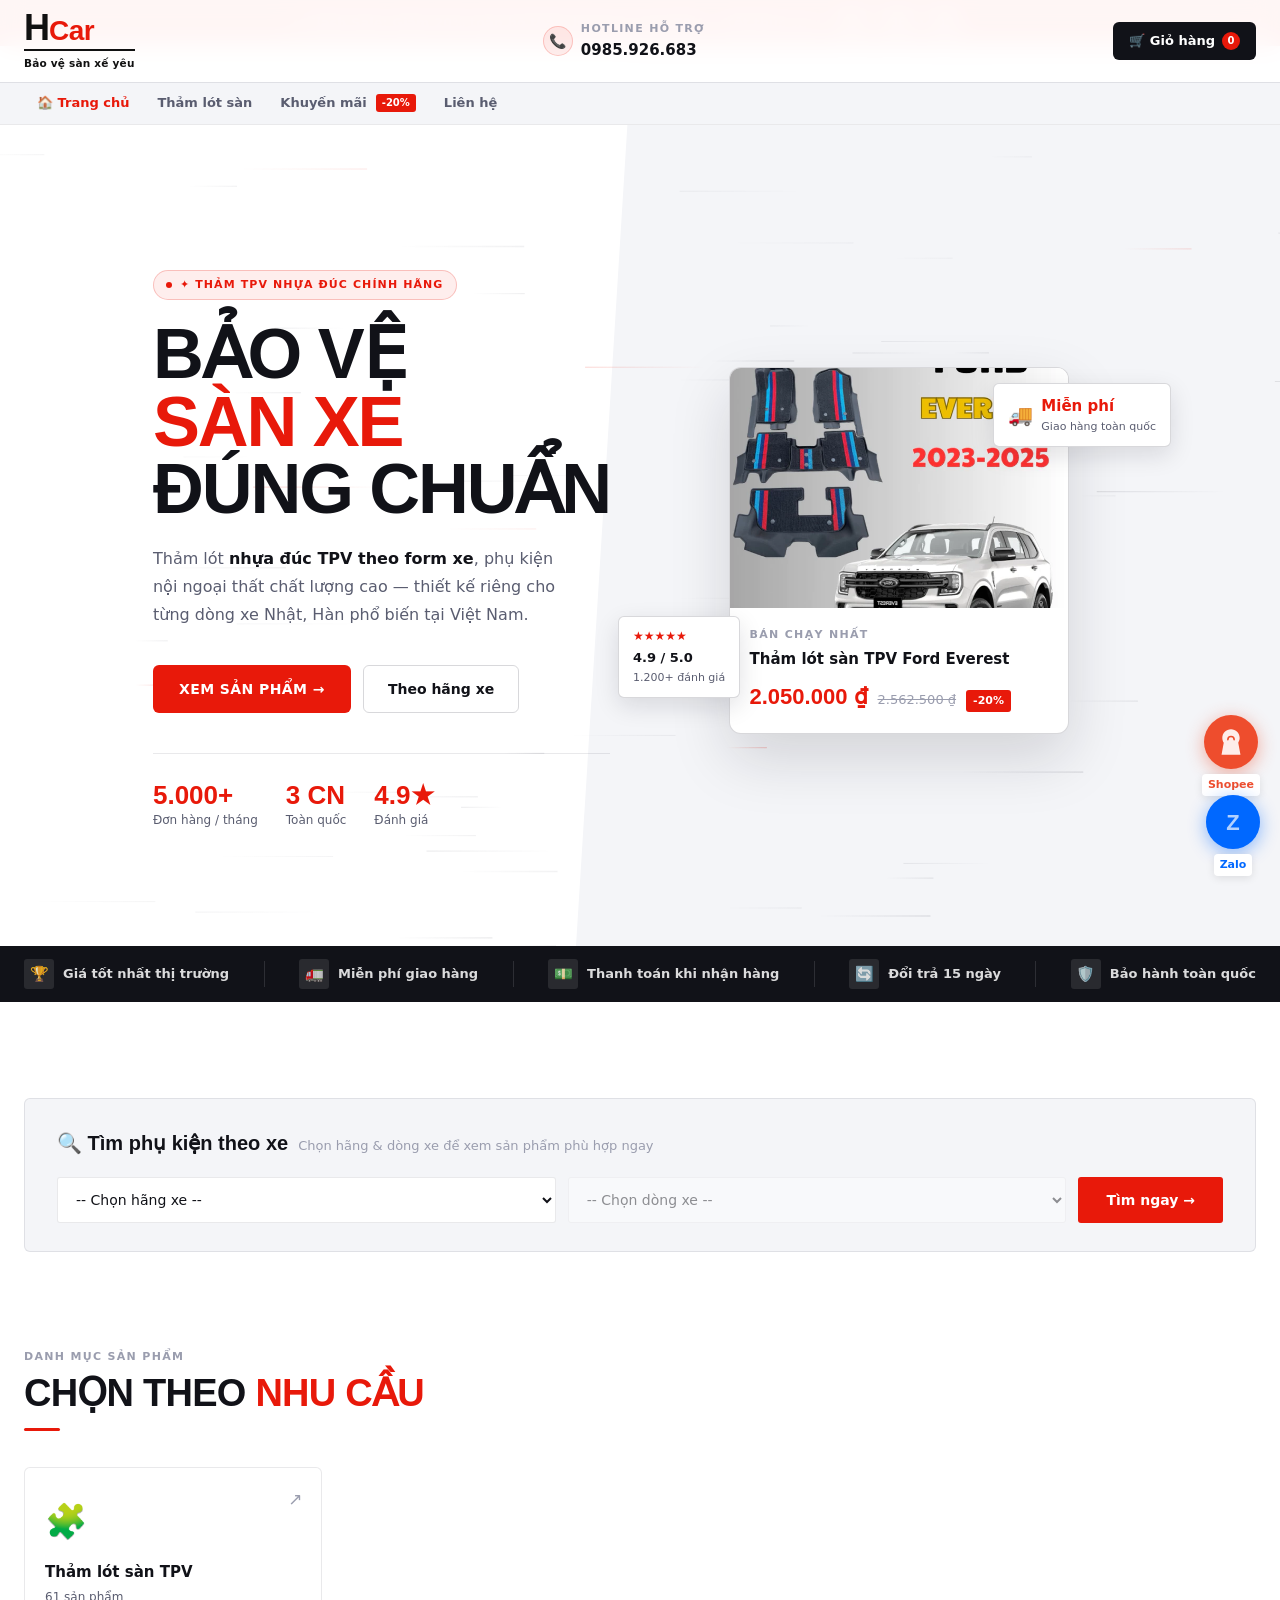
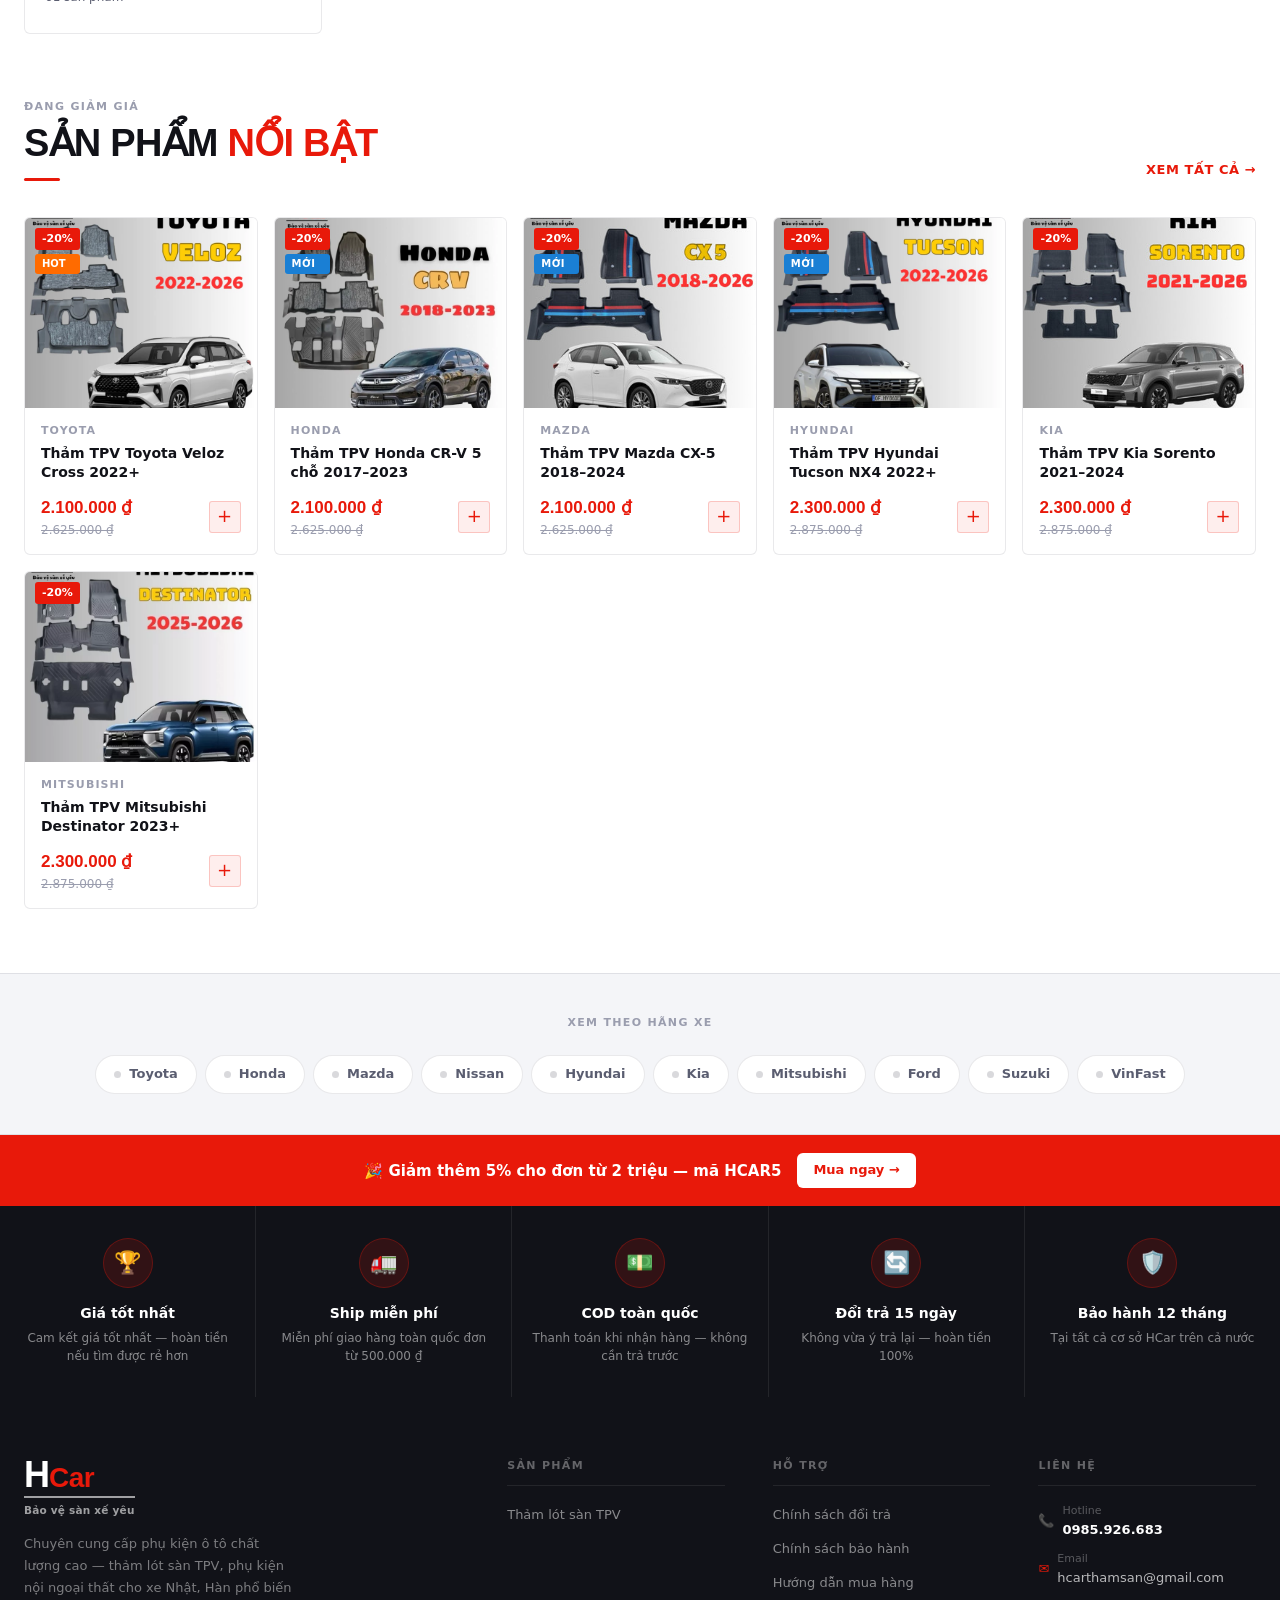
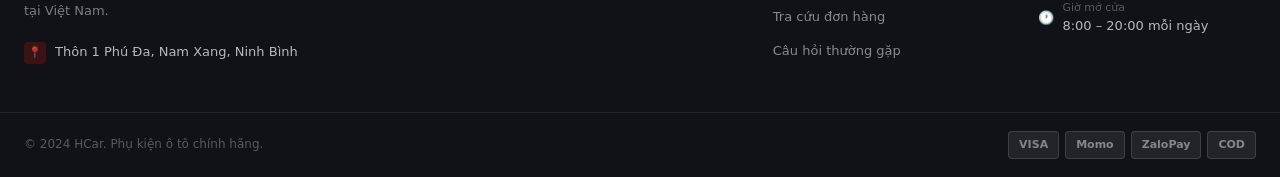
==== commit b055fd77: "fix: keep only 'Thảm lót sàn TPV' in footer product list Co-Authored-By: Claude Sonnet 4.6 <noreply@" ====
--- a/index.html
+++ b/index.html
@@ -320,10 +320,6 @@
       <h4>Sản phẩm</h4>
       <ul>
         <li><a href="./categories/tham-lot-san-nhua-duc-tpe.html">Thảm lót sàn TPV</a></li>
-        <li><a href="./categories/tham-lot-cop-nhua-duc-tpe.html">Thảm lót cốp xe</a></li>
-        <li><a href="./categories/phu-kien-ngoai-that-o-to.html">Body kit ngoại thất</a></li>
-        <li><a href="#">Đèn LED xe hơi</a></li>
-        <li><a href="#">Bọc vô-lăng</a></li>
       </ul>
     </div>
     <div class="footer-col">
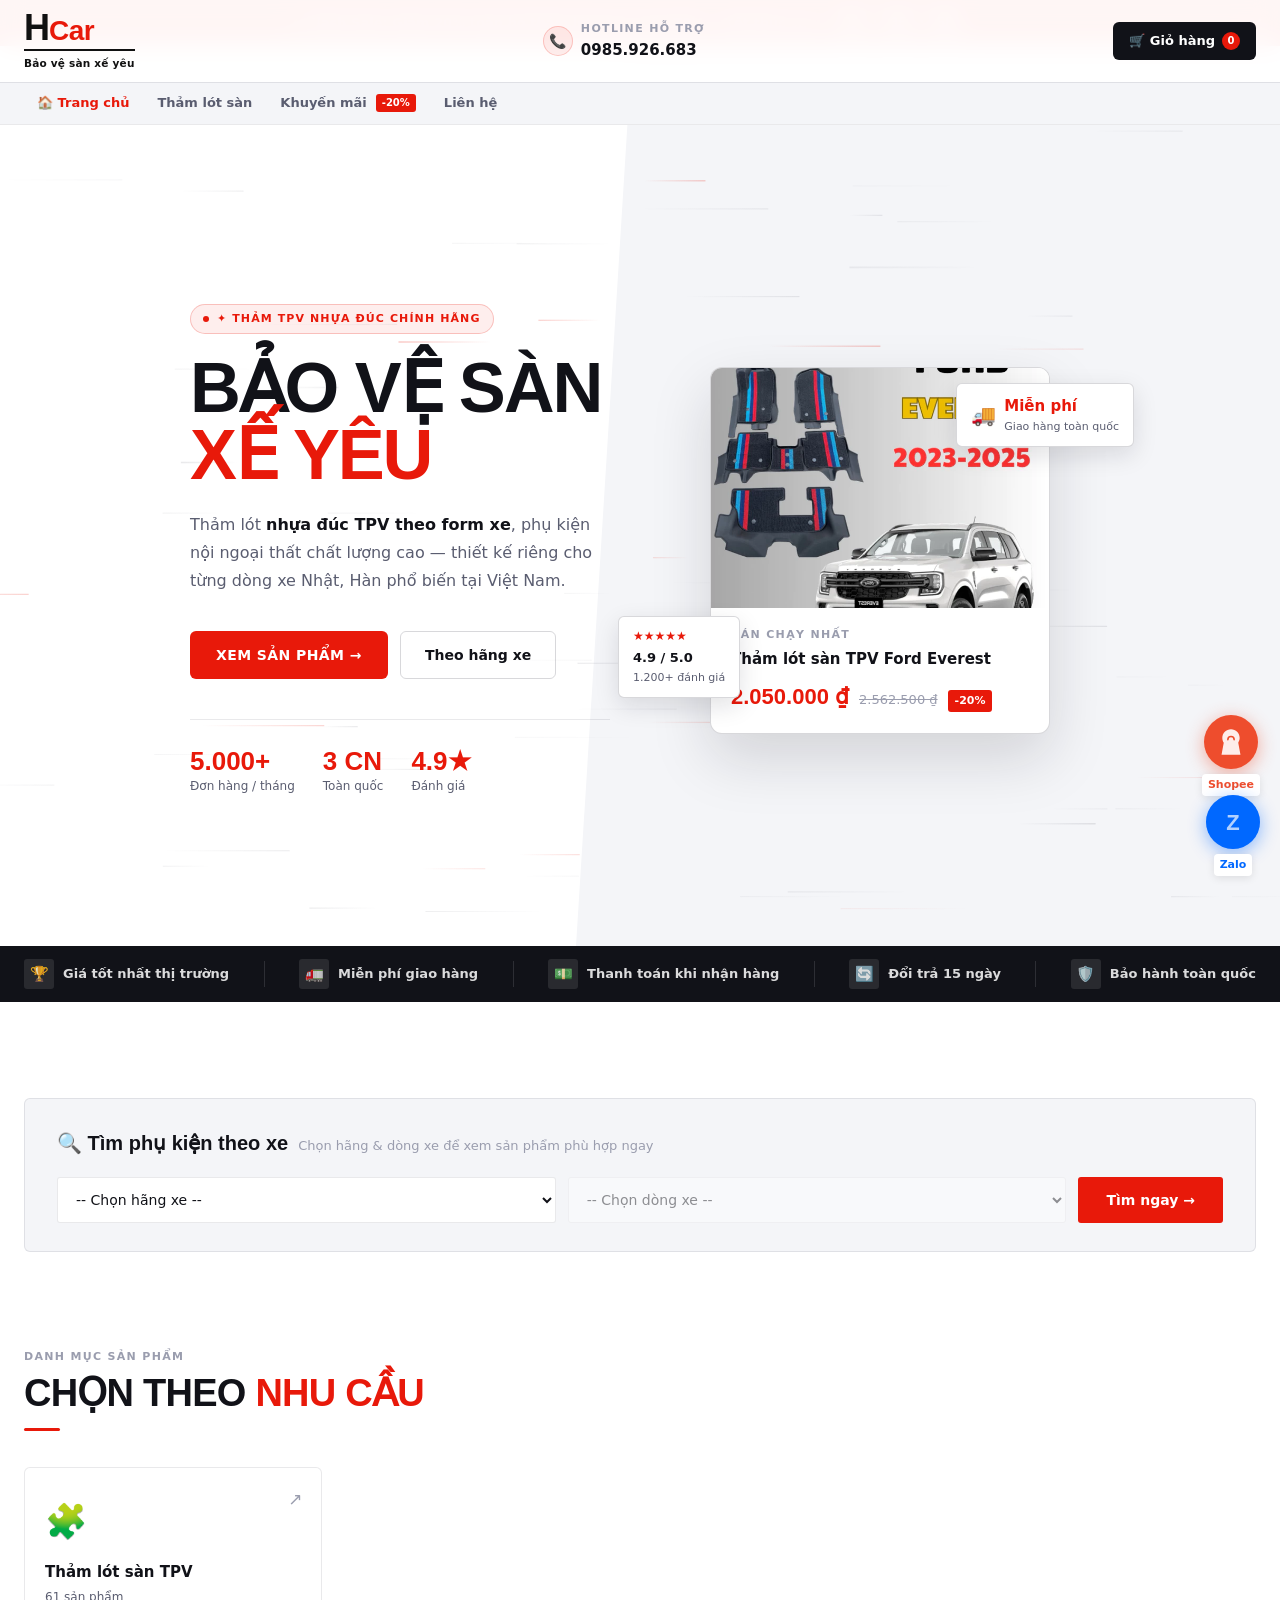
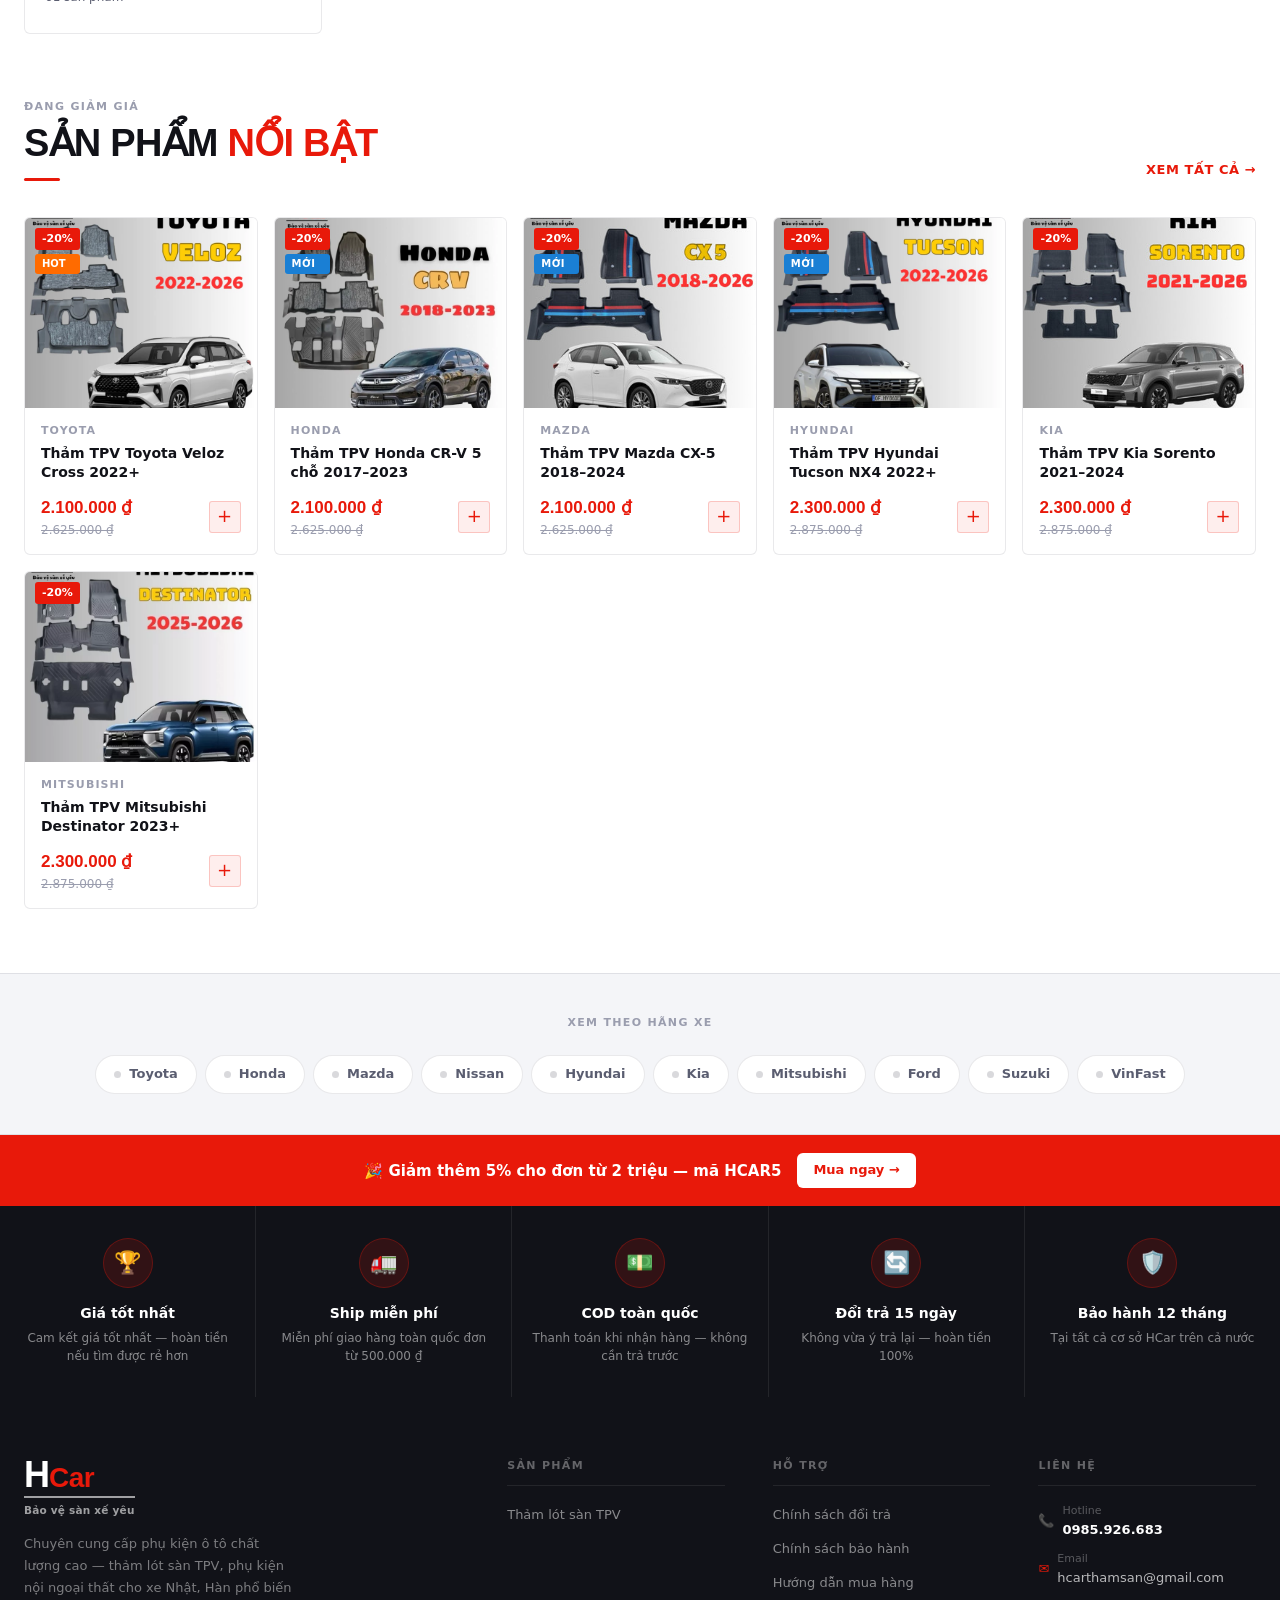
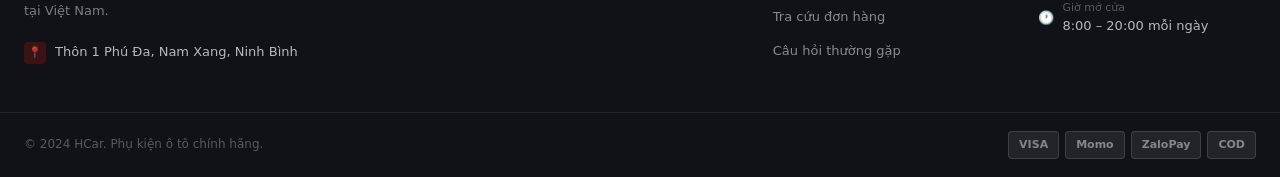
==== commit 5f3e5b17: "fix: update hero title to 'Bảo vệ sàn / Xế yêu' matching logo tagline Co-Authored-By: Claude Sonnet " ====
--- a/index.html
+++ b/index.html
@@ -141,9 +141,8 @@
     <div class="hero-left">
       <div class="hero-badge">✦ Thảm TPV nhựa đúc chính hãng</div>
       <h1 class="hero-title">
-        <span class="line-dark">Bảo vệ</span>
-        <span class="line-red">Sàn xe</span>
-        <span class="line-dark">Đúng chuẩn</span>
+        <span class="line-dark">Bảo vệ sàn</span>
+        <span class="line-red">Xế yêu</span>
       </h1>
       <p class="hero-sub">
         Thảm lót <strong>nhựa đúc TPV theo form xe</strong>, phụ kiện nội ngoại thất
